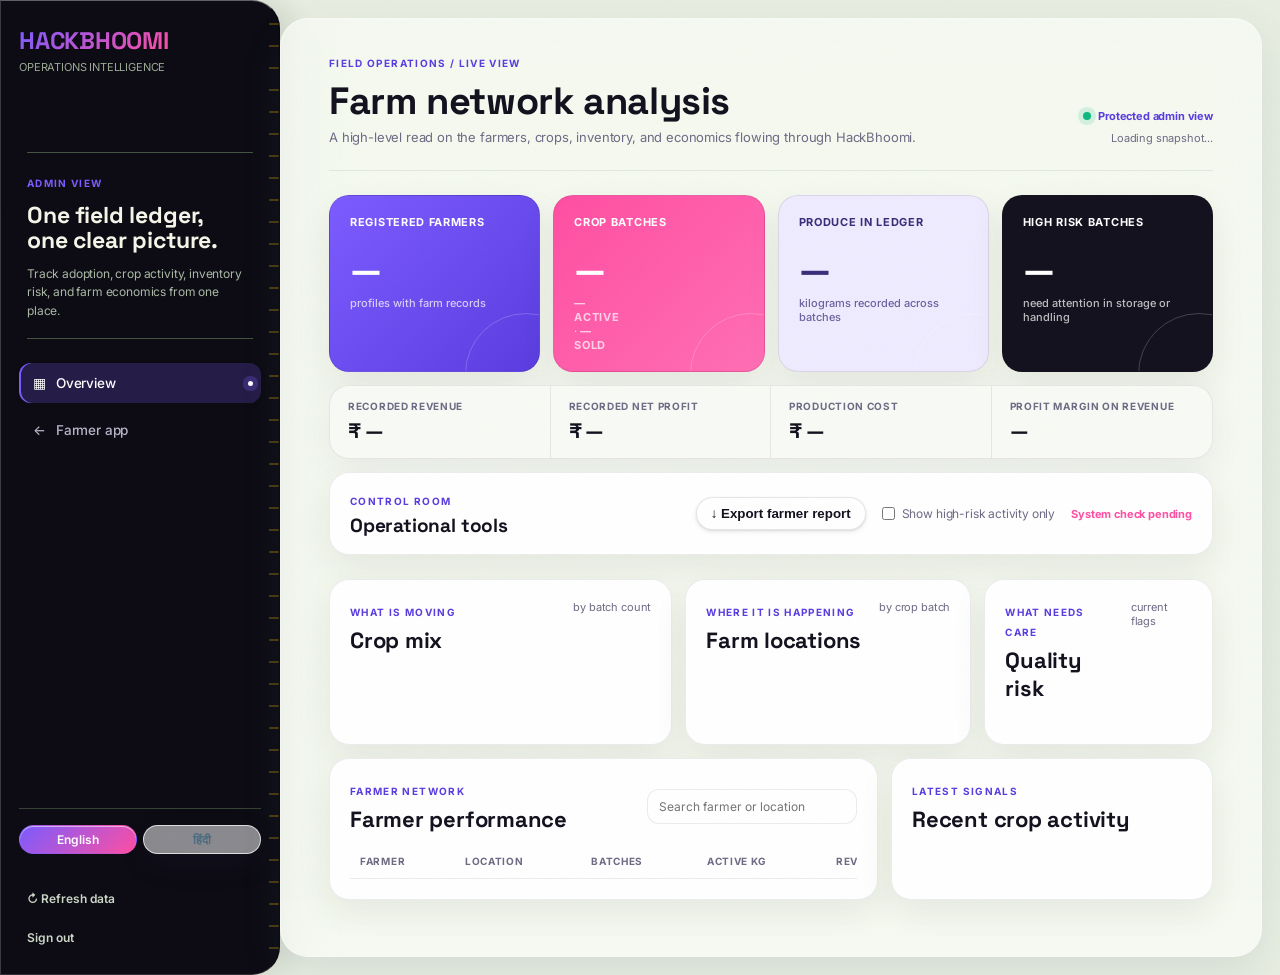
==== templates/admin.html @ 65eac63e "Update app changes" ====
<!DOCTYPE html>
<html lang="en">
<head>
    <meta charset="UTF-8">
    <meta name="viewport" content="width=device-width, initial-scale=1.0">
    <title data-en="HackBhoomi - Admin analysis" data-hi="हैकभूमि - व्यवस्थापक विश्लेषण">HackBhoomi - Admin analysis</title>
    <link rel="preconnect" href="https://fonts.googleapis.com">
    <link rel="preconnect" href="https://fonts.gstatic.com" crossorigin>
    <link href="https://fonts.googleapis.com/css2?family=Space+Grotesk:wght@500;600;700&family=Inter:wght@400;500;600;700;800&display=swap" rel="stylesheet">
    <link rel="stylesheet" href="/static/style.css">
</head>
<body class="admin-page">
    <div id="toast-container" class="toast-container"></div>
    <aside class="sidebar admin-sidebar">
        <div class="brand">
            <h1 class="logo">HACKBHOOMI</h1>
            <p class="tagline" data-en="Operations intelligence" data-hi="संचालन जानकारी">Operations intelligence</p>
        </div>
        <div class="admin-rail-note">
            <span class="admin-rail-kicker" data-en="ADMIN VIEW" data-hi="व्यवस्थापक दृश्य">ADMIN VIEW</span>
            <strong data-en="One field ledger, one clear picture." data-hi="एक खेत खाता, पूरी स्पष्ट तस्वीर।">One field ledger,<br>one clear picture.</strong>
            <p data-en="Track adoption, crop activity, inventory risk, and farm economics from one place." data-hi="एक ही जगह से उपयोग, फसल गतिविधि, भंडार जोखिम और खेती की अर्थव्यवस्था देखें।">Track adoption, crop activity, inventory risk, and farm economics from one place.</p>
        </div>
        <nav class="admin-nav">
            <a class="nav-item active" href="/admin"><span class="icon">▦</span> <span data-en="Overview" data-hi="सारांश">Overview</span></a>
            <a class="nav-item" href="/"><span class="icon">←</span> <span data-en="Farmer app" data-hi="किसान ऐप">Farmer app</span></a>
        </nav>
        <div class="sidebar-footer">
            <div class="lang-switch">
                <button id="admin-btn-en" class="btn-lang active" type="button" onclick="setAdminLanguage('en')">English</button>
                <button id="admin-btn-hi" class="btn-lang" type="button" onclick="setAdminLanguage('hi')">हिंदी</button>
            </div>
            <button class="admin-refresh-link" type="button" onclick="loadAdminOverview()">↻ <span data-en="Refresh data" data-hi="डेटा रीफ्रेश करें">Refresh data</span></button>
            <button class="admin-logout" type="button" onclick="logoutAdmin()" data-en="Sign out" data-hi="साइन आउट">Sign out</button>
        </div>
    </aside>

    <main class="main-content admin-main">
        <header class="admin-header">
            <div>
                <p class="eyebrow" data-en="FIELD OPERATIONS / LIVE VIEW" data-hi="खेत संचालन / लाइव दृश्य">FIELD OPERATIONS / LIVE VIEW</p>
                <h2 class="page-title" data-en="Farm network analysis" data-hi="खेत नेटवर्क विश्लेषण">Farm network analysis</h2>
                <p class="subtitle" data-en="A high-level read on the farmers, crops, inventory, and economics flowing through HackBhoomi." data-hi="हैकभूमि से जुड़े किसानों, फसलों, भंडार और अर्थव्यवस्था की उच्च-स्तरीय जानकारी।">A high-level read on the farmers, crops, inventory, and economics flowing through HackBhoomi.</p>
            </div>
            <div class="admin-header-meta">
                <span class="admin-live-dot"><i></i> <span data-en="Protected admin view" data-hi="सुरक्षित व्यवस्थापक दृश्य">Protected admin view</span></span>
                <span id="admin-refreshed-at" data-en="Loading snapshot..." data-hi="स्नैपशॉट लोड हो रहा है...">Loading snapshot...</span>
            </div>
        </header>

        <section id="admin-error" class="admin-error hidden" role="alert"></section>

        <section class="admin-kpi-grid" aria-label="Network summary">
            <article class="admin-kpi kpi-forest"><span data-en="Registered farmers" data-hi="पंजीकृत किसान">Registered farmers</span><strong id="kpi-farmers">—</strong><small id="kpi-profiles" data-en="profiles with farm records" data-hi="खेत रिकॉर्ड वाले प्रोफाइल">profiles with farm records</small></article>
            <article class="admin-kpi kpi-gold"><span data-en="Crop batches" data-hi="फसल बैच">Crop batches</span><strong id="kpi-batches">—</strong><small><b id="kpi-active">—</b> <span data-en="active" data-hi="सक्रिय">active</span> · <b id="kpi-sold">—</b> <span data-en="sold" data-hi="बिके हुए">sold</span></small></article>
            <article class="admin-kpi kpi-sage"><span data-en="Produce in ledger" data-hi="खाते में उपज">Produce in ledger</span><strong id="kpi-quantity">—</strong><small data-en="kilograms recorded across batches" data-hi="बैचों में दर्ज किलोग्राम">kilograms recorded across batches</small></article>
            <article class="admin-kpi kpi-ink"><span data-en="High risk batches" data-hi="उच्च जोखिम बैच">High risk batches</span><strong id="kpi-risk">—</strong><small data-en="need attention in storage or handling" data-hi="भंडारण या संभाल में ध्यान चाहिए">need attention in storage or handling</small></article>
        </section>

        <section class="admin-insight-strip">
            <div><span class="admin-strip-label" data-en="Recorded revenue" data-hi="दर्ज आय">Recorded revenue</span><strong id="kpi-revenue">₹ —</strong></div>
            <div><span class="admin-strip-label" data-en="Recorded net profit" data-hi="दर्ज शुद्ध लाभ">Recorded net profit</span><strong id="kpi-profit">₹ —</strong></div>
            <div><span class="admin-strip-label" data-en="Production cost" data-hi="उत्पादन लागत">Production cost</span><strong id="kpi-cost">₹ —</strong></div>
            <div><span class="admin-strip-label" data-en="Profit margin on revenue" data-hi="आय पर लाभ मार्जिन">Profit margin on revenue</span><strong id="kpi-margin">—</strong></div>
        </section>

        <section class="admin-tools analysis-panel">
            <div><span class="eyebrow" data-en="CONTROL ROOM" data-hi="नियंत्रण कक्ष">CONTROL ROOM</span><h3 data-en="Operational tools" data-hi="संचालन उपकरण">Operational tools</h3></div>
            <div class="admin-tool-actions">
                <button class="btn-secondary" type="button" onclick="exportAdminCsv()" data-en="↓ Export farmer report" data-hi="↓ किसान रिपोर्ट निर्यात करें">↓ Export farmer report</button>
                <label class="admin-check"><input id="risk-only" type="checkbox" onchange="renderAdminDashboard(adminData)"> <span data-en="Show high-risk activity only" data-hi="केवल उच्च जोखिम गतिविधि दिखाएं">Show high-risk activity only</span></label>
                <span id="admin-health" class="admin-health" data-en="System check pending" data-hi="सिस्टम जांच लंबित">System check pending</span>
            </div>
        </section>

        <section class="admin-analysis-grid">
            <article class="analysis-panel crop-analysis-panel">
                <div class="analysis-panel-head"><div><span class="eyebrow" data-en="WHAT IS MOVING" data-hi="क्या चल रहा है">WHAT IS MOVING</span><h3 data-en="Crop mix" data-hi="फसल मिश्रण">Crop mix</h3></div><span class="panel-note" data-en="by batch count" data-hi="बैच संख्या के अनुसार">by batch count</span></div>
                <div id="crop-mix-chart" class="bar-chart"></div>
            </article>
            <article class="analysis-panel">
                <div class="analysis-panel-head"><div><span class="eyebrow" data-en="WHERE IT IS HAPPENING" data-hi="कहां हो रहा है">WHERE IT IS HAPPENING</span><h3 data-en="Farm locations" data-hi="खेत स्थान">Farm locations</h3></div><span class="panel-note" data-en="by crop batch" data-hi="फसल बैच के अनुसार">by crop batch</span></div>
                <div id="state-mix-chart" class="bar-chart"></div>
            </article>
            <article class="analysis-panel risk-analysis-panel">
                <div class="analysis-panel-head"><div><span class="eyebrow" data-en="WHAT NEEDS CARE" data-hi="किसे ध्यान चाहिए">WHAT NEEDS CARE</span><h3 data-en="Quality risk" data-hi="गुणवत्ता जोखिम">Quality risk</h3></div><span class="panel-note" data-en="current flags" data-hi="वर्तमान संकेत">current flags</span></div>
                <div id="risk-mix-chart" class="risk-chart"></div>
            </article>
        </section>

        <section class="admin-content-grid">
            <article class="analysis-panel farmer-panel">
                <div class="analysis-panel-head table-head"><div><span class="eyebrow" data-en="FARMER NETWORK" data-hi="किसान नेटवर्क">FARMER NETWORK</span><h3 data-en="Farmer performance" data-hi="किसान प्रदर्शन">Farmer performance</h3></div><input id="farmer-filter" class="admin-filter" type="search" data-placeholder-en="Search farmer or location" data-placeholder-hi="किसान या स्थान खोजें" placeholder="Search farmer or location" oninput="filterFarmers()"></div>
                <div class="admin-table-wrap"><table class="admin-table"><thead><tr><th data-en="Farmer" data-hi="किसान">Farmer</th><th data-en="Location" data-hi="स्थान">Location</th><th data-en="Batches" data-hi="बैच">Batches</th><th data-en="Active kg" data-hi="सक्रिय किलो">Active kg</th><th data-en="Revenue" data-hi="आय">Revenue</th><th data-en="Profit" data-hi="लाभ">Profit</th></tr></thead><tbody id="farmers-table"></tbody></table></div>
            </article>
            <article class="analysis-panel activity-panel">
                <div class="analysis-panel-head"><div><span class="eyebrow" data-en="LATEST SIGNALS" data-hi="नवीनतम संकेत">LATEST SIGNALS</span><h3 data-en="Recent crop activity" data-hi="हाल की फसल गतिविधि">Recent crop activity</h3></div></div>
                <div id="recent-activity" class="activity-list"></div>
            </article>
        </section>
    </main>
    <script src="/static/admin.js"></script>
</body>
</html>
---- static/style.css ----
:root {
    --bg-field: #EFF3E6;
    --text-loam: #2B2418;
    --text-muted: #665F50;
    --turmeric: #D9A404;
    --turmeric-dark: #A67C00;
    --leaf-green: #3F6640;
    --leaf-light: #4E7C4F;
    --risk-red: #B0472B;
    --card-surface: rgba(255, 255, 255, 0.16);
    --card-surface-strong: rgba(255, 255, 255, 0.22);
    --border-ledger: rgba(255, 255, 255, 0.26);
    --glass-border: rgba(255, 255, 255, 0.2);
    --glass-border-strong: rgba(255, 255, 255, 0.52);
    --glass-border-left: rgba(255, 255, 255, 0.35);
    --glass-shadow: 0 8px 32px 0 rgba(15, 23, 42, 0.15);
    --font-serif: 'Fraunces', Georgia, serif;
    --font-sans: 'IBM Plex Sans', -apple-system, BlinkMacSystemFont, sans-serif;
}

* { 
    box-sizing: border-box; 
    margin: 0; 
    padding: 0; 
}

html {
    background:
        radial-gradient(circle at top left, rgba(179, 225, 255, 0.9), transparent 30%),
        radial-gradient(circle at top right, rgba(255, 233, 168, 0.75), transparent 35%),
        linear-gradient(135deg, #edf6ff 0%, #ddeefc 28%, #f7f3e7 58%, #f8f0d1 100%);
}

body {
    background: transparent;
    color: var(--text-loam);
    font-family: var(--font-sans);
    display: flex;
    min-height: 100vh;
    background-attachment: fixed;
}

.sidebar,
.main-content,
.form-container,
.weather-action-box,
.weather-metric,
.weather-alert,
.batch-card,
.history-card,
.analysis-panel,
.profile-card,
.assistant-panel,
.assistant-bubble,
.auth-card,
.auth-shell,
.btn-lang,
.btn-quick-demo,
.btn-secondary,
.btn-primary-action,
.auth-submit,
.btn-chat-toggle,
.btn-head-voice,
.btn-send-assistant,
.btn-chat-icon,
.mandi-table,
.ledger-stat-strip,
.admin-kpi,
.admin-insight-strip,
.sell-decision-result,
.alert-verification-card,
.image-preview-gallery img {
    backdrop-filter: blur(24px) saturate(180%);
    -webkit-backdrop-filter: blur(24px) saturate(180%);
    border: 1px solid var(--glass-border);
    border-top: 1px solid var(--glass-border-strong);
    border-left: 1px solid var(--glass-border-left);
    box-shadow: var(--glass-shadow);
}

.sidebar {
    background: linear-gradient(180deg, rgba(36, 42, 32, 0.52), rgba(34, 44, 38, 0.34));
    border: 1px solid rgba(255,255,255,0.15);
    border-top-color: rgba(255,255,255,0.35);
    border-left-color: rgba(255,255,255,0.2);
    border-radius: 0 24px 24px 0;
    box-shadow: 0 24px 50px rgba(19, 29, 24, 0.14), inset 0 1px 0 rgba(255,255,255,0.08);
}

.main-content {
    background: rgba(255, 255, 255, 0.12);
    border-radius: 28px;
    margin: 18px 18px 18px 0;
    border-color: rgba(255,255,255,0.28);
    box-shadow: 0 18px 42px rgba(77, 96, 124, 0.12), inset 0 1px 0 rgba(255,255,255,0.28);
}

.top-header,
.section-bar,
.ledger-stat-strip,
.form-container,
.weather-alert,
.weather-metric,
.weather-action-box,
.batch-card,
.history-card,
.analysis-panel,
.sell-decision-result,
.profile-card,
.auth-card,
.assistant-panel,
.assistant-bubble,
.admin-kpi,
.admin-insight-strip,
.ledger-stat-strip {
    border-radius: 18px;
}

.top-header {
    background: rgba(255, 255, 255, 0.12);
    padding: 14px 18px 18px;
}

.ledger-stat-strip {
    background: rgba(255, 255, 255, 0.14);
    border: 1px solid rgba(255,255,255,0.25);
}

.form-container,
.weather-action-box,
.weather-metric,
.batch-card,
.history-card,
.analysis-panel,
.profile-card,
.assistant-panel,
.sell-decision-result {
    background: var(--card-surface);
}

.weather-alert {
    background: rgba(255, 247, 217, 0.38);
    border-left: 4px solid var(--turmeric);
}

.weather-alert.high { background: rgba(251, 233, 228, 0.42); }
.weather-alert.clear { background: rgba(232, 242, 227, 0.42); }

.nav-item,
.btn-lang,
.btn-quick-demo,
.btn-secondary,
.btn-primary-action,
.auth-submit,
.btn-chat-toggle,
.btn-head-voice,
.btn-send-assistant,
.btn-chat-icon,
.btn-small-neutral,
.btn-small-danger,
.auth-tab,
.btn-secondary,
.btn-small-neutral,
.btn-small-danger {
    border-radius: 16px;
}

.nav-item {
    background: rgba(255,255,255,0.04);
    border: 1px solid rgba(255,255,255,0.08);
    color: #eaf2eb;
}

.nav-item:hover, .nav-item.active {
    background: rgba(63, 102, 64, 0.56);
    box-shadow: 0 8px 24px rgba(42, 68, 44, 0.35);
}

.btn-lang {
    background: rgba(255,255,255,0.18);
    border: 1px solid rgba(255,255,255,0.25);
    color: #2f485b;
}

.btn-lang.active {
    background: rgba(255, 233, 168, 0.72);
    color: #644c00;
}

.btn-quick-demo,
.btn-secondary,
.btn-primary-action,
.auth-submit {
    background: rgba(255,255,255,0.22);
    border: 1px solid rgba(255,255,255,0.28);
    color: var(--text-loam);
}

.btn-primary-action {
    background: linear-gradient(135deg, rgba(79, 122, 82, 0.82), rgba(63, 102, 64, 0.92));
    color: #ffffff;
}

.auth-page {
    background:
        radial-gradient(circle at 80% 10%, rgba(255, 233, 168, 0.7), transparent 22%),
        linear-gradient(135deg, #ebf7ff 0%, #deeffb 32%, #fff5d8 68%, #fff0c5 100%);
}

.auth-shell {
    background: linear-gradient(180deg, rgba(255,255,255,0.22), rgba(255,255,255,0.12));
    border: 1px solid rgba(255,255,255,0.45);
    box-shadow: 0 30px 80px rgba(120, 150, 190, 0.22), inset 0 1px 0 rgba(255,255,255,0.42);
}

.auth-card {
    background: linear-gradient(180deg, rgba(255,255,255,0.36), rgba(255,255,255,0.22)) !important;
    border-left: 1px solid rgba(255,255,255,0.58) !important;
    border-top: 1px solid rgba(255,255,255,0.7) !important;
    box-shadow: inset 0 1px 0 rgba(255,255,255,0.4), 0 18px 38px rgba(91, 109, 140, 0.08) !important;
}

#auth-form input {
    background: rgba(255,255,255,0.62);
    border-color: rgba(166, 188, 212, 0.45);
    border-radius: 14px;
}

.assistant-bubble,
.assistant-panel {
    background: rgba(255,255,255,0.18);
}

.mandi-table th,
.mandi-table td {
    border-radius: 10px;
}

::-webkit-scrollbar-thumb {
    background: rgba(99, 126, 151, 0.4);
    border: 3px solid transparent;
    background-clip: padding-box;
    border-radius: 999px;
}

.sidebar {
    width: 280px;
    background-color: #242A20;
    color: #F1F4EB;
    padding: 24px 18px;
    display: flex;
    flex-direction: column;
    flex-shrink: 0;
}

.brand .logo {
    font-family: var(--font-serif);
    letter-spacing: 2px;
    font-size: 24px;
    color: var(--turmeric);
}

.brand .tagline {
    font-size: 11px;
    color: #9BAA95;
    margin-top: 4px;
    text-transform: uppercase;
}

.nav-menu {
    margin-top: 24px;
    display: flex;
    flex-direction: column;
    gap: 8px;
}

.nav-item {
    background: transparent;
    border: none;
    color: #D3DFCE;
    padding: 12px 14px;
    font-size: 13.5px;
    font-family: var(--font-sans);
    font-weight: 500;
    text-align: left;
    cursor: pointer;
    border-radius: 4px;
    display: flex;
    align-items: center;
    gap: 10px;
    transition: all 0.2s;
}

.nav-item:hover, .nav-item.active {
    background-color: var(--leaf-green);
    color: #FFFFFF;
}

.sidebar-footer {
    display: flex;
    flex-direction: column;
    gap: 14px;
    border-top: 1px solid #384232;
    padding-top: 16px;
    margin-top: auto;
}

.lang-switch { display: flex; gap: 6px; }

.btn-lang {
    flex: 1;
    background: #313A2C;
    border: 1px solid #434F3D;
    color: #CBD6C6;
    padding: 7px;
    font-size: 12px;
    cursor: pointer;
    border-radius: 3px;
    font-weight: 600;
}

.btn-lang.active {
    background: var(--turmeric);
    color: #2B2418;
}

.farmer-profile {
    font-size: 12px;
    color: #BAC7B5;
    display: flex;
    align-items: center;
    gap: 8px;
}

.status-indicator {
    width: 8px;
    height: 8px;
    background-color: #55B358;
    border-radius: 50%;
}

.main-content {
    flex: 1;
    padding: 32px 40px;
    overflow-y: auto;
}

.top-header {
    display: flex;
    justify-content: space-between;
    align-items: flex-end;
    border-bottom: 2px solid var(--border-ledger);
    padding-bottom: 16px;
}

.page-title {
    font-family: var(--font-serif);
    font-size: 27px;
    color: var(--text-loam);
}

.subtitle {
    font-size: 13px;
    color: var(--text-muted);
    margin-top: 4px;
}

.btn-quick-demo {
    background: #FFFFFF;
    border: 1px solid var(--turmeric);
    color: var(--turmeric-dark);
    padding: 8px 16px;
    font-weight: 600;
    font-size: 13px;
    border-radius: 4px;
    cursor: pointer;
}

.ledger-stat-strip {
    display: grid;
    grid-template-columns: repeat(4, 1fr);
    background: #E4ECDB;
    border: 1px solid var(--border-ledger);
    margin: 24px 0;
}

.stat-cell { padding: 16px 20px; }
.border-mid { border-left: 1px solid var(--border-ledger); }

.stat-label {
    display: block;
    font-size: 11px;
    font-weight: 700;
    letter-spacing: 0.5px;
    color: var(--text-muted);
}

.stat-value {
    display: block;
    font-family: var(--font-serif);
    font-size: 26px;
    font-weight: 700;
    margin-top: 4px;
}

.stat-value small {
    font-family: var(--font-sans);
    font-size: 13px;
    font-weight: 600;
    color: var(--text-muted);
}

.text-risk { color: var(--risk-red) !important; }
.text-turmeric { color: var(--turmeric-dark) !important; }
.text-green { color: var(--leaf-green) !important; }

.tab-panel { display: none; }
.tab-panel.active { display: block; }

.section-bar {
    display: flex;
    justify-content: space-between;
    align-items: center;
    margin-bottom: 16px;
}

.section-bar h3 { font-family: var(--font-serif); font-size: 19px; }

.badge-count {
    background: #DEE6D5;
    padding: 4px 10px;
    font-size: 12px;
    font-weight: 600;
    border-radius: 12px;
}

.form-container {
    background: var(--card-surface);
    border: 1px solid var(--border-ledger);
    padding: 24px;
    max-width: 920px;
}

.weather-panel { max-width: 1100px; }
.weather-source { color: var(--leaf-green); font-size: 12px; font-weight: 700; }
.weather-location-form { display: grid; grid-template-columns: auto auto; justify-content: start; gap: 8px; align-items: center; margin-bottom: 10px; }
.weather-location-form label { color: var(--text-muted); font-size: 12px; font-weight: 700; }
.weather-location-form input { border: 1px solid #CBD5BE; padding: 9px 10px; font: 13px var(--font-sans); min-width: 0; }
.weather-status { color: var(--text-muted); font-size: 12px; min-height: 18px; margin: 10px 0 14px; }
.weather-alerts { display: grid; gap: 7px; margin-bottom: 12px; }
.weather-alert { border-left: 4px solid var(--turmeric); background: #FFF7D9; color: var(--text-loam); padding: 9px 11px; font-size: 12px; }
.weather-alert.high { border-left-color: var(--risk-red); background: #FBE9E4; }
.weather-alert.clear { border-left-color: var(--leaf-green); background: #E8F2E3; }
.weather-action-box { display: flex; justify-content: space-between; gap: 16px; align-items: center; margin: 16px 0; padding: 14px; border: 1px solid var(--border-ledger); background: #F7F4E8; }
.weather-action-box .weather-status { margin: 4px 0 0; }
.weather-action-box button:disabled { opacity: 0.6; cursor: wait; }
.weather-metrics-grid { display: grid; grid-template-columns: repeat(3, 1fr); gap: 10px; }
.weather-metric { background: #EEF3E7; border: 1px solid var(--border-ledger); padding: 14px; min-height: 98px; display: grid; grid-template-columns: auto 1fr; column-gap: 9px; align-items: center; }
.weather-metric-icon { font-size: 20px; grid-row: span 2; }
.weather-metric-label { color: var(--text-muted); font-size: 11px; font-weight: 700; }
.weather-metric strong { font-family: var(--font-serif); font-size: 20px; }
.weather-forecast-section { margin-top: 24px; }
.weather-forecast-section h4 { font-family: var(--font-serif); margin-bottom: 10px; }
.crop-registration-mode { display: grid; grid-template-columns: 1fr 1fr; gap: 12px; margin-bottom: 18px; }
.crop-mode-option { display: flex; align-items: center; gap: 10px; padding: 14px; border: 1px solid var(--border-ledger); background: #F7F4E8; font-weight: 700; cursor: pointer; }
.crop-mode-option input { accent-color: var(--leaf-green); }

.form-header {
    display: flex;
    justify-content: space-between;
    align-items: center;
    margin-bottom: 20px;
}

.form-grid { display: grid; grid-template-columns: 1fr 1fr; gap: 16px; }

.form-group {
    display: flex;
    flex-direction: column;
    gap: 6px;
    margin-bottom: 14px;
}

.label-with-unit {
    display: flex;
    justify-content: space-between;
    align-items: center;
}

.unit-selector {
    padding: 2px 6px;
    font-size: 12px;
    border: 1px solid #CBD5BE;
    background: #FFFFFF;
}

.form-group input, .form-group select {
    padding: 10px 12px;
    font-size: 14px;
    border: 1px solid #CBD5BE;
    background: #FFFFFF;
    font-family: var(--font-sans);
    border-radius: 3px;
}

.cost-module {
    margin: 18px 0;
    background: #F3F7EE;
    border: 1px solid var(--border-ledger);
    padding: 16px;
    border-radius: 4px;
}

.cost-header {
    display: flex;
    justify-content: space-between;
    align-items: center;
    margin-bottom: 12px;
}

.btn-text-action {
    background: transparent;
    border: none;
    color: var(--leaf-green);
    font-weight: 700;
    font-size: 12.5px;
    cursor: pointer;
}

.cost-grid {
    display: grid;
    grid-template-columns: repeat(3, 1fr);
    gap: 12px;
}

.cost-item label {
    font-size: 11px;
    font-weight: 600;
    color: var(--text-muted);
    display: block;
    margin-bottom: 4px;
}

.cost-item input {
    width: 100%;
    padding: 8px 10px;
    font-size: 13px;
    border: 1px solid #CBD5BE;
    background: #FFFFFF;
}

.btn-primary-action {
    background-color: var(--leaf-green);
    color: #FFFFFF;
    border: none;
    padding: 14px 24px;
    font-size: 15px;
    font-weight: 600;
    cursor: pointer;
    border-radius: 4px;
    margin-top: 12px;
    width: 100%;
}

.btn-primary-action:hover { background-color: var(--leaf-light); }

.btn-secondary {
    background: #FFFFFF;
    border: 1px solid var(--border-ledger);
    padding: 8px 14px;
    cursor: pointer;
    font-weight: 600;
}

/* Pre-Cost Results Card */
.calc-results-card {
    background: #FFFFFF;
    border: 2px solid var(--leaf-green);
    border-radius: 6px;
    padding: 20px;
    margin-top: 20px;
}

.calc-results-title {
    font-family: var(--font-serif);
    font-size: 17px;
    color: var(--leaf-green);
    margin-bottom: 16px;
}

.calc-stat-grid {
    display: grid;
    grid-template-columns: repeat(3, 1fr);
    gap: 14px;
}

.res-box {
    background: #FAFBF7;
    border: 1px solid var(--border-ledger);
    padding: 12px 14px;
    border-radius: 4px;
}

.res-box.highlight-profit {
    background: #F3F9EE;
    border-color: var(--leaf-green);
}

.res-lbl {
    font-size: 11px;
    font-weight: 700;
    color: var(--text-muted);
    text-transform: uppercase;
    display: block;
}

.res-val {
    font-family: var(--font-serif);
    font-size: 20px;
    font-weight: 700;
    margin-top: 4px;
    display: block;
}

.res-val small {
    font-size: 11px;
    font-family: var(--font-sans);
    color: var(--text-muted);
}

/* Mandi Badges & Table */
.mandi-filter-bar {
    display: grid;
    grid-template-columns: 2fr 1.5fr 2fr auto;
    gap: 12px;
    margin-bottom: 16px;
}

.mandi-filter-bar input, .mandi-filter-bar select {
    padding: 9px 12px;
    border: 1px solid var(--border-ledger);
    background: #FFFFFF;
    font-size: 13px;
}

.mandi-alert {
    padding: 10px 14px;
    font-size: 12.5px;
    font-weight: 600;
    margin-bottom: 12px;
    border-radius: 4px;
}

.mandi-alert.live { background: #EAF7EC; color: #2D6B30; border: 1px solid #B8E4BC; }
.mandi-alert.fallback { background: #FFF9E6; color: #8A6800; border: 1px solid #F5E09E; }
.hidden { display: none !important; }
.mandi-alert.hidden { display: none; }

.badge-live {
    background: #DEF7EC;
    color: #03543F;
    padding: 3px 8px;
    font-size: 11px;
    font-weight: 700;
    border-radius: 4px;
}

.badge-latest {
    background: #F3F4F6;
    color: #374151;
    padding: 3px 8px;
    font-size: 11px;
    font-weight: 600;
    border-radius: 4px;
}

.mandi-table {
    width: 100%;
    border-collapse: collapse;
    background: var(--card-surface);
    border: 1px solid var(--border-ledger);
}

.mandi-table th {
    background: #E5EDE0;
    text-align: left;
    padding: 12px 14px;
    font-size: 12px;
    font-weight: 700;
    color: var(--text-muted);
    border-bottom: 1px solid var(--border-ledger);
}

.mandi-table td {
    padding: 12px 14px;
    font-size: 13px;
    border-bottom: 1px solid var(--border-ledger);
}

/* Batches & History */
.batch-cards-grid { display: flex; flex-direction: column; gap: 16px; }

.batch-card {
    background: var(--card-surface);
    border: 1px solid var(--border-ledger);
    border-left: 8px solid #55B358;
    padding: 18px 20px;
    display: grid;
    grid-template-columns: 220px 140px 160px 1fr auto;
    align-items: center;
    gap: 16px;
}

.batch-card.risk-high { border-left-color: var(--risk-red); background: #FFF8F6; }
.batch-card.risk-medium { border-left-color: var(--turmeric); }

.batch-card .crop-title {
    font-family: var(--font-serif);
    font-size: 18px;
    font-weight: 700;
}

.batch-card .detail-lbl {
    font-size: 10.5px;
    text-transform: uppercase;
    color: var(--text-muted);
    display: block;
    font-weight: 600;
}

.batch-card .detail-val { font-weight: 600; font-size: 14.5px; }

.batch-advisory {
    background: #F1F6EC;
    padding: 10px 14px;
    border-radius: 4px;
    font-size: 12.5px;
    line-height: 1.45;
    border: 1px dashed var(--border-ledger);
}

.batch-card .stored-next-crop {
    grid-column: 1 / -1;
}

.history-cards-grid { display: flex; flex-direction: column; gap: 20px; }

.history-card {
    background: var(--card-surface);
    border: 1px solid var(--border-ledger);
    border-left: 8px solid var(--leaf-green);
    padding: 20px;
}

.history-card-header {
    display: flex;
    justify-content: space-between;
    align-items: baseline;
    border-bottom: 1px solid var(--border-ledger);
    padding-bottom: 12px;
    margin-bottom: 14px;
}

.history-card-header h4 { font-family: var(--font-serif); font-size: 20px; }

.history-financial-grid {
    display: grid;
    grid-template-columns: repeat(4, 1fr);
    gap: 12px;
    background: #F4F8EE;
    padding: 14px;
    border: 1px solid var(--border-ledger);
    margin-bottom: 14px;
}

.next-crop-container {
    background: #FFFFFF;
    border: 1px dashed var(--turmeric);
    padding: 14px 16px;
    border-radius: 4px;
}

.next-crop-title {
    font-size: 13px;
    font-weight: 700;
    color: var(--turmeric-dark);
    margin-bottom: 8px;
}

.next-crop-items {
    display: grid;
    grid-template-columns: 1fr 1fr;
    gap: 12px;
}

.crop-plan-item {
    background: #FFFDF7;
    border: 1px solid #F0E2BD;
    padding: 10px 12px;
    border-radius: 4px;
    font-size: 12.5px;
}

/* Image Preview */
.image-preview-wrapper {
    margin-top: 10px;
    display: flex;
    align-items: center;
    gap: 16px;
    background: #FFFFFF;
    border: 1px solid var(--border-ledger);
    padding: 12px;
}

.image-preview-wrapper.hidden { display: none; }

.image-preview-wrapper img {
    height: 90px;
    width: 120px;
    object-fit: cover;
    border: 1px solid #DEE6D5;
}

.preview-actions { display: flex; flex-direction: column; gap: 8px; }

.btn-small-danger {
    background: #FFF1EE;
    border: 1px solid var(--risk-red);
    color: var(--risk-red);
    padding: 6px 12px;
    font-size: 12px;
    cursor: pointer;
    font-weight: 600;
}

.btn-small-neutral {
    background: #F4F6F1;
    border: 1px solid var(--border-ledger);
    color: var(--text-loam);
    padding: 6px 12px;
    font-size: 12px;
    cursor: pointer;
    font-weight: 600;
}

/* Assistant Panel & Floating Drawer */
.assistant-bubble {
    position: fixed;
    bottom: 24px;
    right: 28px;
    background: #242A20;
    color: var(--turmeric);
    border: 2px solid var(--turmeric);
    padding: 12px 18px;
    border-radius: 30px;
    cursor: pointer;
    font-weight: 700;
    font-size: 14px;
    box-shadow: 0 4px 14px rgba(0,0,0,0.15);
    z-index: 999;
}

.assistant-panel {
    position: fixed;
    bottom: 80px;
    right: 28px;
    width: 420px;
    height: 560px;
    background: #FFFFFF;
    border: 1px solid var(--border-ledger);
    border-radius: 8px;
    box-shadow: 0 8px 24px rgba(0,0,0,0.18);
    display: none;
    flex-direction: column;
    z-index: 1000;
}

.assistant-panel.open { display: flex; }

.assistant-header {
    background: #242A20;
    color: #FFFFFF;
    padding: 12px 16px;
    display: flex;
    justify-content: space-between;
    align-items: center;
}

.assistant-head-actions { display: flex; align-items: center; gap: 8px; }

.btn-chat-toggle {
    background: #364230;
    color: #FFFFFF;
    border: 1px solid #5A6D52;
    padding: 4px 8px;
    font-size: 11px;
    font-weight: 700;
    cursor: pointer;
    border-radius: 4px;
}

.btn-head-voice {
    background: #364230;
    color: var(--turmeric);
    border: 1px solid var(--turmeric);
    padding: 4px 8px;
    font-size: 11px;
    font-weight: 700;
    cursor: pointer;
    border-radius: 4px;
}

.btn-head-voice.active { background: var(--turmeric); color: #2B2418; }

.btn-close-assistant {
    background: transparent;
    border: none;
    color: #FFFFFF;
    font-size: 16px;
    cursor: pointer;
}

.assistant-chat-body {
    flex: 1;
    padding: 14px;
    overflow-y: auto;
    display: flex;
    flex-direction: column;
    gap: 10px;
    background: #FAFBF8;
}

.bot-msg {
    background: #EEF4E8;
    padding: 10px 12px;
    border-radius: 6px;
    font-size: 12.5px;
    line-height: 1.45;
    border: 1px solid #DEE6D5;
}

.user-msg {
    background: #242A20;
    color: #FFFFFF;
    padding: 8px 12px;
    border-radius: 6px;
    font-size: 12.5px;
    align-self: flex-end;
    max-width: 85%;
}

.chat-media-preview {
    display: flex;
    align-items: center;
    gap: 10px;
    padding: 6px 12px;
    background: #F0F4EC;
    border-top: 1px solid var(--border-ledger);
    font-size: 12px;
}

.chat-media-preview.hidden { display: none; }

.chat-media-preview img {
    width: 32px;
    height: 32px;
    object-fit: cover;
    border-radius: 3px;
}

.btn-remove-chat-media {
    background: transparent;
    border: none;
    color: var(--risk-red);
    cursor: pointer;
    font-size: 14px;
    margin-left: auto;
}

.assistant-input-area {
    display: flex;
    align-items: center;
    border-top: 1px solid var(--border-ledger);
    padding: 8px;
    background: #FFFFFF;
    gap: 6px;
}

.btn-chat-icon {
    background: #F4F6F1;
    border: 1px solid #CBD5BE;
    padding: 6px 8px;
    font-size: 14px;
    cursor: pointer;
    border-radius: 3px;
}

.assistant-input-area input {
    flex: 1;
    border: 1px solid #CBD5BE;
    padding: 8px;
    font-size: 13px;
}

.btn-send-assistant {
    background: var(--leaf-green);
    color: #FFFFFF;
    border: none;
    padding: 8px 14px;
    cursor: pointer;
    font-size: 14px;
}

.toast-container {
    position: fixed;
    top: 20px;
    right: 20px;
    z-index: 2000;
    display: flex;
    flex-direction: column;
    gap: 8px;
    pointer-events: none;
}

.toast {
    background: #242A20;
    color: #FFFFFF;
    padding: 12px 18px;
    border-radius: 4px;
    font-size: 13px;
    border-left: 5px solid var(--turmeric);
    pointer-events: auto;
}

.toast.error { border-left-color: var(--risk-red); }
.toast.success { border-left-color: var(--leaf-green); }

.auth-page {
    min-height: 100vh;
    align-items: center;
    justify-content: center;
    padding: 32px 20px;
    background: linear-gradient(135deg, #e8efdf 0%, #f8f8f2 54%, #f1dfaa 100%);
}

.auth-shell {
    width: min(940px, 100%);
    display: grid;
    grid-template-columns: 1.05fr 0.95fr;
    background: #ffffff;
    border: 1px solid var(--border-ledger);
    box-shadow: 0 18px 45px rgba(43, 36, 24, 0.14);
}

.auth-intro {
    padding: 54px 48px;
    background: #242a20;
    color: #f1f4eb;
}

.auth-kicker {
    color: var(--turmeric);
    font-size: 12px;
    font-weight: 700;
    letter-spacing: 2px;
}

.auth-intro h1 {
    margin: 70px 0 16px;
    font-family: var(--font-serif);
    font-size: 42px;
    line-height: 1.08;
}

.auth-intro > p:last-child { color: #cbd6c6; line-height: 1.6; max-width: 360px; }

.auth-card { padding: 42px 40px; }
.auth-tabs { display: flex; gap: 20px; border-bottom: 1px solid var(--border-ledger); margin-bottom: 30px; }
.auth-tab { background: none; border: none; color: var(--text-muted); padding: 0 0 10px; font: 600 14px var(--font-sans); cursor: pointer; }
.auth-tab.active { color: var(--leaf-green); border-bottom: 2px solid var(--turmeric); }
.auth-card h2 { font-family: var(--font-serif); font-size: 28px; }
.auth-subtitle { color: var(--text-muted); font-size: 13px; margin: 7px 0 26px; }
#auth-form { display: flex; flex-direction: column; gap: 7px; }
#auth-form label { color: var(--text-muted); font-size: 12px; font-weight: 700; margin-top: 10px; }
#auth-form input { border: 1px solid #cbd5be; padding: 12px; font: 14px var(--font-sans); }
.auth-submit { margin-top: 18px; padding: 12px; border: 0; background: var(--leaf-green); color: white; font: 700 14px var(--font-sans); cursor: pointer; }
.auth-submit:disabled { opacity: 0.6; cursor: wait; }
.auth-message { min-height: 20px; margin-top: 16px; color: var(--text-muted); font-size: 13px; line-height: 1.4; }
.auth-message.error { color: var(--risk-red); }
.auth-message.success { color: var(--leaf-green); }
.btn-logout { margin-left: auto; background: transparent; border: 1px solid #71806b; color: #d3dfce; padding: 4px 7px; font-size: 11px; cursor: pointer; }
.btn-profile { background: transparent; border: 1px solid #71806b; color: #d3dfce; padding: 4px 7px; font-size: 11px; cursor: pointer; }
.btn-delete-data { background: transparent; border: 1px solid #8f5548; color: #e9a091; padding: 6px 8px; font-size: 11px; cursor: pointer; text-align: left; }
.admin-link { text-decoration: none; }

/* Admin operations view */
.admin-page { background: #e8eee1; }
.admin-sidebar { background: #1f2920; }
.admin-rail-note { margin: 78px 8px 24px; padding: 18px 0; border-top: 1px solid #465442; border-bottom: 1px solid #465442; }
.admin-rail-kicker, .eyebrow { color: var(--turmeric-dark); font-size: 10px; font-weight: 700; letter-spacing: 1.35px; }
.admin-rail-kicker { color: var(--turmeric); }
.admin-rail-note strong { display: block; color: #f5f5e9; font: 700 23px/1.08 var(--font-serif); margin: 12px 0; }
.admin-rail-note p { color: #aab9a5; font-size: 12px; line-height: 1.55; }
.admin-nav { display: grid; gap: 7px; }
.admin-nav .nav-item { text-decoration: none; }
.admin-refresh-link, .admin-logout { background: transparent; border: 0; color: #cbd6c6; font: 600 12px var(--font-sans); text-align: left; cursor: pointer; padding: 5px 8px; }
.admin-refresh-link:hover, .admin-logout:hover { color: var(--turmeric); }
.admin-main { max-width: 1580px; width: 100%; padding: 38px 48px 56px; }
.admin-header { display: flex; justify-content: space-between; align-items: end; gap: 24px; padding-bottom: 25px; border-bottom: 1px solid var(--border-ledger); }
.admin-header .page-title { font-size: 38px; margin-top: 8px; }
.admin-header-meta { display: grid; gap: 8px; justify-items: end; color: var(--text-muted); font-size: 11px; }
.admin-live-dot { display: flex; align-items: center; gap: 7px; color: var(--leaf-green); font-weight: 700; }
.admin-live-dot i { width: 8px; height: 8px; border-radius: 50%; background: #4eae58; box-shadow: 0 0 0 5px rgba(78,174,88,.13); }
.admin-kpi-grid { display: grid; grid-template-columns: repeat(4, 1fr); gap: 13px; margin: 24px 0 13px; }
.admin-kpi { min-height: 142px; padding: 19px 20px; border: 1px solid rgba(43,36,24,.1); box-shadow: var(--shadow-soft); position: relative; overflow: hidden; }
.admin-kpi::after { content: ""; position: absolute; width: 120px; height: 120px; border: 1px solid rgba(255,255,255,.2); border-radius: 50%; right: -48px; bottom: -64px; }
.admin-kpi span, .admin-kpi small { display: block; font-size: 11px; font-weight: 700; text-transform: uppercase; letter-spacing: .7px; }
.admin-kpi strong { display: block; font: 700 36px var(--font-serif); margin: 18px 0 3px; }
.admin-kpi small { color: inherit; opacity: .72; text-transform: none; letter-spacing: 0; font-weight: 500; }
.kpi-forest { background: #36573b; color: #f3f7ea; }
.kpi-gold { background: #ddb12b; color: #2b2418; }
.kpi-sage { background: #dfe9d2; color: #2b422d; }
.kpi-ink { background: #2f352c; color: #f3f7ea; }
.admin-insight-strip { display: grid; grid-template-columns: repeat(4, 1fr); border: 1px solid var(--border-ledger); background: #f8faf5; }
.admin-insight-strip > div { padding: 14px 18px; border-right: 1px solid var(--border-ledger); }
.admin-insight-strip > div:last-child { border-right: 0; }
.admin-strip-label { display: block; color: var(--text-muted); font-size: 10px; font-weight: 700; text-transform: uppercase; letter-spacing: .7px; }
.admin-insight-strip strong { display: block; color: var(--text-loam); font: 700 21px var(--font-serif); margin-top: 5px; }
.admin-analysis-grid { display: grid; grid-template-columns: 1.2fr 1fr .8fr; gap: 13px; margin-top: 24px; }
.admin-content-grid { display: grid; grid-template-columns: 1.45fr .85fr; gap: 13px; margin-top: 13px; }
.analysis-panel { background: #f8faf5; border: 1px solid var(--border-ledger); padding: 20px; min-width: 0; box-shadow: var(--shadow-soft); }
.analysis-panel-head { display: flex; justify-content: space-between; gap: 12px; align-items: start; margin-bottom: 22px; }
.analysis-panel h3 { font: 700 22px var(--font-serif); margin-top: 6px; }
.panel-note { color: var(--text-muted); font-size: 11px; }
.bar-chart { display: grid; gap: 15px; }
.bar-row { display: grid; gap: 6px; }
.bar-label { display: flex; justify-content: space-between; gap: 12px; color: var(--text-muted); font-size: 12px; }
.bar-label b { color: var(--text-loam); }
.bar-track { height: 8px; background: #e4ebdf; overflow: hidden; }
.bar-fill { display: block; height: 100%; background: var(--leaf-green); animation: grow-bar .7s ease both; transform-origin: left; }
.bar-fill.state { background: var(--turmeric); }
.risk-chart { display: grid; gap: 13px; }
.risk-row { display: flex; justify-content: space-between; align-items: center; padding-bottom: 12px; border-bottom: 1px solid var(--border-ledger); font-size: 13px; }
.risk-key { display: flex; align-items: center; gap: 9px; color: var(--text-muted); }
.risk-dot { width: 10px; height: 10px; border-radius: 50%; display: inline-block; }
.risk-dot.risk-high { background: var(--risk-red); }
.risk-dot.risk-medium { background: var(--turmeric); }
.risk-dot.risk-low { background: var(--leaf-green); }
.risk-dot.risk-na { background: #9ba696; }
.table-head { align-items: center; }
.admin-filter { width: 210px; border: 1px solid var(--border-ledger); padding: 9px 11px; font: 12px var(--font-sans); background: #fff; }
.admin-table-wrap { overflow-x: auto; }
.admin-table { width: 100%; border-collapse: collapse; min-width: 690px; }
.admin-table th { color: var(--text-muted); font-size: 10px; letter-spacing: .7px; text-transform: uppercase; text-align: left; padding: 0 10px 11px; border-bottom: 1px solid var(--border-ledger); }
.admin-table td { color: var(--text-muted); font-size: 12px; padding: 13px 10px; border-bottom: 1px solid #e6ece0; white-space: nowrap; }
.admin-table td:first-child { color: var(--text-loam); }
.admin-table td strong, .admin-table td small { display: block; }
.admin-table td small { color: #9aa394; font-size: 9px; margin-top: 3px; max-width: 135px; overflow: hidden; text-overflow: ellipsis; }
.admin-table .positive { color: var(--leaf-green); font-weight: 700; }
.admin-table .negative { color: var(--risk-red); font-weight: 700; }
.activity-list { display: grid; gap: 4px; }
.activity-item { display: grid; grid-template-columns: 11px 1fr auto; gap: 10px; align-items: start; padding: 11px 0; border-bottom: 1px solid #e6ece0; }
.activity-mark { width: 8px; height: 8px; background: var(--leaf-green); border-radius: 50%; margin-top: 5px; box-shadow: 0 0 0 4px rgba(63,102,64,.12); }
.activity-mark.high { background: var(--risk-red); box-shadow: 0 0 0 4px rgba(176,71,43,.12); }
.activity-item strong, .activity-item span, .activity-item small { display: block; }
.activity-item strong { font: 700 15px var(--font-serif); }
.activity-item span, .activity-item small { color: var(--text-muted); font-size: 11px; margin-top: 3px; }
.activity-item em { color: var(--text-muted); font-size: 10px; font-style: normal; white-space: nowrap; }
.empty-admin { color: var(--text-muted); font-size: 12px; padding: 14px 0; }
.admin-error { background: #fbe9e4; border: 1px solid #e6b4a8; color: var(--risk-red); padding: 12px 14px; margin-top: 18px; font-size: 13px; }
.admin-error.hidden { display: none; }
.admin-tools { display: flex; align-items: center; justify-content: space-between; gap: 18px; margin-top: 13px; padding: 16px 20px; }
.admin-tools h3 { font: 700 19px var(--font-serif); margin-top: 4px; }
.admin-tool-actions { display: flex; align-items: center; justify-content: flex-end; gap: 16px; flex-wrap: wrap; }
.admin-check { color: var(--text-muted); font-size: 12px; display: inline-flex; align-items: center; gap: 7px; }
.admin-check input { accent-color: var(--leaf-green); }
.admin-health { color: var(--leaf-green); font-size: 11px; font-weight: 700; }
@keyframes grow-bar { from { transform: scaleX(0); } to { transform: scaleX(1); } }

@media (max-width: 950px) {
    .admin-main { padding: 28px 24px 44px; }
    .admin-kpi-grid, .admin-analysis-grid { grid-template-columns: repeat(2, 1fr); }
    .admin-content-grid { grid-template-columns: 1fr; }
    .risk-analysis-panel { grid-column: 1 / -1; }
}

@media (max-width: 650px) {
    .admin-main { padding: 22px 14px 34px; }
    .admin-header { display: block; }
    .admin-header .page-title { font-size: 30px; }
    .admin-header-meta { justify-items: start; margin-top: 18px; }
    .admin-kpi-grid, .admin-analysis-grid, .admin-insight-strip { grid-template-columns: 1fr 1fr; }
    .admin-kpi { min-height: 126px; padding: 15px; }
    .admin-kpi strong { font-size: 28px; margin-top: 14px; }
    .admin-insight-strip > div { border-bottom: 1px solid var(--border-ledger); }
    .admin-insight-strip > div:nth-child(2) { border-right: 0; }
    .admin-insight-strip > div:nth-child(3), .admin-insight-strip > div:nth-child(4) { border-bottom: 0; }
    .analysis-panel { padding: 16px 13px; }
    .admin-tools { display: block; }
    .admin-tool-actions { justify-content: flex-start; margin-top: 14px; }
    .table-head { display: block; }
    .admin-filter { width: 100%; margin-top: 12px; }
}
.profile-modal { position: fixed; inset: 0; z-index: 20; display: grid; place-items: center; padding: 20px; background: rgba(36, 42, 32, 0.62); }
.profile-modal.hidden, .register-fields.hidden { display: none; }
.profile-card { width: min(560px, 100%); max-height: calc(100vh - 40px); overflow-y: auto; background: var(--card-surface); border: 1px solid var(--border-ledger); padding: 24px; box-shadow: 0 18px 45px rgba(43, 36, 24, 0.25); }
.profile-card label { display: block; color: var(--text-muted); font-size: 12px; font-weight: 700; margin: 10px 0 5px; }
.profile-card input { width: 100%; border: 1px solid #CBD5BE; padding: 10px 12px; font: 14px var(--font-sans); }
.storage-finder-map { height: 500px; width: 100%; margin: 12px 0 16px; border: 1px solid var(--border-ledger); z-index: 1; }
.storage-finder-map:empty { display: none; }
.farm-location-marker { background: transparent; border: 0; }
.farm-location-marker span { display: block; width: 18px; height: 18px; border: 3px solid #fff; border-radius: 50%; background: #2563eb; box-shadow: 0 0 0 3px rgba(37, 99, 235, .25); }
.btn-close-profile { background: transparent; border: 0; color: var(--text-muted); font-size: 26px; cursor: pointer; line-height: 1; }
.profile-actions, .profile-danger { display: flex; gap: 10px; align-items: center; margin-top: 18px; }
.profile-danger { justify-content: space-between; border-top: 1px solid var(--border-ledger); padding-top: 16px; }
.auth-location-grid { display: grid; grid-template-columns: 1fr 1fr; gap: 10px; }
.register-fields > .btn-secondary { margin-top: 12px; }

@media (max-width: 760px) {
    body {
        display: block;
        min-width: 0;
    }

    .sidebar {
        width: 100%;
        padding: 14px 14px 10px;
    }

    .brand {
        display: flex;
        align-items: baseline;
        justify-content: space-between;
        gap: 12px;
    }

    .brand .logo { font-size: 20px; }
    .brand .tagline {
        margin-top: 0;
        text-align: right;
        font-size: 9px;
    }

    .nav-menu {
        flex-direction: row;
        overflow-x: auto;
        margin: 14px -14px 0;
        padding: 0 14px 4px;
        gap: 6px;
        scrollbar-width: none;
    }

    .nav-menu::-webkit-scrollbar { display: none; }

    .nav-item {
        flex: 0 0 auto;
        white-space: nowrap;
        padding: 9px 11px;
        font-size: 12px;
    }

    .nav-item .icon { font-size: 14px; }

    .sidebar-footer {
        display: grid;
        grid-template-columns: auto 1fr;
        align-items: center;
        gap: 10px;
        margin-top: 12px;
        padding-top: 10px;
    }

    .farmer-profile {
        justify-content: flex-end;
        font-size: 11px;
        white-space: nowrap;
    }

    .btn-profile { padding: 5px 7px; }

    .btn-logout { padding: 5px 7px; }
    .btn-delete-data { grid-column: 1 / -1; width: 100%; text-align: center; }

    .main-content { padding: 20px 14px 100px; }

    .top-header {
        align-items: flex-start;
        flex-direction: column;
        gap: 14px;
        padding-bottom: 14px;
    }

    .page-title { font-size: 23px; line-height: 1.15; }
    .subtitle { font-size: 12px; line-height: 1.45; }

    .btn-quick-demo {
        width: 100%;
        padding: 10px 14px;
    }

    .ledger-stat-strip {
        grid-template-columns: 1fr 1fr;
        margin: 16px 0 20px;
    }

    .stat-cell { padding: 12px 11px; }
    .stat-cell:nth-child(odd) { border-left: none; }
    .stat-cell:nth-child(n + 3) { border-top: 1px solid var(--border-ledger); }
    .stat-label { font-size: 9px; line-height: 1.25; }
    .stat-value { font-size: 21px; }
    .stat-value small { font-size: 10px; }

    .section-bar { align-items: flex-start; gap: 10px; }
    .section-bar h3 { font-size: 17px; line-height: 1.25; }

    .form-container { padding: 16px 13px; }
    .profile-card { padding: 18px 14px; }
    .form-header { align-items: flex-start; margin-bottom: 16px; }
    .form-grid, .cost-grid, .calc-stat-grid { grid-template-columns: 1fr; gap: 10px; }
    .weather-location-form { grid-template-columns: 1fr 1fr; }
    .weather-location-form label { align-self: end; }
    .weather-location-form .btn-secondary { width: 100%; }
    .weather-metrics-grid { grid-template-columns: 1fr 1fr; }
    .cost-module { padding: 12px; margin: 14px 0; }
    .cost-header h4 { font-size: 14px; line-height: 1.3; }
    .calc-results-card { padding: 14px; }
    .res-val { font-size: 18px; }

    .mandi-filter-bar {
        grid-template-columns: 1fr;
        gap: 8px;
    }

    .mandi-filter-bar .btn-secondary { width: 100%; }
    .ledger-table-container { overflow-x: auto; }
    .mandi-table { min-width: 760px; }

    .batch-card {
        grid-template-columns: 1fr 1fr;
        gap: 12px;
        padding: 14px;
    }

    .batch-card .batch-advisory,
    .batch-card > :last-child { grid-column: 1 / -1; }
    .history-card { padding: 14px; }
    .history-card-header { gap: 8px; align-items: flex-start; }
    .history-card-header h4 { font-size: 18px; }
    .history-financial-grid, .next-crop-items { grid-template-columns: 1fr 1fr; padding: 10px; gap: 8px; }

    .assistant-bubble {
        right: 14px;
        bottom: 14px;
        padding: 11px 14px;
        font-size: 13px;
    }

    .assistant-panel {
        left: 10px;
        right: 10px;
        bottom: 10px;
        width: auto;
        height: min(620px, calc(100vh - 20px));
        border-radius: 8px;
    }

    .assistant-header { padding: 12px; gap: 8px; align-items: flex-start; }
    .assistant-header h4 { font-size: 15px; }
    .assistant-sub { font-size: 11px; line-height: 1.3; }
    .assistant-head-actions { gap: 5px; }
    .btn-chat-toggle, .btn-head-voice { padding: 7px 8px; }
    .btn-close-assistant { padding: 4px; }
    .assistant-chat-body { padding: 12px 10px; }
    .bot-msg, .user-msg { font-size: 13px; line-height: 1.45; }
    .assistant-input-area { padding: 8px 6px; gap: 5px; }
    .btn-chat-icon, .btn-send-assistant { min-width: 40px; height: 40px; padding: 8px; }
    .assistant-input-area input { min-width: 0; height: 40px; font-size: 14px; }
}

@media (max-width: 390px) {
    .brand .tagline { max-width: 132px; }
    .farmer-profile { overflow: hidden; text-overflow: ellipsis; }
    .assistant-head-actions { gap: 3px; }
    .btn-head-voice { max-width: 74px; }
    .history-financial-grid, .next-crop-items { grid-template-columns: 1fr; }
}

@media (max-width: 680px) {
    .auth-page { padding: 0; align-items: stretch; }
    .auth-shell { display: block; border: 0; min-height: 100vh; }
    .auth-intro { padding: 28px 22px 30px; }
    .auth-intro h1 { margin: 42px 0 12px; font-size: 32px; }
    .auth-card { padding: 28px 22px; }
}

/* Modern visual layer */
:root {
    --shadow-soft: 0 14px 34px rgba(43, 36, 24, 0.08);
    --shadow-lift: 0 18px 36px rgba(43, 36, 24, 0.14);
}

body {
    background-image: radial-gradient(circle at 85% 4%, rgba(217, 164, 4, 0.12), transparent 24rem), linear-gradient(135deg, rgba(255,255,255,0.42), transparent 44%);
}

.sidebar {
    position: relative;
    overflow: hidden;
    box-shadow: 10px 0 28px rgba(36, 42, 32, 0.12);
    animation: slide-in-left 0.7s ease both;
}

.sidebar::after { content: ""; position: absolute; width: 180px; height: 180px; right: -90px; top: 32%; border: 1px solid rgba(217,164,4,0.2); border-radius: 50%; box-shadow: 0 0 0 24px rgba(217,164,4,0.04), 0 0 0 48px rgba(217,164,4,0.03); pointer-events: none; }
.brand .logo { animation: fade-up 0.7s 0.1s ease both; }
.main-content { animation: fade-up 0.75s 0.08s ease both; }
.top-header { gap: 18px; }
.nav-item { position: relative; transition: transform 0.22s ease, background-color 0.22s ease, color 0.22s ease; }
.nav-item:hover { transform: translateX(4px); }
.nav-item.active::after { content: ""; position: absolute; right: 8px; width: 5px; height: 5px; background: var(--turmeric); border-radius: 50%; box-shadow: 0 0 0 5px rgba(217,164,4,0.12); }
.btn-quick-demo { transition: transform 0.22s ease, box-shadow 0.22s ease, background-color 0.22s ease; }
.btn-quick-demo:hover { transform: translateY(-3px); box-shadow: var(--shadow-soft); background: #FFF9E8; }
.farm-visual { width: 178px; height: 72px; position: relative; overflow: hidden; border-radius: 6px; box-shadow: var(--shadow-soft); background: var(--leaf-green); animation: fade-up 0.8s 0.2s ease both; }
.farm-visual::after { content: ""; position: absolute; inset: 0; background: linear-gradient(90deg, rgba(36,42,32,0.56), rgba(36,42,32,0.04)); }
.farm-visual img { width: 100%; height: 100%; object-fit: cover; transition: transform 0.7s ease; }
.farm-visual:hover img { transform: scale(1.08); }
.farm-visual span { position: absolute; z-index: 1; left: 11px; bottom: 9px; color: #fff; font-size: 9px; letter-spacing: 1.4px; }
.farm-visual b { display: block; color: var(--turmeric); font-family: var(--font-serif); font-size: 19px; letter-spacing: 0; line-height: 1; }
.ledger-stat-strip { box-shadow: var(--shadow-soft); animation: fade-up 0.75s 0.18s ease both; }
.tab-panel.active { animation: tab-arrive 0.42s ease both; }
.form-container { box-shadow: var(--shadow-soft); transition: box-shadow 0.25s ease, transform 0.25s ease; }
.form-container:hover { box-shadow: var(--shadow-lift); }
.weather-metric { transition: transform 0.25s ease, box-shadow 0.25s ease; }
.weather-metric:hover { transform: translateY(-4px); box-shadow: var(--shadow-soft); }
.btn-secondary { transition: transform 0.2s ease, border-color 0.2s ease, box-shadow 0.2s ease; }
.btn-secondary:hover { transform: translateY(-2px); border-color: var(--turmeric); box-shadow: var(--shadow-soft); }
.btn-primary-action { transition: transform 0.2s ease, box-shadow 0.2s ease, background-color 0.2s ease; }
.btn-primary-action:hover { transform: translateY(-2px); box-shadow: var(--shadow-lift); }

@keyframes fade-up { from { opacity: 0; transform: translateY(12px); } to { opacity: 1; transform: translateY(0); } }
@keyframes slide-in-left { from { opacity: 0; transform: translateX(-18px); } to { opacity: 1; transform: translateX(0); } }
@keyframes tab-arrive { from { opacity: 0; transform: translateY(8px); } to { opacity: 1; transform: translateY(0); } }

@media (max-width: 700px) {
    .farm-visual { display: none; }
    .top-header { align-items: flex-start; }
}

@media (prefers-reduced-motion: reduce) {
    *, *::before, *::after { animation-duration: 0.01ms !important; animation-iteration-count: 1 !important; transition-duration: 0.01ms !important; scroll-behavior: auto !important; }
}
/* =========================================================================
   DEPTH PASS — paper, terrain & foil
   A second layer of polish on top of the existing ledger identity.
   Structure/markup/behavior untouched — visual only.
   ========================================================================= */

:root {
    --shadow-contact: 0 1px 2px rgba(43, 36, 24, 0.10), 0 2px 5px rgba(43, 36, 24, 0.08);
    --shadow-ambient: 0 10px 24px rgba(43, 36, 24, 0.10), 0 24px 48px rgba(43, 36, 24, 0.09);
    --shadow-ambient-lg: 0 20px 46px rgba(43, 36, 24, 0.16), 0 6px 16px rgba(43, 36, 24, 0.10);
    --gold-foil: linear-gradient(120deg, #a67c00 0%, #f0c53d 28%, #ffe9a8 45%, #d9a404 62%, #a67c00 100%);
    --ink: #242A20;
}

/* Fine paper grain across the whole app — barely-there, adds material honesty */
html { position: relative; }
html::before {
    content: "";
    position: fixed;
    inset: 0;
    z-index: 4000;
    pointer-events: none;
    opacity: 0.035;
    mix-blend-mode: multiply;
    background-image: url("data:image/svg+xml;utf8,<svg xmlns='http://www.w3.org/2000/svg' width='140' height='140'><filter id='n'><feTurbulence type='fractalNoise' baseFrequency='0.9' numOctaves='2' stitchTiles='stitch'/></filter><rect width='100%25' height='100%25' filter='url(%23n)'/></svg>");
}

/* ---- Sidebar: bound like a field ledger ---- */
.sidebar {
    background-image:
        linear-gradient(180deg, rgba(255,255,255,0.03), rgba(0,0,0,0.08) 40%, rgba(0,0,0,0.14)),
        radial-gradient(circle at 12% 0%, rgba(217,164,4,0.10), transparent 45%);
    border-right: 1px solid rgba(0,0,0,0.25);
}

.sidebar::before {
    content: "";
    position: absolute;
    top: 0; bottom: 0; right: 0;
    width: 10px;
    background-image: repeating-linear-gradient(
        180deg,
        rgba(217,164,4,0.55) 0px, rgba(217,164,4,0.55) 2px,
        transparent 2px, transparent 22px
    );
    box-shadow: inset -1px 0 0 rgba(0,0,0,0.3);
    opacity: 0.55;
}

.brand { position: relative; }
.brand .logo {
    position: relative;
    display: inline-block;
    background: var(--gold-foil);
    background-size: 220% auto;
    -webkit-background-clip: text;
    background-clip: text;
    color: transparent;
    text-shadow: none;
    filter: drop-shadow(0 1px 0 rgba(0,0,0,0.35));
    animation: fade-up 0.7s 0.1s ease both, foil-sheen 7s 1.2s ease-in-out infinite;
}

@keyframes foil-sheen {
    0%, 100% { background-position: 0% 50%; }
    50% { background-position: 100% 50%; }
}

/* Embossed wax-seal badge, purely decorative, sits beside the wordmark */
.brand::after {
    content: "";
    position: absolute;
    top: -6px;
    right: 6px;
    width: 30px;
    height: 30px;
    border-radius: 50%;
    background:
        radial-gradient(circle at 35% 30%, rgba(255,255,255,0.5), transparent 40%),
        conic-gradient(from 210deg, var(--turmeric-dark), var(--turmeric), #f0c53d, var(--turmeric-dark));
    box-shadow: var(--shadow-contact), inset 0 1px 1px rgba(255,255,255,0.4), inset 0 -2px 3px rgba(0,0,0,0.35);
    transform: perspective(240px) rotateX(8deg);
    animation: fade-up 0.8s 0.25s ease both, seal-spin 16s linear infinite;
}

@keyframes seal-spin {
    from { transform: perspective(240px) rotateX(8deg) rotateZ(0deg); }
    to   { transform: perspective(240px) rotateX(8deg) rotateZ(360deg); }
}

.nav-item.active {
    box-shadow: var(--shadow-contact), inset 2px 0 0 var(--turmeric);
}

/* ---- Header field photo: real dimension, not just a hover-scale ---- */
.farm-visual {
    transform: perspective(700px) rotateY(-4deg) rotateX(1deg);
    box-shadow: var(--shadow-ambient), 8px 10px 0 -6px rgba(217,164,4,0.35);
    transition: transform 0.4s ease, box-shadow 0.4s ease;
}
.farm-visual:hover {
    transform: perspective(700px) rotateY(0deg) rotateX(0deg) translateY(-2px);
    box-shadow: var(--shadow-ambient-lg), 10px 12px 0 -6px rgba(217,164,4,0.4);
}

/* ---- Stat strip: engraved ledger totals ---- */
.ledger-stat-strip {
    position: relative;
    box-shadow: var(--shadow-ambient);
    border-top: 3px solid var(--turmeric);
}
.stat-cell { position: relative; transition: transform 0.25s ease, background-color 0.25s ease; }
.stat-cell:hover { background-color: #dde6d1; transform: translateY(-2px); }
.stat-value {
    text-shadow: 0 1px 0 rgba(255,255,255,0.6), 0 -1px 0 rgba(43,36,24,0.06);
    letter-spacing: 0.2px;
}

/* ---- Cards get real material presence ---- */
.form-container,
.batch-card,
.history-card,
.calc-results-card,
.weather-metric,
.res-box,
.profile-card {
    box-shadow: var(--shadow-contact), var(--shadow-ambient);
    transition: box-shadow 0.3s ease, transform 0.3s ease;
}
.batch-card:hover,
.history-card:hover {
    box-shadow: var(--shadow-contact), var(--shadow-ambient-lg);
    transform: translateY(-3px);
}
.calc-results-card {
    box-shadow: var(--shadow-contact), var(--shadow-ambient-lg);
    background-image: linear-gradient(180deg, #ffffff, #fbfcf9);
}
.res-box.highlight-profit {
    box-shadow: var(--shadow-contact), 0 8px 20px rgba(63,102,64,0.16);
}

/* ---- Buttons: tactile, embossed, pressable ---- */
.btn-primary-action {
    background-image: linear-gradient(180deg, var(--leaf-light), var(--leaf-green));
    box-shadow: var(--shadow-contact), inset 0 1px 0 rgba(255,255,255,0.22), 0 6px 14px rgba(63,102,64,0.28);
    transform: translateY(0);
}
.btn-primary-action:hover { background-image: linear-gradient(180deg, #5a8f5b, var(--leaf-light)); }
.btn-primary-action:active { transform: translateY(1px); box-shadow: var(--shadow-contact); }

.btn-quick-demo, .btn-secondary, .auth-submit {
    box-shadow: var(--shadow-contact);
}
.btn-quick-demo:active, .btn-secondary:active { transform: translateY(0px) scale(0.98); }

.auth-submit {
    background-image: linear-gradient(180deg, var(--leaf-light), var(--leaf-green));
    box-shadow: var(--shadow-contact), 0 10px 22px rgba(63,102,64,0.3);
    letter-spacing: 0.3px;
}
.auth-submit:hover:not(:disabled) { transform: translateY(-2px); box-shadow: var(--shadow-contact), 0 14px 26px rgba(63,102,64,0.36); }
.auth-submit:active:not(:disabled) { transform: translateY(0); }

/* ---- Table: an actual ledger page ---- */
.mandi-table {
    box-shadow: var(--shadow-contact), var(--shadow-ambient);
    border-radius: 4px;
    overflow: hidden;
}
.mandi-table th {
    text-transform: uppercase;
    letter-spacing: 0.6px;
    box-shadow: inset 0 -2px 0 rgba(217,164,4,0.4);
}
.mandi-table tbody tr { transition: background-color 0.15s ease; position: relative; }
.mandi-table tbody tr:nth-child(even) { background: rgba(228, 236, 219, 0.35); }
.mandi-table tbody tr:hover { background: #eef4e6; }

/* ---- Floating assistant: a little dimension + a living presence ---- */
.assistant-bubble {
    box-shadow: var(--shadow-ambient-lg);
    animation: bubble-bob 3.6s ease-in-out infinite;
}
.assistant-bubble:hover { animation-play-state: paused; transform: translateY(-2px) scale(1.03); }
@keyframes bubble-bob {
    0%, 100% { transform: translateY(0); }
    50% { transform: translateY(-5px); }
}
.assistant-panel { box-shadow: var(--shadow-ambient-lg); }
.assistant-panel.open { animation: panel-rise 0.32s cubic-bezier(0.2, 0.8, 0.2, 1) both; }
@keyframes panel-rise { from { opacity: 0; transform: translateY(16px) scale(0.98); } to { opacity: 1; transform: translateY(0) scale(1); } }

/* ---- Custom scrollbar, in-palette ---- */
::-webkit-scrollbar { width: 11px; height: 11px; }
::-webkit-scrollbar-track { background: var(--bg-field); }
::-webkit-scrollbar-thumb { background: #c3cdb4; border-radius: 20px; border: 3px solid var(--bg-field); }
::-webkit-scrollbar-thumb:hover { background: var(--leaf-green); }

/* =========================================================================
   AUTH PAGE — the hero moment: a terrain scene at dusk
   ========================================================================= */

.auth-page {
    background: radial-gradient(circle at 80% 12%, rgba(217,164,4,0.16), transparent 45%), linear-gradient(160deg, #e8efdf 0%, #f8f8f2 50%, #f1dfaa 100%);
}

.auth-shell {
    box-shadow: var(--shadow-ambient-lg);
    border-radius: 6px;
    overflow: hidden;
    perspective: 1600px;
}

.auth-intro {
    position: relative;
    overflow: hidden;
    background: linear-gradient(180deg, #1b2118 0%, #242a20 55%, #2c3526 100%);
}

.auth-scene {
    position: absolute;
    inset: 0;
    z-index: 0;
    pointer-events: none;
}

.auth-scene-image {
    width: 100%;
    height: 100%;
    object-fit: cover;
    display: block;
    filter: saturate(1.05) contrast(1.06);
}
    0%   { transform: translateY(0) translateX(0) rotate(0deg); opacity: 0; }
    8%   { opacity: 0.6; }
    100% { transform: translateY(-380px) translateX(26px) rotate(230deg); opacity: 0; }
}

.auth-kicker, .auth-intro h1, .auth-intro > p:last-child { position: relative; z-index: 1; }
.auth-intro h1 {
    text-shadow: 0 2px 18px rgba(0,0,0,0.35);
}
.auth-kicker {
    padding: 3px 9px;
    border: 1px solid rgba(217,164,4,0.5);
    border-radius: 20px;
    display: inline-block;
}

/* Card: a document lifted off the page, with a foil corner seal */
.auth-card {
    position: relative;
    background: #fffefb;
    transform: rotateY(-1.4deg);
    transition: transform 0.5s cubic-bezier(0.2, 0.8, 0.2, 1);
}
.auth-shell:hover .auth-card { transform: rotateY(0deg); }

.auth-card::before {
    content: "";
    position: absolute;
    top: 18px;
    right: 18px;
    width: 46px;
    height: 46px;
    border-radius: 50%;
    background: var(--gold-foil);
    background-size: 220% auto;
    box-shadow: var(--shadow-contact), inset 0 1px 1px rgba(255,255,255,0.5), inset 0 -2px 4px rgba(0,0,0,0.3);
    animation: foil-sheen 6s ease-in-out infinite;
}
.auth-card::after {
    content: "";
    position: absolute;
    top: 33px;
    right: 33px;
    width: 16px;
    height: 16px;
    border-radius: 50%;
    border: 2px solid rgba(36,42,32,0.55);
}

.auth-tab { transition: color 0.2s ease, transform 0.2s ease; }
.auth-tab:hover { color: var(--leaf-green); }
.auth-tab.active { transform: translateY(-1px); }

#auth-form input {
    transition: border-color 0.2s ease, box-shadow 0.2s ease;
    border-radius: 3px;
}
#auth-form input:focus {
    outline: none;
    border-color: var(--leaf-green);
    box-shadow: 0 0 0 3px rgba(63,102,64,0.14);
}

@media (max-width: 680px) {
    .auth-shell { perspective: none; }
    .auth-card { transform: none; }
    .scene-sun { width: 60px; height: 60px; }
}

@media (prefers-reduced-motion: reduce) {
    html::before { display: none; }
    .brand .logo, .brand::after, .assistant-bubble, .scene-sun, .scene-leaf, .auth-card::before {
        animation: none !important;
    }
    .auth-card { transform: none !important; }
}
.nav-group-label {
    font-size: 11px;
    text-transform: uppercase;
    letter-spacing: 0.05em;
    opacity: 0.55;
    margin: 18px 4px 6px;
    font-weight: 600;
}

.sell-decision-panel { border-top: 4px solid var(--turmeric); }
.image-preview-gallery { display: grid; grid-template-columns: repeat(auto-fill, minmax(90px, 1fr)); gap: 8px; }
.image-preview-gallery img { width: 100%; aspect-ratio: 1; object-fit: cover; border: 1px solid var(--border-ledger); }
.alert-actions { display: flex; align-items: center; gap: 8px; flex-wrap: wrap; padding: 10px 0; color: var(--risk-red); font-size: 12px; }
.alert-verification-card { width: min(460px, 100%); }
.alert-verification-card > button { margin-top: 14px; }
.alert-verification-card label { display: block; margin-top: 14px; color: var(--text-muted); font-size: 12px; font-weight: 700; }
.alert-verification-card input { width: 100%; margin-top: 6px; padding: 11px 12px; border: 1px solid var(--border-ledger); font: 16px var(--font-sans); letter-spacing: 3px; }
.sell-decision-mode { display: grid; grid-template-columns: 1fr 1fr; gap: 10px; margin: 4px 0 18px; }
.sell-mode-option { border: 1px solid var(--border-ledger); background: #fff; padding: 12px 14px; color: var(--text-muted); cursor: pointer; font-size: 13px; font-weight: 600; }
.sell-mode-option input { margin-right: 8px; accent-color: var(--leaf-green); }
.sell-mode-option.active { border-color: var(--leaf-green); background: #f2f8ee; color: var(--leaf-green); }
.sell-batch-choice.hidden { display: none; }
.sell-decision-inputs { margin-top: 8px; }
.sell-decision-result { margin-top: 20px; border: 1px solid var(--border-ledger); background: #fff; padding: 18px; }
.sell-decision-result.hidden { display: none; }
.sell-decision-result.sell-now { border-color: var(--leaf-green); background: #f2f8ee; }
.sell-decision-result.wait { border-color: var(--turmeric); background: #fff9e7; }
.sell-decision-result h4 { font: 700 28px var(--font-serif); margin-bottom: 8px; }
.sell-decision-result p { color: var(--text-muted); font-size: 13px; line-height: 1.55; }
.sell-decision-grid { display: grid; grid-template-columns: repeat(4, 1fr); gap: 10px; margin-top: 16px; }
.sell-decision-metric { border: 1px solid var(--border-ledger); padding: 11px; background: rgba(255,255,255,.7); }
.sell-decision-metric span { display: block; color: var(--text-muted); font-size: 10px; font-weight: 700; text-transform: uppercase; }
.sell-decision-metric strong { display: block; margin-top: 5px; font: 700 18px var(--font-serif); }
.sell-decision-note { margin-top: 14px; }
@media (max-width: 760px) { .sell-decision-grid { grid-template-columns: 1fr 1fr; } }
/* ============================================================
   AUTH PAGE — GLASSMORPHISM REDESIGN
   Pastel blue/yellow, frosted glass, soft airy light, playful,
   layered depth. Overrides the earlier dark auth-page rules.
   ============================================================ */
.auth-page {
    background:
        radial-gradient(circle at 18% 18%, rgba(170, 216, 239, 0.72), transparent 24%),
        radial-gradient(circle at 84% 84%, rgba(255, 228, 146, 0.74), transparent 28%),
        linear-gradient(135deg, #dfeef9 0%, #edf5ff 38%, #f9f1d5 100%);
    min-height: 100vh;
    position: relative;
}
.auth-shell {
    margin: 44px auto 80px;
}
.auth-page::before, .auth-page::after {
    content: "";
    position: absolute;
    border-radius: 50%;
    filter: blur(70px);
    z-index: 0;
    opacity: 0.75;
}
.auth-page::before { width: 420px; height: 420px; background: rgba(146, 197, 228, 0.6); top: -120px; left: -100px; }
.auth-page::after { width: 380px; height: 380px; background: rgba(255, 214, 116, 0.42); bottom: -140px; right: -90px; }

.auth-shell {
    position: relative;
    z-index: 1;
    display: grid;
    grid-template-columns: 1.08fr 0.92fr;
    max-width: 1040px;
    width: min(1040px, calc(100% - 56px));
    border-radius: 34px;
    overflow: hidden;
    background: rgba(255, 255, 255, 0.22);
    border: 1px solid rgba(255, 255, 255, 0.55);
    box-shadow: 0 36px 90px rgba(120, 150, 190, 0.2), inset 0 1px 0 rgba(255,255,255,0.52);
    backdrop-filter: blur(18px);
    -webkit-backdrop-filter: blur(18px);
    perspective: none;
}

.auth-intro {
    position: relative;
    background:
        linear-gradient(180deg, rgba(0, 0, 0, 0.08), rgba(0, 0, 0, 0.12)),
        url('/static/auth-background.png') center center / cover no-repeat;
    padding: 58px 44px;
    display: flex;
    flex-direction: column;
    justify-content: center;
    overflow: hidden;
    min-height: 700px;
}

.auth-scene,
.auth-scene-image {
    display: none !important;
}

.scene-sun {
    position: absolute;
    top: 14%; right: 12%;
    width: 110px; height: 110px;
    border-radius: 50%;
    background: radial-gradient(circle, #fff6d8 0%, #ffe9a8 60%, rgba(255,233,168,0) 75%);
    animation: sun-glow 6s ease-in-out infinite;
}
.scene-hill-1, .scene-hill-2, .scene-hill-3 {
    position: absolute;
    left: -10%; right: -10%;
    border-radius: 50% 50% 0 0 / 100% 100% 0 0;
}
.scene-hill-1 { bottom: -10%; height: 55%; background: rgba(255,255,255,0.28); transform: none; }
.scene-hill-2 { bottom: -6%; height: 42%; background: rgba(255,255,255,0.4); transform: none; }
.scene-hill-3 { bottom: 0; height: 30%; background: rgba(255,255,255,0.55); }
.scene-leaf {
    position: absolute;
    bottom: 10%;
    width: 10px; height: 10px;
    border-radius: 50%;
    animation: leaf-drift 13s linear infinite;
}
.scene-leaf:nth-child(4) { left: 12%; background: #fff6d8; animation-duration: 15s; }
.scene-leaf:nth-child(5) { left: 34%; background: #ffe9a8; animation-duration: 11s; animation-delay: 2.5s; }
.scene-leaf:nth-child(6) { left: 58%; background: #ffffff; animation-duration: 17s; animation-delay: 5s; }
.scene-leaf:nth-child(7) { left: 76%; background: #ffe9a8; animation-duration: 12.5s; animation-delay: 1.2s; }
.scene-leaf:nth-child(8) { left: 90%; background: #fff6d8; animation-duration: 14s; animation-delay: 3.8s; }

.auth-kicker { font: 700 12px var(--font-sans); letter-spacing: 3px; color: #2a5a78; margin-bottom: 18px; position: relative; z-index: 1; }
.auth-intro h1 { font-family: var(--font-serif); font-size: 34px; line-height: 1.25; color: #143a52; margin-bottom: 16px; max-width: 360px; position: relative; z-index: 1; }
.auth-intro > p:last-child { color: #29597a; line-height: 1.6; max-width: 340px; position: relative; z-index: 1; }

.auth-card {
    position: relative;
    background: rgba(255,255,255,0.68) !important;
    border: 1px solid rgba(255,255,255,0.74) !important;
    border-left: 1px solid rgba(255,255,255,0.78) !important;
    backdrop-filter: blur(24px);
    -webkit-backdrop-filter: blur(24px);
    padding: 48px 42px !important;
    display: flex;
    flex-direction: column;
    transform: none !important;
    box-shadow: inset 0 1px 0 rgba(255,255,255,0.5);
}
.auth-card::before, .auth-card::after { content: none !important; }

.auth-tabs { display: flex; gap: 8px; background: rgba(255,255,255,0.52); padding: 5px; border-radius: 14px; border: 1px solid rgba(255,255,255,0.56); margin-bottom: 22px; width: fit-content; }
.auth-tab { background: none; border: none; color: #4a6b82; padding: 8px 16px; border-radius: 10px; font: 600 13px var(--font-sans); cursor: pointer; transition: background 0.2s ease, color 0.2s ease; }
.auth-tab.active { background: rgba(255,255,255,0.9); color: #17384d; box-shadow: 0 4px 12px rgba(120,150,190,0.22); }

.lang-switch { display: flex; gap: 6px; margin-bottom: 18px; }
.btn-lang { background: rgba(255,255,255,0.52); border: 1px solid rgba(255,255,255,0.72); color: #4a6b82; padding: 6px 14px; border-radius: 20px; font: 600 12px var(--font-sans); cursor: pointer; }
.btn-lang.active { background: linear-gradient(180deg, #f6e7a8, #f1d98a); color: #6b4e00; border-color: rgba(235, 197, 72, 0.82); box-shadow: inset 0 1px 0 rgba(255,255,255,0.52); }

.auth-card h2 { font-family: var(--font-serif); font-size: 28px; color: #17384d; margin-bottom: 6px; }
.auth-subtitle { color: #4a6b82; margin-bottom: 22px; font-size: 14px; }

#auth-form label { font: 600 12px var(--font-sans); color: #2a5a78; margin-bottom: 6px; display: block; }
#auth-form input {
    width: 100%; padding: 12px 14px; margin-bottom: 16px; border-radius: 14px;
    border: 1px solid rgba(150,180,210,0.4); background: rgba(255,255,255,0.7);
    font: 500 14px var(--font-sans); color: #17384d;
    transition: border-color 0.2s ease, box-shadow 0.2s ease;
}
#auth-form input:focus { outline: none; border-color: #8fd0ee; box-shadow: 0 0 0 4px rgba(143,208,238,0.25); }
.auth-location-grid { display: grid; grid-template-columns: 1fr 1fr; gap: 12px; }

.auth-submit {
    margin-top: 6px !important; padding: 14px !important; border: 0 !important; border-radius: 16px !important;
    background: linear-gradient(135deg, #8fd0ee, #ffe9a8) !important; color: #17384d !important;
    font: 700 14px var(--font-sans) !important; cursor: pointer;
    box-shadow: 0 10px 24px rgba(143,208,238,0.4) !important;
    transition: transform 0.2s ease, box-shadow 0.2s ease;
}
.auth-submit:hover:not(:disabled) { transform: translateY(-2px); box-shadow: 0 14px 30px rgba(143,208,238,0.5) !important; }
.auth-submit:active:not(:disabled) { transform: translateY(0); }
.auth-submit:disabled { opacity: 0.6; cursor: wait; }

.auth-page .btn-secondary {
    background: rgba(255,255,255,0.6); border: 1px solid rgba(150,180,210,0.4); color: #2a5a78;
    padding: 10px 14px; border-radius: 12px; font: 600 13px var(--font-sans); cursor: pointer; margin-top: 4px;
}
.auth-page .btn-secondary:hover { background: rgba(255,255,255,0.85); }

.auth-message { min-height: 20px; margin-top: 16px; color: #4a6b82; font-size: 13px; line-height: 1.4; }
.auth-message.error { color: #c0554a; }
.auth-message.success { color: #2f8f5b; }

#register-phone-field { margin: 4px 0 16px; padding: 14px; border-radius: 14px; background: rgba(255,246,216,0.6); border: 1px dashed #ffe9a8; }
#phone-verification-status { color: #6b4e00; font-size: 12px; display: block; margin-top: 8px; }

@media (max-width: 860px) {
    .auth-shell { grid-template-columns: 1fr; border-radius: 24px; }
    .auth-intro { padding: 36px 28px; min-height: 220px; }
    .auth-card { padding: 32px 26px !important; border-left: none; border-top: 1px solid rgba(255,255,255,0.6); }
}
/* ============================================================================
   MODERN THEME OVERRIDE — clean, simple-developer / Gen-Z aesthetic
   Appended on top of the original stylesheet. Recolors + retypes the whole
   site via the existing CSS variables plus targeted component rules.
   No HTML markup, IDs, classes, or JS were touched — everything below is
   purely visual and layers on top of what already exists.
   ============================================================================ */

:root {
    --bg-field: #F6F5FB;
    --text-loam: #14121F;
    --text-muted: #6E6B85;
    --turmeric: #7C5CFF;
    --turmeric-dark: #5B3DE0;
    --leaf-green: #FF4FA3;
    --leaf-light: #FF6FB5;
    --risk-red: #EF4444;
    --card-surface: rgba(255, 255, 255, 0.7);
    --card-surface-strong: rgba(255, 255, 255, 0.88);
    --border-ledger: rgba(20, 18, 31, 0.08);
    --glass-border: rgba(20, 18, 31, 0.07);
    --glass-border-strong: rgba(255, 255, 255, 0.9);
    --glass-border-left: rgba(255, 255, 255, 0.6);
    --glass-shadow: 0 10px 32px rgba(76, 60, 140, 0.08);
    --accent-gradient: linear-gradient(135deg, #7C5CFF 0%, #FF4FA3 100%);
    --font-serif: 'Space Grotesk', 'Inter', sans-serif;
    --font-sans: 'Inter', -apple-system, BlinkMacSystemFont, sans-serif;
}

html {
    background:
        radial-gradient(circle at 10% 6%, rgba(124, 92, 255, 0.12), transparent 40%),
        radial-gradient(circle at 92% 10%, rgba(255, 79, 163, 0.12), transparent 42%),
        linear-gradient(160deg, #FBFAFF 0%, #F6F5FB 55%, #F3F1FA 100%);
}

body { background: transparent; letter-spacing: -0.01em; }

h1, h2, h3, h4, .logo, .page-title { font-family: var(--font-serif); letter-spacing: -0.01em; }

/* ---- Buttons: bold gradient pills ---- */
.btn-primary-action, .btn-secondary, .btn-quick-demo, .auth-submit,
.btn-chat-toggle, .btn-send-assistant, .btn-head-voice, .assistant-bubble {
    border-radius: 999px !important;
    border: none !important;
    font-weight: 700;
    transition: transform 0.15s ease, box-shadow 0.15s ease, opacity 0.15s ease, background 0.15s ease;
}

.btn-primary-action, .auth-submit, .btn-chat-toggle, .btn-send-assistant, .assistant-bubble {
    background: var(--accent-gradient) !important;
    color: #fff !important;
    box-shadow: 0 8px 20px rgba(124, 92, 255, 0.28);
}
.btn-primary-action:hover, .auth-submit:hover:not(:disabled),
.btn-chat-toggle:hover, .btn-send-assistant:hover, .assistant-bubble:hover {
    transform: translateY(-2px);
    box-shadow: 0 12px 26px rgba(124, 92, 255, 0.38) !important;
}
.btn-primary-action:active { transform: translateY(0); }

.btn-secondary, .btn-quick-demo, .btn-head-voice {
    background: #fff !important;
    color: var(--text-loam) !important;
    border: 1.5px solid rgba(20, 18, 31, 0.1) !important;
}
.btn-secondary:hover, .btn-quick-demo:hover, .btn-head-voice:hover {
    border-color: var(--turmeric) !important;
    color: var(--turmeric-dark) !important;
    background: #fff !important;
    transform: translateY(-2px);
    box-shadow: 0 8px 18px rgba(124, 92, 255, 0.14) !important;
}

.btn-lang { border-radius: 999px !important; }
.btn-lang.active { background: var(--accent-gradient) !important; color: #fff !important; border-color: transparent !important; }

/* ---- Sidebar: near-black, modern ---- */
.sidebar { background: #0D0C14 !important; border-radius: 0 28px 28px 0 !important; }
.sidebar::after { display: none !important; }
.brand .logo {
    font-family: var(--font-serif);
    letter-spacing: -0.01em;
    background: var(--accent-gradient);
    -webkit-background-clip: text;
    background-clip: text;
    -webkit-text-fill-color: transparent;
}
.nav-item { color: #B8B5C9; border-radius: 12px !important; }
.nav-item:hover, .nav-item.active { background: rgba(124, 92, 255, 0.22) !important; color: #fff !important; }
.nav-item.active::after { background: #fff; box-shadow: 0 0 0 5px rgba(124, 92, 255, 0.25); }

/* ---- Cards / panels: softer, rounder ---- */
.main-content { border-radius: 28px; background: rgba(255, 255, 255, 0.6); }
.form-container, .weather-action-box, .weather-metric, .weather-alert,
.batch-card, .history-card, .analysis-panel, .profile-card, .auth-card,
.admin-kpi, .admin-insight-strip, .top-header, .section-bar,
.ledger-stat-strip, .sell-decision-result, .alert-verification-card {
    border-radius: 20px !important;
}
.analysis-panel { background: #ffffff; }
input, select, textarea, .admin-filter, .weather-location-form input, #auth-form input {
    border-radius: 12px !important;
}

/* ---- KPI tiles + status colors: new accent set ---- */
.kpi-forest { background: linear-gradient(135deg, #7C5CFF, #5B3DE0) !important; color: #fff !important; }
.kpi-gold { background: linear-gradient(135deg, #FF4FA3, #FF6FB5) !important; color: #fff !important; }
.kpi-sage { background: #EFEBFF !important; color: #3A2E7A !important; }
.kpi-ink { background: #14121F !important; color: #fff !important; }

.bar-fill { background: var(--turmeric) !important; }
.bar-fill.state { background: var(--leaf-green) !important; }
.risk-dot.risk-high { background: #EF4444 !important; }
.risk-dot.risk-medium { background: #F59E0B !important; }
.risk-dot.risk-low { background: #10B981 !important; }
.admin-table .positive { color: #10B981 !important; }
.admin-table .negative { color: #EF4444 !important; }
.activity-mark { background: var(--turmeric) !important; box-shadow: 0 0 0 4px rgba(124, 92, 255, 0.14) !important; }
.activity-mark.high { background: #EF4444 !important; box-shadow: 0 0 0 4px rgba(239, 68, 68, 0.14) !important; }
.admin-live-dot { color: var(--turmeric-dark) !important; }
.admin-live-dot i { background: #10B981 !important; box-shadow: 0 0 0 5px rgba(16, 185, 129, 0.15) !important; }
.batch-card.risk-high { border-left-color: #EF4444 !important; background: #FFF5F5 !important; }
.batch-card.risk-medium { border-left-color: #F59E0B !important; }

/* ---- Auth page: simplify the ornamental gold-foil / farm-scene motifs ---- */
.auth-page { background: linear-gradient(160deg, #FBFAFF 0%, #F3F1FA 60%, #F6F5FB 100%) !important; }
.auth-page::before { background: rgba(124, 92, 255, 0.18) !important; }
.auth-page::after { background: rgba(255, 79, 163, 0.16) !important; }
.auth-shell { background: rgba(255, 255, 255, 0.8) !important; border-radius: 28px !important; }
.auth-card { background: #fff !important; transform: none !important; border-radius: 24px !important; }
.auth-shell:hover .auth-card { transform: none !important; }
.auth-card::before, .auth-card::after, .brand::after,
.scene-sun, .scene-hill-1, .scene-hill-2, .scene-hill-3, .scene-leaf { display: none !important; }
.auth-intro {
    background:
        linear-gradient(160deg, rgba(13, 12, 20, 0.82), rgba(91, 61, 224, 0.55)),
        url('/static/auth-background.png') center center / cover no-repeat !important;
}
.auth-kicker { border-color: rgba(124, 92, 255, 0.4) !important; color: #C9BEFF !important; }
.auth-tabs { background: rgba(124, 92, 255, 0.08) !important; border-color: rgba(124, 92, 255, 0.14) !important; }
.auth-tab.active { color: var(--turmeric-dark) !important; }
#auth-form input:focus { border-color: var(--turmeric) !important; box-shadow: 0 0 0 3px rgba(124, 92, 255, 0.14) !important; }

/* ---- Misc ---- */
.assistant-panel { border-radius: 20px !important; }
::-webkit-scrollbar-thumb { background: rgba(124, 92, 255, 0.35) !important; }
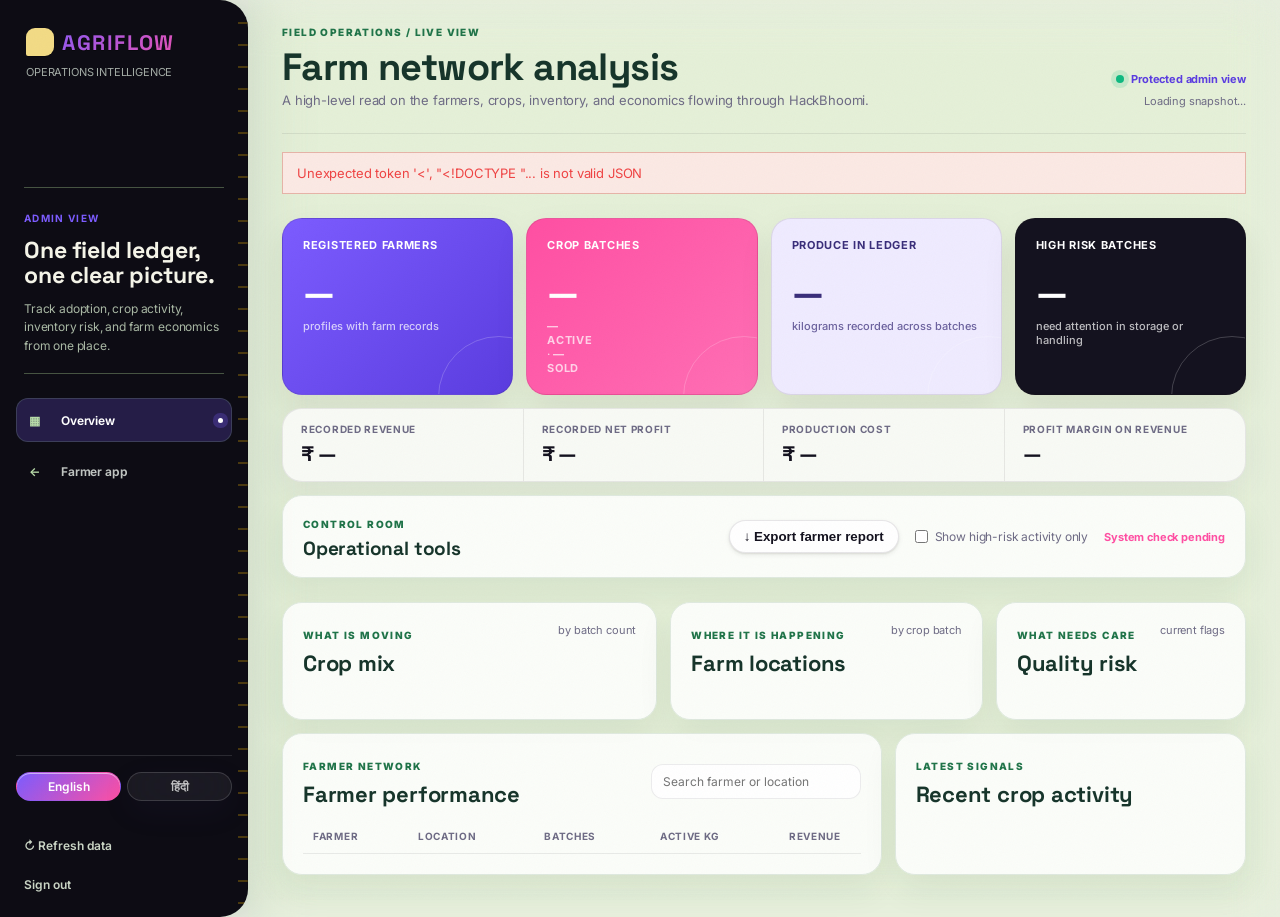
==== commit 61334e4a: "Rebrand app and adopt AgriFlow UI" ====
--- a/templates/admin.html
+++ b/templates/admin.html
@@ -13,7 +13,7 @@
     <div id="toast-container" class="toast-container"></div>
     <aside class="sidebar admin-sidebar">
         <div class="brand">
-            <h1 class="logo">HACKBHOOMI</h1>
+                <h1 class="logo"><span class="brand-mark">A</span> AGRIFLOW</h1>
             <p class="tagline" data-en="Operations intelligence" data-hi="संचालन जानकारी">Operations intelligence</p>
         </div>
         <div class="admin-rail-note">
--- a/static/style.css
+++ b/static/style.css
@@ -435,10 +435,14 @@
 }
 
 .form-container {
-    background: var(--card-surface);
-    border: 1px solid var(--border-ledger);
-    padding: 24px;
+    background: linear-gradient(180deg, rgba(255,255,255,0.76), rgba(246,250,240,0.68));
+    border: 1px solid rgba(130, 165, 114, 0.20);
+    padding: 18px 18px 16px;
     max-width: 920px;
+    border-radius: 22px;
+    box-shadow: inset 0 1px 0 rgba(255,255,255,0.6), 0 14px 28px rgba(66, 91, 74, 0.08);
+    backdrop-filter: blur(14px) saturate(160%);
+    -webkit-backdrop-filter: blur(14px) saturate(160%);
 }
 
 .weather-panel { max-width: 1100px; }
@@ -469,16 +473,16 @@
     display: flex;
     justify-content: space-between;
     align-items: center;
-    margin-bottom: 20px;
-}
-
-.form-grid { display: grid; grid-template-columns: 1fr 1fr; gap: 16px; }
+    margin-bottom: 14px;
+}
+
+.form-grid { display: grid; grid-template-columns: 1fr 1fr; gap: 12px; }
 
 .form-group {
     display: flex;
     flex-direction: column;
     gap: 6px;
-    margin-bottom: 14px;
+    margin-bottom: 10px;
 }
 
 .label-with-unit {
@@ -504,11 +508,14 @@
 }
 
 .cost-module {
-    margin: 18px 0;
-    background: #F3F7EE;
-    border: 1px solid var(--border-ledger);
-    padding: 16px;
-    border-radius: 4px;
+    margin: 12px 0 14px;
+    background: linear-gradient(180deg, rgba(244,248,240,0.82), rgba(234,242,228,0.72));
+    border: 1px solid rgba(111, 147, 96, 0.18);
+    padding: 12px 12px 10px;
+    border-radius: 18px;
+    box-shadow: inset 0 1px 0 rgba(255,255,255,0.65);
+    backdrop-filter: blur(8px);
+    -webkit-backdrop-filter: blur(8px);
 }
 
 .cost-header {
@@ -529,8 +536,8 @@
 
 .cost-grid {
     display: grid;
-    grid-template-columns: repeat(3, 1fr);
-    gap: 12px;
+    grid-template-columns: repeat(3, minmax(0, 1fr));
+    gap: 10px;
 }
 
 .cost-item label {
@@ -547,6 +554,7 @@
     font-size: 13px;
     border: 1px solid #CBD5BE;
     background: #FFFFFF;
+    border-radius: 10px;
 }
 
 .btn-primary-action {
@@ -574,11 +582,14 @@
 
 /* Pre-Cost Results Card */
 .calc-results-card {
-    background: #FFFFFF;
-    border: 2px solid var(--leaf-green);
-    border-radius: 6px;
-    padding: 20px;
-    margin-top: 20px;
+    background: linear-gradient(180deg, rgba(255,255,255,0.88), rgba(246,250,242,0.78));
+    border: 1px solid rgba(70, 112, 72, 0.16);
+    border-radius: 18px;
+    padding: 14px 14px 12px;
+    margin-top: 14px;
+    box-shadow: inset 0 1px 0 rgba(255,255,255,0.72), 0 12px 24px rgba(70, 112, 72, 0.06);
+    backdrop-filter: blur(12px) saturate(160%);
+    -webkit-backdrop-filter: blur(12px) saturate(160%);
 }
 
 .calc-results-title {
@@ -590,20 +601,21 @@
 
 .calc-stat-grid {
     display: grid;
-    grid-template-columns: repeat(3, 1fr);
-    gap: 14px;
+    grid-template-columns: repeat(3, minmax(0, 1fr));
+    gap: 10px;
 }
 
 .res-box {
-    background: #FAFBF7;
-    border: 1px solid var(--border-ledger);
-    padding: 12px 14px;
-    border-radius: 4px;
+    background: rgba(255,255,255,0.58);
+    border: 1px solid rgba(94, 116, 81, 0.10);
+    padding: 10px 12px;
+    border-radius: 12px;
+    box-shadow: inset 0 1px 0 rgba(255,255,255,0.45);
 }
 
 .res-box.highlight-profit {
-    background: #F3F9EE;
-    border-color: var(--leaf-green);
+    background: linear-gradient(180deg, #f2f9ef, #edf6e8);
+    border-color: rgba(63, 102, 64, 0.25);
 }
 
 .res-lbl {
@@ -616,7 +628,7 @@
 
 .res-val {
     font-family: var(--font-serif);
-    font-size: 20px;
+    font-size: 18px;
     font-weight: 700;
     margin-top: 4px;
     display: block;
@@ -866,58 +878,99 @@
     right: 28px;
     width: 420px;
     height: 560px;
-    background: #FFFFFF;
-    border: 1px solid var(--border-ledger);
-    border-radius: 8px;
-    box-shadow: 0 8px 24px rgba(0,0,0,0.18);
+    background: linear-gradient(180deg, #ffffff, #f4f7f0);
+    border: 1px solid rgba(117, 146, 109, 0.24);
+    border-radius: 22px;
+    box-shadow: 0 18px 42px rgba(20, 31, 18, 0.18);
     display: none;
     flex-direction: column;
     z-index: 1000;
+    overflow: hidden;
 }
 
 .assistant-panel.open { display: flex; }
 
 .assistant-header {
-    background: #242A20;
+    background: linear-gradient(135deg, #263328, #2d3f2d 52%, #1d2a1d 100%);
     color: #FFFFFF;
-    padding: 12px 16px;
+    padding: 14px 16px 12px;
     display: flex;
     justify-content: space-between;
+    align-items: flex-start;
+    border-bottom: 1px solid rgba(255,255,255,0.08);
+}
+
+.assistant-header h4 {
+    font-size: 15px;
+    font-weight: 800;
+    letter-spacing: 0.2px;
+}
+
+.assistant-sub {
+    margin-top: 4px;
+    font-size: 11px;
+    opacity: 0.8;
+    line-height: 1.4;
+}
+
+.assistant-badge-row {
+    display: flex;
+    flex-wrap: wrap;
+    gap: 6px;
+    margin-top: 8px;
+}
+
+.assistant-badge {
+    display: inline-flex;
     align-items: center;
+    gap: 4px;
+    background: rgba(255,255,255,0.08);
+    border: 1px solid rgba(255,255,255,0.12);
+    color: #edf6eb;
+    padding: 4px 8px;
+    border-radius: 999px;
+    font-size: 10px;
+    font-weight: 700;
+    letter-spacing: 0.2px;
 }
 
 .assistant-head-actions { display: flex; align-items: center; gap: 8px; }
 
 .btn-chat-toggle {
-    background: #364230;
+    background: rgba(255,255,255,0.08);
     color: #FFFFFF;
-    border: 1px solid #5A6D52;
-    padding: 4px 8px;
-    font-size: 11px;
+    border: 1px solid rgba(255,255,255,0.18);
+    padding: 5px 8px;
+    font-size: 10.5px;
     font-weight: 700;
     cursor: pointer;
-    border-radius: 4px;
+    border-radius: 999px;
 }
 
 .btn-head-voice {
-    background: #364230;
-    color: var(--turmeric);
-    border: 1px solid var(--turmeric);
-    padding: 4px 8px;
-    font-size: 11px;
+    background: rgba(255,255,255,0.08);
+    color: #f0d97c;
+    border: 1px solid rgba(240, 217, 124, 0.75);
+    padding: 5px 8px;
+    font-size: 10.5px;
     font-weight: 700;
     cursor: pointer;
-    border-radius: 4px;
-}
-
-.btn-head-voice.active { background: var(--turmeric); color: #2B2418; }
+    border-radius: 999px;
+}
+
+.btn-head-voice.active {
+    background: linear-gradient(135deg, #f3db83, #d9a404);
+    color: #2b2418;
+    border-color: transparent;
+}
 
 .btn-close-assistant {
     background: transparent;
     border: none;
     color: #FFFFFF;
-    font-size: 16px;
+    font-size: 18px;
     cursor: pointer;
+    opacity: 0.8;
 }
 
 .assistant-chat-body {
@@ -926,36 +979,73 @@
     overflow-y: auto;
     display: flex;
     flex-direction: column;
-    gap: 10px;
-    background: #FAFBF8;
+    gap: 12px;
+    background: linear-gradient(180deg, #f7faf4, #eef4ea);
+}
+
+.message-bubble {
+    display: flex;
+    flex-direction: column;
+    gap: 6px;
+    max-width: 88%;
+}
+
+.message-meta {
+    display: flex;
+    align-items: center;
+    justify-content: space-between;
+    font-size: 10px;
+    font-weight: 700;
+    letter-spacing: 0.18px;
+    text-transform: uppercase;
+    opacity: 0.75;
+}
+
+.message-body {
+    padding: 11px 12px;
+    border-radius: 14px;
+    font-size: 12.5px;
+    line-height: 1.52;
+    box-shadow: inset 0 1px 0 rgba(255,255,255,0.25);
 }
 
 .bot-msg {
-    background: #EEF4E8;
-    padding: 10px 12px;
-    border-radius: 6px;
-    font-size: 12.5px;
-    line-height: 1.45;
-    border: 1px solid #DEE6D5;
+    align-self: flex-start;
+}
+
+.bot-msg .message-meta {
+    color: #36633a;
+}
+
+.bot-msg .message-body {
+    background: linear-gradient(180deg, #edf8ea, #e2f1df);
+    color: #1f3324;
+    border: 1px solid rgba(103, 155, 92, 0.22);
+    border-left: 4px solid #4e7c4f;
 }
 
 .user-msg {
-    background: #242A20;
-    color: #FFFFFF;
-    padding: 8px 12px;
-    border-radius: 6px;
-    font-size: 12.5px;
     align-self: flex-end;
-    max-width: 85%;
+}
+
+.user-msg .message-meta {
+    color: #5a6d52;
+}
+
+.user-msg .message-body {
+    background: linear-gradient(135deg, #2a3829, #1f2b1d);
+    color: #f4f7ef;
+    border: 1px solid rgba(255,255,255,0.08);
+    border-right: 4px solid #d9a404;
 }
 
 .chat-media-preview {
     display: flex;
     align-items: center;
     gap: 10px;
-    padding: 6px 12px;
-    background: #F0F4EC;
-    border-top: 1px solid var(--border-ledger);
+    padding: 8px 12px;
+    background: linear-gradient(180deg, #f8faf5, #eef5ea);
+    border-top: 1px solid rgba(97, 129, 92, 0.14);
     font-size: 12px;
 }
 
@@ -980,35 +1070,40 @@
 .assistant-input-area {
     display: flex;
     align-items: center;
-    border-top: 1px solid var(--border-ledger);
-    padding: 8px;
-    background: #FFFFFF;
-    gap: 6px;
+    border-top: 1px solid rgba(97, 129, 92, 0.16);
+    padding: 10px 10px 12px;
+    background: linear-gradient(180deg, #ffffff, #f5f8f2);
+    gap: 8px;
 }
 
 .btn-chat-icon {
-    background: #F4F6F1;
-    border: 1px solid #CBD5BE;
-    padding: 6px 8px;
+    background: linear-gradient(180deg, #f7f9f4, #eef4e8);
+    border: 1px solid rgba(97, 129, 92, 0.18);
+    padding: 8px 10px;
     font-size: 14px;
     cursor: pointer;
-    border-radius: 3px;
+    border-radius: 10px;
+    color: #29432c;
 }
 
 .assistant-input-area input {
     flex: 1;
-    border: 1px solid #CBD5BE;
-    padding: 8px;
+    border: 1px solid rgba(97, 129, 92, 0.2);
+    background: #ffffff;
+    padding: 9px 10px;
     font-size: 13px;
+    border-radius: 12px;
 }
 
 .btn-send-assistant {
-    background: var(--leaf-green);
+    background: linear-gradient(135deg, #2d6a3a, #3f7d47);
     color: #FFFFFF;
     border: none;
-    padding: 8px 14px;
+    padding: 9px 14px;
     cursor: pointer;
     font-size: 14px;
+    border-radius: 12px;
+    box-shadow: 0 8px 18px rgba(50, 92, 61, 0.22);
 }
 
 .toast-container {
@@ -2099,4 +2194,365 @@
 
 /* ---- Misc ---- */
 .assistant-panel { border-radius: 20px !important; }
-::-webkit-scrollbar-thumb { background: rgba(124, 92, 255, 0.35) !important; }+::-webkit-scrollbar-thumb { background: rgba(124, 92, 255, 0.35) !important; }
+
+/* ============================================================================
+   LIQUID GLASS PASS — auth background photo, text contrast, top-right glass
+   menu. Purely additive; no existing selectors removed, only layered on top.
+   ============================================================================ */
+
+/* ---- Auth page: photo as full-page background, glass panels on top ---- */
+.auth-page {
+    min-height: 100vh;
+    background:
+        linear-gradient(160deg, rgba(10, 9, 18, 0.66), rgba(91, 61, 224, 0.35)),
+        url('/static/auth-background.png') center center / cover no-repeat fixed !important;
+}
+.auth-page::before, .auth-page::after { display: none !important; }
+
+.auth-shell {
+    background: radial-gradient(120% 140% at 12% 0%, rgba(255,255,255,0.30), transparent 55%),
+                rgba(255, 255, 255, 0.14) !important;
+    border: 1px solid rgba(255, 255, 255, 0.35) !important;
+    box-shadow: 0 30px 90px rgba(0, 0, 0, 0.35), inset 0 1px 0 rgba(255, 255, 255, 0.4) !important;
+    backdrop-filter: blur(28px) saturate(160%) !important;
+    -webkit-backdrop-filter: blur(28px) saturate(160%) !important;
+}
+
+.auth-intro { background: transparent !important; }
+.auth-kicker {
+    background: rgba(255, 255, 255, 0.18) !important;
+    color: #fff !important;
+    border: 1px solid rgba(255, 255, 255, 0.4) !important;
+    backdrop-filter: blur(10px);
+}
+.auth-intro h1 { color: #fff !important; text-shadow: 0 2px 20px rgba(0, 0, 0, 0.55) !important; }
+.auth-intro > p:last-child { color: rgba(255, 255, 255, 0.9) !important; text-shadow: 0 1px 10px rgba(0, 0, 0, 0.45) !important; }
+
+.auth-card {
+    background: radial-gradient(120% 140% at 20% 0%, rgba(255,255,255,0.55), transparent 55%),
+                rgba(255, 255, 255, 0.55) !important;
+    border: 1px solid rgba(255, 255, 255, 0.6) !important;
+    backdrop-filter: blur(22px) saturate(180%) !important;
+    -webkit-backdrop-filter: blur(22px) saturate(180%) !important;
+    box-shadow: inset 0 1px 0 rgba(255, 255, 255, 0.6), 0 20px 50px rgba(20, 18, 31, 0.22) !important;
+}
+.auth-tabs { background: rgba(255, 255, 255, 0.45) !important; backdrop-filter: blur(8px); }
+.auth-tab { color: #4a4560; }
+.auth-tab.active { color: var(--turmeric-dark) !important; }
+#auth-form input { background: rgba(255, 255, 255, 0.55) !important; border: 1px solid rgba(20, 18, 31, 0.12) !important; }
+
+/* ---- Top-right hamburger: opens a liquid-glass profile menu ---- */
+.hamburger-btn {
+    position: fixed;
+    top: 20px;
+    right: 24px;
+    z-index: 1200;
+    width: 46px;
+    height: 46px;
+    border-radius: 999px;
+    border: 1px solid rgba(255, 255, 255, 0.4);
+    background: radial-gradient(120% 140% at 25% 0%, rgba(255,255,255,0.55), transparent 55%),
+                rgba(255, 255, 255, 0.35);
+    backdrop-filter: blur(18px) saturate(180%);
+    -webkit-backdrop-filter: blur(18px) saturate(180%);
+    box-shadow: 0 8px 24px rgba(20, 18, 31, 0.18), inset 0 1px 0 rgba(255, 255, 255, 0.6);
+    display: flex;
+    flex-direction: column;
+    align-items: center;
+    justify-content: center;
+    gap: 5px;
+    cursor: pointer;
+    transition: transform 0.15s ease, box-shadow 0.15s ease;
+}
+.hamburger-btn:hover { transform: translateY(-1px); box-shadow: 0 12px 28px rgba(20, 18, 31, 0.24), inset 0 1px 0 rgba(255, 255, 255, 0.7); }
+.hamburger-btn span { width: 18px; height: 2px; border-radius: 2px; background: var(--text-loam); transition: transform 0.25s ease, opacity 0.25s ease; }
+.hamburger-btn.open span:nth-child(1) { transform: translateY(7px) rotate(45deg); }
+.hamburger-btn.open span:nth-child(2) { opacity: 0; }
+.hamburger-btn.open span:nth-child(3) { transform: translateY(-7px) rotate(-45deg); }
+
+.top-menu-panel {
+    position: fixed;
+    top: 74px;
+    right: 24px;
+    z-index: 1199;
+    min-width: 220px;
+    padding: 14px;
+    border-radius: 20px;
+    background: radial-gradient(120% 140% at 20% 0%, rgba(255,255,255,0.6), transparent 55%),
+                rgba(255, 255, 255, 0.45);
+    border: 1px solid rgba(255, 255, 255, 0.5);
+    backdrop-filter: blur(24px) saturate(180%);
+    -webkit-backdrop-filter: blur(24px) saturate(180%);
+    box-shadow: 0 20px 50px rgba(20, 18, 31, 0.2), inset 0 1px 0 rgba(255, 255, 255, 0.6);
+    opacity: 0;
+    transform: translateY(-8px) scale(0.98);
+    pointer-events: none;
+    transition: opacity 0.18s ease, transform 0.18s ease;
+}
+.top-menu-panel.open { opacity: 1; transform: translateY(0) scale(1); pointer-events: auto; }
+.top-menu-panel .farmer-profile {
+    display: flex;
+    align-items: center;
+    gap: 8px;
+    font-size: 13px;
+    color: var(--text-loam);
+    white-space: nowrap;
+}
+.top-menu-panel .btn-profile {
+    margin-left: auto;
+    border: none;
+    border-radius: 999px;
+    padding: 6px 14px;
+    font-weight: 700;
+    font-size: 12px;
+    color: #fff;
+    background: var(--accent-gradient);
+    cursor: pointer;
+}
+
+/* AgriFlow workspace visual system */
+:root {
+    --af-ink: #17352b;
+    --af-muted: #6d7d73;
+    --af-leaf: #207449;
+    --af-leaf-dark: #145538;
+    --af-mint: #e5f3e8;
+    --af-sand: #f6f8ef;
+    --af-line: #dfe9df;
+    --af-shadow: 0 14px 34px rgba(31, 76, 48, 0.08);
+}
+
+html {
+    background: #f6f8ef;
+}
+
+body {
+    color: var(--af-ink);
+    background:
+        radial-gradient(circle at 86% 0%, rgba(210, 237, 214, 0.7), transparent 28%),
+        linear-gradient(135deg, #f8faf2 0%, #f2f7ee 48%, #fffdf6 100%);
+    font-family: 'Inter', -apple-system, BlinkMacSystemFont, 'Segoe UI', sans-serif;
+}
+
+.sidebar {
+    width: 248px;
+    padding: 28px 16px 20px;
+    background: linear-gradient(180deg, #173f2e 0%, #1b5038 58%, #143728 100%);
+    border: 0;
+    border-radius: 0 26px 26px 0;
+    box-shadow: 14px 0 34px rgba(21, 67, 43, 0.12);
+}
+
+.brand {
+    padding: 0 10px 28px;
+}
+
+.brand .logo {
+    display: flex;
+    align-items: center;
+    gap: 8px;
+    color: #f2db86;
+    font-size: 21px;
+    letter-spacing: 1.6px;
+}
+
+.brand-mark {
+    display: inline-flex;
+    width: 28px;
+    height: 28px;
+    align-items: center;
+    justify-content: center;
+    color: #175338;
+    background: #f2db86;
+    border-radius: 9px 9px 9px 2px;
+    font-size: 17px;
+    font-weight: 900;
+    letter-spacing: 0;
+}
+
+.brand .tagline {
+    margin-top: 9px;
+    color: rgba(235, 247, 235, 0.68);
+    font-size: 11px;
+    line-height: 1.45;
+}
+
+.nav-group-label {
+    margin: 18px 10px 8px;
+    color: rgba(235, 247, 235, 0.48);
+    font-size: 10px;
+    font-weight: 800;
+    letter-spacing: 1.1px;
+    text-transform: uppercase;
+}
+
+.nav-menu { gap: 5px; }
+
+.nav-item {
+    min-height: 44px;
+    padding: 10px 12px;
+    border: 1px solid transparent;
+    border-radius: 12px;
+    color: rgba(244, 250, 243, 0.78);
+    background: transparent;
+    font-size: 12px;
+    font-weight: 650;
+    text-align: left;
+}
+
+.nav-item:hover,
+.nav-item.active {
+    color: #ffffff;
+    background: rgba(122, 205, 135, 0.16);
+    border-color: rgba(180, 237, 183, 0.16);
+    box-shadow: none;
+}
+
+.nav-item .icon {
+    width: 22px;
+    color: #b9ddaa;
+}
+
+.sidebar-footer {
+    margin-top: auto;
+    border-top: 1px solid rgba(255,255,255,0.12);
+    padding-top: 16px;
+}
+
+.btn-lang {
+    border: 1px solid rgba(255,255,255,0.15);
+    border-radius: 9px;
+    background: rgba(255,255,255,0.06);
+    color: rgba(255,255,255,0.72);
+}
+
+.btn-lang.active {
+    color: #1b4e35;
+    background: #f2db86;
+}
+
+.main-content {
+    margin: 0;
+    padding: 26px 34px 42px;
+    border: 0;
+    border-radius: 0;
+    box-shadow: none;
+    background: transparent;
+}
+
+.top-header {
+    position: relative;
+    min-height: 174px;
+    padding: 30px 32px;
+    overflow: hidden;
+    border: 1px solid var(--af-line);
+    border-radius: 22px;
+    background: rgba(255,255,255,0.76);
+    box-shadow: var(--af-shadow);
+}
+
+.top-header::after {
+    position: absolute;
+    right: -55px;
+    bottom: -82px;
+    width: 260px;
+    height: 190px;
+    border-radius: 50% 50% 0 0;
+    background: linear-gradient(145deg, rgba(212, 237, 211, 0.72), rgba(239, 247, 221, 0.2));
+    content: '';
+    transform: rotate(-15deg);
+}
+
+.top-header > div:first-child { position: relative; z-index: 1; max-width: 650px; }
+.top-header .farm-visual { position: absolute; right: 24px; top: 22px; z-index: 0; opacity: 0.22; }
+.top-header .btn-quick-demo { position: absolute; right: 28px; bottom: 24px; z-index: 2; }
+
+.eyebrow {
+    margin-bottom: 9px;
+    color: var(--af-leaf);
+    font-size: 10px;
+    font-weight: 850;
+    letter-spacing: 1.4px;
+}
+
+.page-title {
+    max-width: 600px;
+    color: var(--af-ink);
+    font-size: clamp(25px, 3vw, 38px);
+    line-height: 1.08;
+    letter-spacing: -0.6px;
+}
+
+.top-header .subtitle { max-width: 530px; margin-top: 11px; color: var(--af-muted); }
+
+.ledger-stat-strip {
+    display: grid;
+    grid-template-columns: repeat(4, 1fr);
+    gap: 0;
+    margin: 18px 0;
+    padding: 0;
+    overflow: hidden;
+    border: 1px solid var(--af-line);
+    border-radius: 18px;
+    background: rgba(255,255,255,0.82);
+    box-shadow: var(--af-shadow);
+}
+
+.stat-cell { padding: 18px 20px; }
+.stat-label { color: var(--af-muted); font-size: 9px; letter-spacing: 0.7px; }
+.stat-value { display: block; margin-top: 7px; color: var(--af-ink); font-size: 23px; font-weight: 800; }
+.stat-value small { color: var(--af-muted); font-size: 10px; font-weight: 700; }
+.border-mid { border-left: 1px solid var(--af-line); }
+
+.form-container,
+.weather-action-box,
+.weather-metric,
+.weather-alert,
+.batch-card,
+.history-card,
+.analysis-panel,
+.profile-card,
+.sell-decision-result {
+    border: 1px solid var(--af-line);
+    border-radius: 18px;
+    background: rgba(255,255,255,0.84);
+    box-shadow: var(--af-shadow);
+}
+
+.form-container { padding: 25px; }
+.form-header h3 { color: var(--af-ink); font-size: 20px; }
+.form-header .subtitle { color: var(--af-muted); }
+.cost-module { border: 1px solid var(--af-line); border-radius: 14px; background: var(--af-sand); }
+.cost-header { border-bottom-color: var(--af-line); }
+input, select, textarea { border-color: #d5e2d5; border-radius: 10px; background: #ffffff; }
+input:focus, select:focus, textarea:focus { border-color: #67a878; box-shadow: 0 0 0 3px rgba(103,168,120,0.12); outline: none; }
+.btn-primary-action, .auth-submit, .btn-send-assistant { background: linear-gradient(135deg, var(--af-leaf), var(--af-leaf-dark)); border-radius: 11px; box-shadow: 0 8px 16px rgba(32,116,73,0.18); }
+.btn-secondary, .btn-quick-demo { border: 1px solid #cfe0cf; border-radius: 11px; background: #ffffff; color: var(--af-leaf-dark); }
+
+.assistant-bubble { background: var(--af-leaf); }
+
+@media (max-width: 900px) {
+    .sidebar { width: 220px; }
+    .main-content { padding: 18px 20px 34px; }
+    .top-header { padding: 24px; }
+}
+
+@media (max-width: 700px) {
+    body { display: block; }
+    .sidebar { width: 100%; min-height: auto; padding: 16px; border-radius: 0 0 20px 20px; }
+    .brand { padding: 0 4px 12px; }
+    .brand .tagline, .nav-group-label { display: none; }
+    .nav-menu { display: flex; overflow-x: auto; padding-bottom: 2px; }
+    .nav-item { min-width: max-content; min-height: 38px; padding: 8px 11px; }
+    .sidebar-footer { display: none; }
+    .main-content { padding: 14px 12px 28px; }
+    .top-header { min-height: 230px; padding: 23px 20px; }
+    .top-header .farm-visual { display: none; }
+    .top-header .btn-quick-demo { left: 20px; right: auto; bottom: 22px; }
+    .ledger-stat-strip { grid-template-columns: repeat(2, 1fr); }
+    .stat-cell { padding: 14px 15px; }
+    .stat-value { font-size: 19px; }
+    .border-mid { border-left: 0; }
+    .stat-cell:nth-child(n + 3) { border-top: 1px solid var(--af-line); }
+}
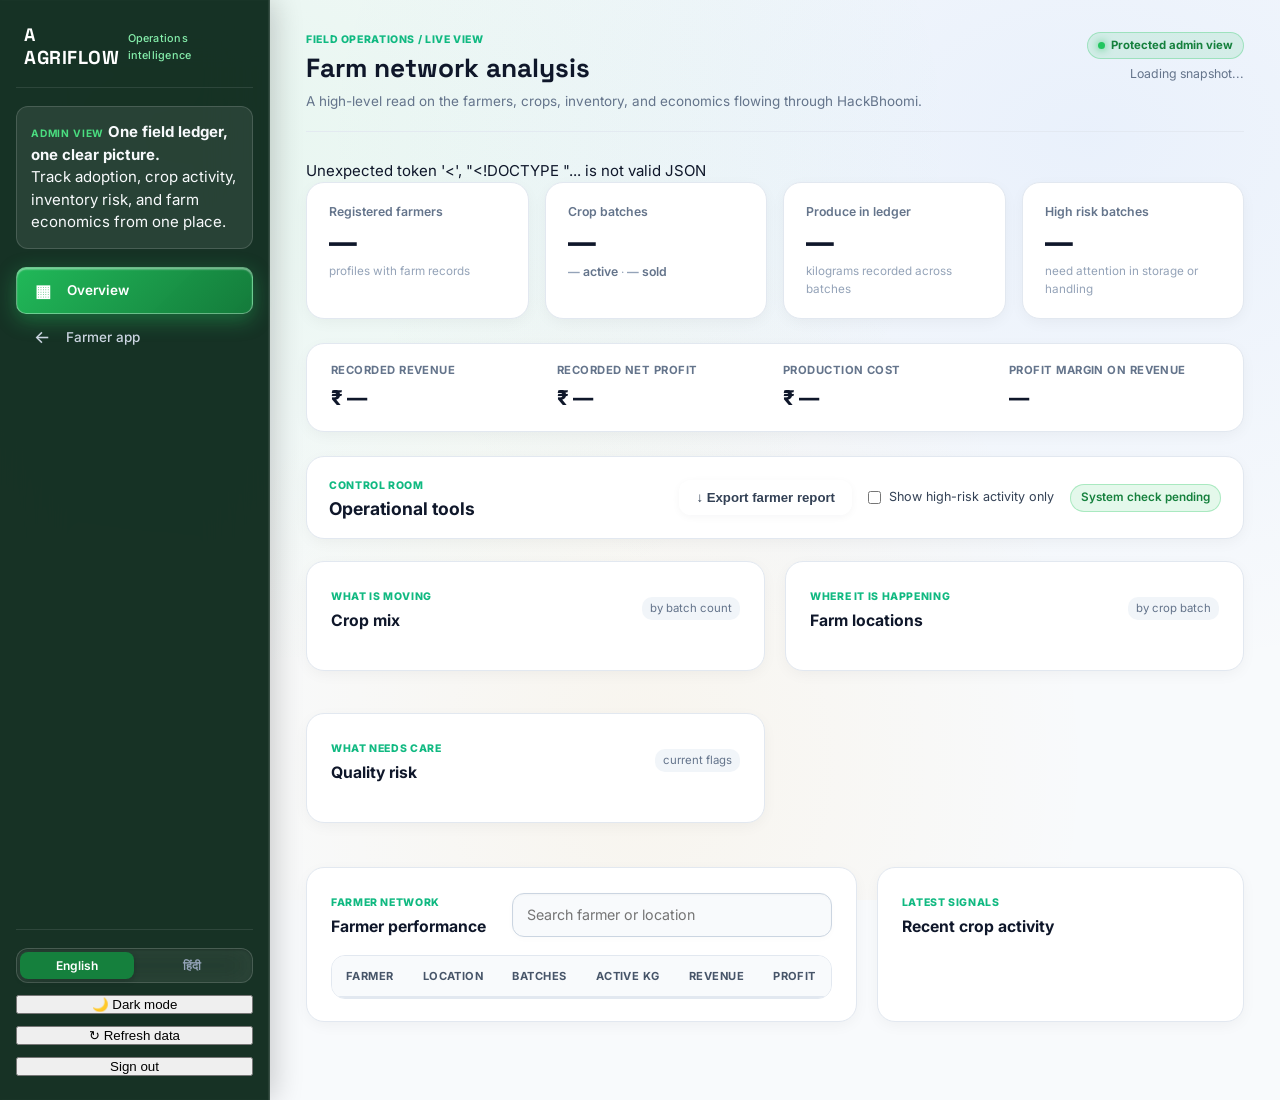
==== commit a12d51a4: "fix(admin): remove photographic background and ensure high-contrast executive readability" ====
--- a/templates/admin.html
+++ b/templates/admin.html
@@ -7,7 +7,85 @@
     <link rel="preconnect" href="https://fonts.googleapis.com">
     <link rel="preconnect" href="https://fonts.gstatic.com" crossorigin>
     <link href="https://fonts.googleapis.com/css2?family=Space+Grotesk:wght@500;600;700&family=Inter:wght@400;500;600;700;800&display=swap" rel="stylesheet">
-    <link rel="stylesheet" href="/static/style.css">
+    <link rel="stylesheet" href="/static/style.css?v=20260917-admin2">
+    <style>
+        body.admin-page {
+            background: #f8fafc !important;
+            background-image: radial-gradient(at 15% 15%, rgba(34, 197, 94, 0.08) 0px, transparent 50%), radial-gradient(at 85% 15%, rgba(59, 130, 246, 0.08) 0px, transparent 50%), radial-gradient(at 50% 85%, rgba(245, 158, 11, 0.06) 0px, transparent 50%) !important;
+            background-attachment: fixed !important;
+            color: #0f172a !important;
+        }
+        body.admin-page.dark-theme,
+        body.dark-theme.admin-page {
+            background: #09130e !important;
+            background-image: radial-gradient(at 15% 15%, rgba(16, 185, 129, 0.12) 0px, transparent 50%), radial-gradient(at 85% 15%, rgba(59, 130, 246, 0.1) 0px, transparent 50%), radial-gradient(at 50% 85%, rgba(245, 158, 11, 0.05) 0px, transparent 50%) !important;
+            color: #f1f5f9 !important;
+        }
+        .admin-page .analysis-panel,
+        .admin-page .admin-kpi,
+        .admin-page .admin-insight-strip {
+            background: #ffffff !important;
+            border: 1px solid #e2e8f0 !important;
+            border-radius: 18px !important;
+            box-shadow: 0 4px 16px -2px rgba(0, 0, 0, 0.05) !important;
+        }
+        .admin-page.dark-theme .analysis-panel,
+        .admin-page.dark-theme .admin-kpi,
+        .admin-page.dark-theme .admin-insight-strip {
+            background: rgba(15, 33, 24, 0.9) !important;
+            border-color: rgba(255, 255, 255, 0.12) !important;
+            box-shadow: 0 16px 40px rgba(0, 0, 0, 0.4) !important;
+        }
+        .admin-page .admin-table-wrap {
+            background: #ffffff !important;
+            border: 1px solid #e2e8f0 !important;
+            border-radius: 14px !important;
+            overflow-x: auto;
+        }
+        .admin-page.dark-theme .admin-table-wrap {
+            background: rgba(15, 33, 24, 0.9) !important;
+            border-color: rgba(255, 255, 255, 0.12) !important;
+        }
+        .admin-page .admin-table th {
+            background: #f8fafc !important;
+            color: #475569 !important;
+        }
+        .admin-page.dark-theme .admin-table th {
+            background: rgba(255, 255, 255, 0.04) !important;
+            color: #94a3b8 !important;
+        }
+        .admin-page .admin-table td {
+            background: #ffffff !important;
+            color: #1e293b !important;
+            border-bottom: 1px solid #f1f5f9 !important;
+        }
+        .admin-page.dark-theme .admin-table td {
+            background: transparent !important;
+            color: #e2e8f0 !important;
+            border-bottom: 1px solid rgba(255, 255, 255, 0.06) !important;
+        }
+        .admin-page .activity-item,
+        .admin-page .risk-row {
+            background: #f8fafc !important;
+            border: 1px solid #e2e8f0 !important;
+            border-radius: 12px !important;
+        }
+        .admin-page.dark-theme .activity-item,
+        .admin-page.dark-theme .risk-row {
+            background: rgba(255, 255, 255, 0.04) !important;
+            border-color: rgba(255, 255, 255, 0.08) !important;
+        }
+        .admin-page .admin-filter {
+            background: #f8fafc !important;
+            border: 1px solid #cbd5e1 !important;
+            color: #0f172a !important;
+        }
+        .admin-page.dark-theme .admin-filter {
+            background: rgba(15, 23, 42, 0.85) !important;
+            border-color: rgba(255, 255, 255, 0.15) !important;
+            color: #f1f5f9 !important;
+        }
+    </style>
 </head>
 <body class="admin-page">
     <div id="toast-container" class="toast-container"></div>
@@ -30,6 +108,7 @@
                 <button id="admin-btn-en" class="btn-lang active" type="button" onclick="setAdminLanguage('en')">English</button>
                 <button id="admin-btn-hi" class="btn-lang" type="button" onclick="setAdminLanguage('hi')">हिंदी</button>
             </div>
+            <button id="admin-theme-btn" class="admin-refresh-link" type="button" onclick="toggleAdminTheme()">🌙 <span id="admin-theme-label" data-en="Dark mode" data-hi="डार्क मोड">Dark mode</span></button>
             <button class="admin-refresh-link" type="button" onclick="loadAdminOverview()">↻ <span data-en="Refresh data" data-hi="डेटा रीफ्रेश करें">Refresh data</span></button>
             <button class="admin-logout" type="button" onclick="logoutAdmin()" data-en="Sign out" data-hi="साइन आउट">Sign out</button>
         </div>
@@ -99,6 +178,6 @@
             </article>
         </section>
     </main>
-    <script src="/static/admin.js"></script>
+    <script src="/static/admin.js?v=20260917-admin2"></script>
 </body>
 </html>
--- a/static/style.css
+++ b/static/style.css
@@ -1,2558 +1,5228 @@
+/* ============================================================
+   AGRIFLOW (KRISHISAHAYAK) - MODERN AGRI-TECH DESIGN SYSTEM
+   ============================================================ */
+
 :root {
-    --bg-field: #EFF3E6;
-    --text-loam: #2B2418;
-    --text-muted: #665F50;
-    --turmeric: #D9A404;
-    --turmeric-dark: #A67C00;
-    --leaf-green: #3F6640;
-    --leaf-light: #4E7C4F;
-    --risk-red: #B0472B;
-    --card-surface: rgba(255, 255, 255, 0.16);
-    --card-surface-strong: rgba(255, 255, 255, 0.22);
-    --border-ledger: rgba(255, 255, 255, 0.26);
-    --glass-border: rgba(255, 255, 255, 0.2);
-    --glass-border-strong: rgba(255, 255, 255, 0.52);
-    --glass-border-left: rgba(255, 255, 255, 0.35);
-    --glass-shadow: 0 8px 32px 0 rgba(15, 23, 42, 0.15);
-    --font-serif: 'Fraunces', Georgia, serif;
-    --font-sans: 'IBM Plex Sans', -apple-system, BlinkMacSystemFont, sans-serif;
-}
-
-* { 
-    box-sizing: border-box; 
-    margin: 0; 
-    padding: 0; 
+    /* Brand Color Tokens */
+    --leaf-deep: #064E3B;
+    --leaf: #15803D;
+    --leaf-dark: #14532D;
+    --leaf-light: #22C55E;
+    --leaf-subtle: #F0FDF4;
+    --leaf-tint: #DCFCE7;
+    --leaf-border: #BBF7D0;
+
+    --turmeric: #D97706;
+    --turmeric-dark: #92400E;
+    --turmeric-light: #F59E0B;
+    --turmeric-subtle: #FEF3C7;
+    --turmeric-tint: #FFFBEB;
+    --turmeric-border: #FDE68A;
+
+    --risk-red: #DC2626;
+    --risk-dark: #991B1B;
+    --risk-subtle: #FEE2E2;
+    --risk-tint: #FEF2F2;
+    --risk-border: #FECACA;
+
+    /* Apple Liquid Glass Tokens */
+    --glass-bg: rgba(255, 255, 255, 0.74);
+    --glass-bg-subtle: rgba(255, 255, 255, 0.58);
+    --glass-bg-elevated: rgba(255, 255, 255, 0.84);
+    --glass-bg-hover: rgba(255, 255, 255, 0.88);
+    --glass-border: rgba(255, 255, 255, 0.82);
+    --glass-border-subtle: rgba(255, 255, 255, 0.52);
+    --glass-border-crisp: rgba(255, 255, 255, 0.95);
+    --glass-blur: blur(28px) saturate(190%) contrast(102%);
+    --glass-blur-sm: blur(16px) saturate(180%);
+    --glass-blur-lg: blur(34px) saturate(200%);
+    --glass-specular: inset 0 1.5px 1px 0 rgba(255, 255, 255, 0.95), inset 0 -1px 1px 0 rgba(255, 255, 255, 0.25);
+    --glass-specular-soft: inset 0 1px 1px 0 rgba(255, 255, 255, 0.85);
+    --glass-shadow: 0 16px 36px -8px rgba(15, 23, 42, 0.08), 0 4px 12px rgba(15, 23, 42, 0.03);
+    --glass-shadow-hover: 0 22px 48px -10px rgba(15, 23, 42, 0.13), 0 8px 18px rgba(15, 23, 42, 0.05);
+
+    /* Neutrals & Surfaces */
+    --bg-app: #F8FAFC;
+    --surface-card: rgba(255, 255, 255, 0.76);
+    --surface-card-subtle: rgba(255, 255, 255, 0.58);
+    --surface-card-muted: rgba(241, 245, 249, 0.65);
+
+    --text-main: #0F172A;
+    --text-body: #334155;
+    --text-muted: #64748B;
+    --text-subtle: #94A3B8;
+
+    --border: rgba(226, 232, 240, 0.7);
+    --border-strong: rgba(203, 213, 225, 0.85);
+    --border-focus: #15803D;
+
+    /* Shadows */
+    --shadow-xs: 0 1px 2px rgba(15, 23, 42, 0.04);
+    --shadow-sm: 0 2px 4px rgba(15, 23, 42, 0.05), 0 1px 2px rgba(15, 23, 42, 0.03);
+    --shadow-md: 0 6px 12px -2px rgba(15, 23, 42, 0.07), 0 2px 5px -1px rgba(15, 23, 42, 0.04);
+    --shadow-lg: 0 14px 24px -4px rgba(15, 23, 42, 0.09), 0 6px 10px -4px rgba(15, 23, 42, 0.03);
+    --shadow-xl: 0 24px 38px -6px rgba(15, 23, 42, 0.12), 0 10px 14px -6px rgba(15, 23, 42, 0.04);
+
+    /* Typography */
+    --font-heading: 'Space Grotesk', -apple-system, BlinkMacSystemFont, 'Segoe UI', Roboto, sans-serif;
+    --font-sans: 'Inter', -apple-system, BlinkMacSystemFont, 'Segoe UI', Roboto, sans-serif;
+
+    /* Sidebar Dimensions */
+    --sidebar-width: 270px;
+}
+
+/* Base Resets */
+*, *::before, *::after {
+    box-sizing: border-box;
+    margin: 0;
+    padding: 0;
 }
 
 html {
-    background:
-        radial-gradient(circle at top left, rgba(179, 225, 255, 0.9), transparent 30%),
-        radial-gradient(circle at top right, rgba(255, 233, 168, 0.75), transparent 35%),
-        linear-gradient(135deg, #edf6ff 0%, #ddeefc 28%, #f7f3e7 58%, #f8f0d1 100%);
+    font-size: 15px;
+    scroll-behavior: smooth;
+    background-color: #0F172A;
 }
 
 body {
+    color: var(--text-body);
+    font-family: var(--font-sans);
+    line-height: 1.5;
+    display: flex;
+    min-height: 100vh;
+    -webkit-font-smoothing: antialiased;
+    -moz-osx-font-smoothing: grayscale;
+}
+
+body:not(.admin-page) {
+    background: 
+        radial-gradient(circle at 18% 12%, rgba(34, 197, 94, 0.12) 0%, transparent 42%),
+        radial-gradient(circle at 85% 18%, rgba(245, 158, 11, 0.14) 0%, transparent 45%),
+        radial-gradient(circle at 50% 80%, rgba(34, 197, 94, 0.08) 0%, transparent 50%),
+        linear-gradient(180deg, rgba(248, 250, 252, 0.42) 0%, rgba(241, 245, 249, 0.52) 100%),
+        url('/static/main-farm-bg.jpg') no-repeat center center fixed;
+    background-size: cover;
+}
+
+/* Custom Scrollbar */
+::-webkit-scrollbar {
+    width: 8px;
+    height: 8px;
+}
+::-webkit-scrollbar-track {
     background: transparent;
-    color: var(--text-loam);
-    font-family: var(--font-sans);
-    display: flex;
-    min-height: 100vh;
-    background-attachment: fixed;
-}
-
-.sidebar,
-.main-content,
-.form-container,
-.weather-action-box,
-.weather-metric,
-.weather-alert,
-.batch-card,
-.history-card,
-.analysis-panel,
-.profile-card,
-.assistant-panel,
-.assistant-bubble,
-.auth-card,
-.auth-shell,
-.btn-lang,
-.btn-quick-demo,
-.btn-secondary,
-.btn-primary-action,
-.auth-submit,
-.btn-chat-toggle,
-.btn-head-voice,
-.btn-send-assistant,
-.btn-chat-icon,
-.mandi-table,
-.ledger-stat-strip,
-.admin-kpi,
-.admin-insight-strip,
-.sell-decision-result,
-.alert-verification-card,
-.image-preview-gallery img {
-    backdrop-filter: blur(24px) saturate(180%);
-    -webkit-backdrop-filter: blur(24px) saturate(180%);
-    border: 1px solid var(--glass-border);
-    border-top: 1px solid var(--glass-border-strong);
-    border-left: 1px solid var(--glass-border-left);
-    box-shadow: var(--glass-shadow);
-}
-
+}
+::-webkit-scrollbar-thumb {
+    background: #CBD5E1;
+    border-radius: 999px;
+}
+::-webkit-scrollbar-thumb:hover {
+    background: #94A3B8;
+}
+
+/* ============================================================
+   SIDEBAR & NAVIGATION
+   ============================================================ */
 .sidebar {
-    background: linear-gradient(180deg, rgba(36, 42, 32, 0.52), rgba(34, 44, 38, 0.34));
-    border: 1px solid rgba(255,255,255,0.15);
-    border-top-color: rgba(255,255,255,0.35);
-    border-left-color: rgba(255,255,255,0.2);
-    border-radius: 0 24px 24px 0;
-    box-shadow: 0 24px 50px rgba(19, 29, 24, 0.14), inset 0 1px 0 rgba(255,255,255,0.08);
-}
-
-.main-content {
-    background: rgba(255, 255, 255, 0.12);
-    border-radius: 28px;
-    margin: 18px 18px 18px 0;
-    border-color: rgba(255,255,255,0.28);
-    box-shadow: 0 18px 42px rgba(77, 96, 124, 0.12), inset 0 1px 0 rgba(255,255,255,0.28);
-}
-
-.top-header,
-.section-bar,
-.ledger-stat-strip,
-.form-container,
-.weather-alert,
-.weather-metric,
-.weather-action-box,
-.batch-card,
-.history-card,
-.analysis-panel,
-.sell-decision-result,
-.profile-card,
-.auth-card,
-.assistant-panel,
-.assistant-bubble,
-.admin-kpi,
-.admin-insight-strip,
-.ledger-stat-strip {
-    border-radius: 18px;
-}
-
-.top-header {
-    background: rgba(255, 255, 255, 0.12);
-    padding: 14px 18px 18px;
-}
-
-.ledger-stat-strip {
-    background: rgba(255, 255, 255, 0.14);
-    border: 1px solid rgba(255,255,255,0.25);
-}
-
-.form-container,
-.weather-action-box,
-.weather-metric,
-.batch-card,
-.history-card,
-.analysis-panel,
-.profile-card,
-.assistant-panel,
-.sell-decision-result {
-    background: var(--card-surface);
-}
-
-.weather-alert {
-    background: rgba(255, 247, 217, 0.38);
-    border-left: 4px solid var(--turmeric);
-}
-
-.weather-alert.high { background: rgba(251, 233, 228, 0.42); }
-.weather-alert.clear { background: rgba(232, 242, 227, 0.42); }
-
-.nav-item,
-.btn-lang,
-.btn-quick-demo,
-.btn-secondary,
-.btn-primary-action,
-.auth-submit,
-.btn-chat-toggle,
-.btn-head-voice,
-.btn-send-assistant,
-.btn-chat-icon,
-.btn-small-neutral,
-.btn-small-danger,
-.auth-tab,
-.btn-secondary,
-.btn-small-neutral,
-.btn-small-danger {
-    border-radius: 16px;
-}
-
-.nav-item {
-    background: rgba(255,255,255,0.04);
-    border: 1px solid rgba(255,255,255,0.08);
-    color: #eaf2eb;
-}
-
-.nav-item:hover, .nav-item.active {
-    background: rgba(63, 102, 64, 0.56);
-    box-shadow: 0 8px 24px rgba(42, 68, 44, 0.35);
-}
-
-.btn-lang {
-    background: rgba(255,255,255,0.18);
-    border: 1px solid rgba(255,255,255,0.25);
-    color: #2f485b;
-}
-
-.btn-lang.active {
-    background: rgba(255, 233, 168, 0.72);
-    color: #644c00;
-}
-
-.btn-quick-demo,
-.btn-secondary,
-.btn-primary-action,
-.auth-submit {
-    background: rgba(255,255,255,0.22);
-    border: 1px solid rgba(255,255,255,0.28);
-    color: var(--text-loam);
-}
-
-.btn-primary-action {
-    background: linear-gradient(135deg, rgba(79, 122, 82, 0.82), rgba(63, 102, 64, 0.92));
-    color: #ffffff;
-}
-
-.auth-page {
-    background:
-        radial-gradient(circle at 80% 10%, rgba(255, 233, 168, 0.7), transparent 22%),
-        linear-gradient(135deg, #ebf7ff 0%, #deeffb 32%, #fff5d8 68%, #fff0c5 100%);
-}
-
-.auth-shell {
-    background: linear-gradient(180deg, rgba(255,255,255,0.22), rgba(255,255,255,0.12));
-    border: 1px solid rgba(255,255,255,0.45);
-    box-shadow: 0 30px 80px rgba(120, 150, 190, 0.22), inset 0 1px 0 rgba(255,255,255,0.42);
-}
-
-.auth-card {
-    background: linear-gradient(180deg, rgba(255,255,255,0.36), rgba(255,255,255,0.22)) !important;
-    border-left: 1px solid rgba(255,255,255,0.58) !important;
-    border-top: 1px solid rgba(255,255,255,0.7) !important;
-    box-shadow: inset 0 1px 0 rgba(255,255,255,0.4), 0 18px 38px rgba(91, 109, 140, 0.08) !important;
-}
-
-#auth-form input {
-    background: rgba(255,255,255,0.62);
-    border-color: rgba(166, 188, 212, 0.45);
-    border-radius: 14px;
-}
-
-.assistant-bubble,
-.assistant-panel {
-    background: rgba(255,255,255,0.18);
-}
-
-.mandi-table th,
-.mandi-table td {
-    border-radius: 10px;
-}
-
-::-webkit-scrollbar-thumb {
-    background: rgba(99, 126, 151, 0.4);
-    border: 3px solid transparent;
-    background-clip: padding-box;
-    border-radius: 999px;
-}
-
-.sidebar {
-    width: 280px;
-    background-color: #242A20;
-    color: #F1F4EB;
-    padding: 24px 18px;
+    width: var(--sidebar-width);
+    background: linear-gradient(180deg, rgba(9, 38, 24, 0.82) 0%, rgba(5, 24, 15, 0.88) 100%);
+    backdrop-filter: blur(28px) saturate(190%);
+    -webkit-backdrop-filter: blur(28px) saturate(190%);
+    color: #F8FAFC;
+    padding: 24px 16px;
     display: flex;
     flex-direction: column;
     flex-shrink: 0;
+    min-height: 100vh;
+    position: sticky;
+    top: 0;
+    z-index: 100;
+    border-right: 1px solid rgba(255, 255, 255, 0.12);
+    box-shadow: 4px 0 28px rgba(0, 0, 0, 0.2), inset -1px 0 1px rgba(255, 255, 255, 0.08);
+    transition: transform 0.3s cubic-bezier(0.4, 0, 0.2, 1);
+}
+
+.brand {
+    padding: 0 8px 18px;
+    border-bottom: 1px solid rgba(255, 255, 255, 0.1);
+    display: flex;
+    align-items: center;
+    justify-content: space-between;
+}
+
+.brand-logo-wrap {
+    display: flex;
+    align-items: center;
+    gap: 12px;
+}
+
+.brand-badge {
+    width: 38px;
+    height: 38px;
+    border-radius: 10px;
+    background: linear-gradient(135deg, #22C55E, #15803D);
+    display: flex;
+    align-items: center;
+    justify-content: center;
+    color: #FFFFFF;
+    box-shadow: 0 4px 10px rgba(34, 197, 94, 0.35);
+    flex-shrink: 0;
+}
+
+.brand-mark {
+    font-weight: 800;
+    font-size: 18px;
+    color: #FFFFFF;
 }
 
 .brand .logo {
-    font-family: var(--font-serif);
-    letter-spacing: 2px;
-    font-size: 24px;
-    color: var(--turmeric);
+    font-family: var(--font-heading);
+    font-size: 1.25rem;
+    font-weight: 700;
+    letter-spacing: 0.5px;
+    color: #FFFFFF;
+    line-height: 1.2;
 }
 
 .brand .tagline {
-    font-size: 11px;
-    color: #9BAA95;
-    margin-top: 4px;
+    font-size: 0.72rem;
+    color: #86EFAC;
+    font-weight: 500;
+    margin-top: 2px;
+    letter-spacing: 0.02em;
+}
+
+.btn-sidebar-close {
+    display: none;
+    background: transparent;
+    border: none;
+    color: #94A3B8;
+    font-size: 1.25rem;
+    cursor: pointer;
+    padding: 4px;
+}
+
+.nav-group-label {
+    font-size: 0.7rem;
+    font-weight: 700;
     text-transform: uppercase;
+    letter-spacing: 0.08em;
+    color: #6EE7B7;
+    margin: 20px 0 8px 12px;
 }
 
 .nav-menu {
-    margin-top: 24px;
     display: flex;
     flex-direction: column;
-    gap: 8px;
+    gap: 4px;
 }
 
 .nav-item {
     background: transparent;
     border: none;
-    color: #D3DFCE;
-    padding: 12px 14px;
-    font-size: 13.5px;
+    color: #CBD5E1;
+    padding: 10px 14px;
+    font-size: 0.9rem;
     font-family: var(--font-sans);
     font-weight: 500;
     text-align: left;
     cursor: pointer;
-    border-radius: 4px;
-    display: flex;
-    align-items: center;
-    gap: 10px;
-    transition: all 0.2s;
-}
-
-.nav-item:hover, .nav-item.active {
-    background-color: var(--leaf-green);
+    border-radius: 10px;
+    display: flex;
+    align-items: center;
+    gap: 12px;
+    transition: all 0.25s cubic-bezier(0.4, 0, 0.2, 1);
+    text-decoration: none;
+    min-height: 42px;
+}
+
+.nav-item .icon {
+    font-size: 1.15rem;
+    display: flex;
+    align-items: center;
+    justify-content: center;
+    width: 24px;
+}
+
+.nav-item:hover {
+    background: rgba(255, 255, 255, 0.12);
     color: #FFFFFF;
+    transform: translateX(3px);
+    box-shadow: inset 0 1px 1px rgba(255, 255, 255, 0.15);
+}
+
+.nav-item.active {
+    background: linear-gradient(135deg, rgba(34, 197, 94, 0.92) 0%, rgba(21, 128, 61, 0.95) 100%);
+    color: #FFFFFF;
+    font-weight: 600;
+    border: 1px solid rgba(255, 255, 255, 0.35);
+    box-shadow: 0 6px 20px rgba(34, 197, 94, 0.4), inset 0 1.5px 1.5px rgba(255, 255, 255, 0.45);
 }
 
 .sidebar-footer {
+    margin-top: auto;
+    padding-top: 18px;
+    border-top: 1px solid rgba(255, 255, 255, 0.1);
     display: flex;
     flex-direction: column;
-    gap: 14px;
-    border-top: 1px solid #384232;
-    padding-top: 16px;
-    margin-top: auto;
-}
-
-.lang-switch { display: flex; gap: 6px; }
+    gap: 12px;
+}
+
+.lang-switch {
+    display: flex;
+    background: rgba(255, 255, 255, 0.1);
+    backdrop-filter: blur(14px);
+    -webkit-backdrop-filter: blur(14px);
+    border: 1px solid rgba(255, 255, 255, 0.15);
+    border-radius: 12px;
+    padding: 3px;
+    gap: 2px;
+    box-shadow: inset 0 1px 2px rgba(0, 0, 0, 0.2);
+}
 
 .btn-lang {
     flex: 1;
-    background: #313A2C;
-    border: 1px solid #434F3D;
-    color: #CBD6C6;
-    padding: 7px;
-    font-size: 12px;
+    background: transparent;
+    border: none;
+    color: #94A3B8;
+    padding: 6px 10px;
+    font-size: 0.8rem;
+    font-weight: 600;
+    border-radius: 8px;
     cursor: pointer;
-    border-radius: 3px;
+    transition: all 0.2s;
+    font-family: var(--font-sans);
+}
+
+.btn-lang:hover {
+    color: #FFFFFF;
+}
+
+.btn-lang.active {
+    background: #15803D;
+    color: #FFFFFF;
+    box-shadow: 0 2px 6px rgba(0, 0, 0, 0.2);
+}
+
+.sidebar-overlay {
+    display: none;
+    position: fixed;
+    top: 0;
+    left: 0;
+    right: 0;
+    bottom: 0;
+    background: rgba(15, 23, 42, 0.6);
+    backdrop-filter: blur(4px);
+    z-index: 90;
+    opacity: 0;
+    transition: opacity 0.3s ease;
+}
+
+.sidebar-overlay.active {
+    display: block;
+    opacity: 1;
+}
+
+/* ============================================================
+   MAIN CONTENT AREA & HEADER
+   ============================================================ */
+.main-content {
+    flex: 1;
+    padding: 24px 32px 60px;
+    overflow-y: auto;
+    max-width: 1400px;
+    margin: 0 auto;
+    width: 100%;
+}
+
+.top-header {
+    background: linear-gradient(135deg, rgba(255, 255, 255, 0.82) 0%, rgba(255, 255, 255, 0.68) 100%);
+    backdrop-filter: blur(28px) saturate(190%) contrast(102%);
+    -webkit-backdrop-filter: blur(28px) saturate(190%) contrast(102%);
+    border: 1px solid rgba(255, 255, 255, 0.85);
+    border-radius: 20px;
+    padding: 18px 24px;
+    display: flex;
+    justify-content: space-between;
+    align-items: center;
+    box-shadow: 0 14px 34px -8px rgba(15, 23, 42, 0.08), inset 0 1.5px 1px rgba(255, 255, 255, 0.95);
+    margin-bottom: 22px;
+    gap: 16px;
+    flex-wrap: wrap;
+}
+
+.top-header-left {
+    display: flex;
+    align-items: center;
+    gap: 14px;
+}
+
+.mobile-menu-btn {
+    display: none;
+    background: rgba(255, 255, 255, 0.7);
+    backdrop-filter: blur(14px);
+    -webkit-backdrop-filter: blur(14px);
+    border: 1px solid rgba(255, 255, 255, 0.85);
+    border-radius: 12px;
+    width: 42px;
+    height: 42px;
+    font-size: 1.25rem;
+    color: var(--text-main);
+    cursor: pointer;
+    align-items: center;
+    justify-content: center;
+    transition: all 0.2s;
+    box-shadow: 0 2px 6px rgba(15, 23, 42, 0.04), inset 0 1px 1px rgba(255, 255, 255, 0.9);
+}
+
+.mobile-menu-btn:hover {
+    background: rgba(255, 255, 255, 0.9);
+    border-color: rgba(255, 255, 255, 1);
+}
+
+.page-title {
+    font-family: var(--font-heading);
+    font-size: 1.5rem;
+    font-weight: 700;
+    color: var(--text-main);
+    line-height: 1.25;
+}
+
+.subtitle {
+    font-size: 0.88rem;
+    color: var(--text-muted);
+    margin-top: 3px;
+}
+
+.top-header-actions {
+    display: flex;
+    align-items: center;
+    gap: 12px;
+}
+
+.btn-quick-demo {
+    background: rgba(254, 243, 199, 0.78);
+    backdrop-filter: blur(16px);
+    -webkit-backdrop-filter: blur(16px);
+    border: 1px solid rgba(253, 230, 138, 0.9);
+    color: var(--turmeric-dark);
+    padding: 8px 16px;
     font-weight: 600;
-}
-
-.btn-lang.active {
-    background: var(--turmeric);
-    color: #2B2418;
-}
-
-.farmer-profile {
-    font-size: 12px;
-    color: #BAC7B5;
-    display: flex;
+    font-size: 0.85rem;
+    border-radius: 12px;
+    cursor: pointer;
+    transition: all 0.2s ease;
+    display: inline-flex;
+    align-items: center;
+    gap: 6px;
+    box-shadow: 0 4px 12px rgba(217, 119, 6, 0.12), inset 0 1px 1px rgba(255, 255, 255, 0.9);
+}
+
+.btn-quick-demo:hover {
+    background: rgba(245, 158, 11, 0.9);
+    color: #FFFFFF;
+    border-color: rgba(245, 158, 11, 1);
+    box-shadow: 0 6px 18px rgba(245, 158, 11, 0.35), inset 0 1px 1px rgba(255, 255, 255, 0.5);
+    transform: translateY(-1px);
+}
+
+.btn-whatsapp-toggle {
+    background: rgba(37, 211, 102, 0.16);
+    backdrop-filter: blur(16px);
+    -webkit-backdrop-filter: blur(16px);
+    border: 1px solid rgba(37, 211, 102, 0.45);
+    color: #166534;
+    padding: 7px 15px;
+    font-weight: 600;
+    font-size: 0.84rem;
+    border-radius: 12px;
+    cursor: pointer;
+    transition: all 0.25s cubic-bezier(0.4, 0, 0.2, 1);
+    display: inline-flex;
     align-items: center;
     gap: 8px;
+    box-shadow: 0 4px 12px rgba(37, 211, 102, 0.18), inset 0 1px 1px rgba(255, 255, 255, 0.8);
+}
+
+.btn-whatsapp-toggle:hover {
+    background: rgba(37, 211, 102, 0.26);
+    border-color: #25D366;
+    transform: translateY(-1px);
+    box-shadow: 0 6px 18px rgba(37, 211, 102, 0.28), inset 0 1px 1px rgba(255, 255, 255, 0.9);
+}
+
+.btn-whatsapp-toggle.disabled {
+    background: rgba(241, 245, 249, 0.65);
+    border-color: rgba(203, 213, 225, 0.8);
+    color: var(--text-muted);
+}
+
+.btn-whatsapp-toggle.disabled:hover {
+    background: rgba(241, 245, 249, 0.9);
+    border-color: var(--border-strong);
+    color: var(--text-main);
+    box-shadow: none;
+}
+
+.wa-indicator-dot {
+    width: 8px;
+    height: 8px;
+    background: #25D366;
+    border-radius: 50%;
+    box-shadow: 0 0 0 2px rgba(37, 211, 102, 0.3);
+    display: inline-block;
+    flex-shrink: 0;
+    animation: waPulse 2s infinite ease-in-out;
+}
+
+.wa-indicator-dot.off {
+    background: #9CA3AF;
+    box-shadow: none;
+    animation: none;
+}
+
+.btn-whatsapp-toggle.disabled .wa-indicator-dot {
+    background: #9CA3AF;
+    box-shadow: none;
+    animation: none;
+}
+
+@keyframes waPulse {
+    0%, 100% {
+        transform: scale(1);
+        box-shadow: 0 0 0 2px rgba(37, 211, 102, 0.3);
+    }
+    50% {
+        transform: scale(1.15);
+        box-shadow: 0 0 0 4px rgba(37, 211, 102, 0.15);
+    }
+}
+
+.farmer-profile-chip {
+    background: rgba(255, 255, 255, 0.72);
+    backdrop-filter: blur(16px);
+    -webkit-backdrop-filter: blur(16px);
+    border: 1px solid rgba(255, 255, 255, 0.85);
+    border-radius: 12px;
+    padding: 7px 15px;
+    display: inline-flex;
+    align-items: center;
+    gap: 8px;
+    font-size: 0.85rem;
+    font-weight: 600;
+    color: var(--text-main);
+    cursor: pointer;
+    transition: all 0.2s ease;
+    box-shadow: 0 4px 12px rgba(15, 23, 42, 0.04), inset 0 1px 1px rgba(255, 255, 255, 0.9);
+}
+
+.farmer-profile-chip:hover {
+    background: rgba(255, 255, 255, 0.92);
+    border-color: rgba(255, 255, 255, 1);
+    transform: translateY(-1px);
+    box-shadow: 0 6px 18px rgba(15, 23, 42, 0.08), inset 0 1px 1px rgba(255, 255, 255, 1);
 }
 
 .status-indicator {
     width: 8px;
     height: 8px;
-    background-color: #55B358;
+    background: #22C55E;
     border-radius: 50%;
-}
-
-.main-content {
-    flex: 1;
-    padding: 32px 40px;
-    overflow-y: auto;
-}
-
-.top-header {
-    display: flex;
-    justify-content: space-between;
-    align-items: flex-end;
-    border-bottom: 2px solid var(--border-ledger);
-    padding-bottom: 16px;
-}
-
-.page-title {
-    font-family: var(--font-serif);
-    font-size: 27px;
-    color: var(--text-loam);
-}
-
-.subtitle {
-    font-size: 13px;
-    color: var(--text-muted);
-    margin-top: 4px;
-}
-
-.btn-quick-demo {
-    background: #FFFFFF;
-    border: 1px solid var(--turmeric);
-    color: var(--turmeric-dark);
-    padding: 8px 16px;
-    font-weight: 600;
-    font-size: 13px;
-    border-radius: 4px;
-    cursor: pointer;
-}
-
+    box-shadow: 0 0 0 2px rgba(34, 197, 94, 0.25);
+}
+
+/* ============================================================
+   KPI STAT STRIP
+   ============================================================ */
 .ledger-stat-strip {
     display: grid;
     grid-template-columns: repeat(4, 1fr);
-    background: #E4ECDB;
-    border: 1px solid var(--border-ledger);
-    margin: 24px 0;
-}
-
-.stat-cell { padding: 16px 20px; }
-.border-mid { border-left: 1px solid var(--border-ledger); }
+    gap: 16px;
+    margin-bottom: 24px;
+}
+
+.stat-cell {
+    background: linear-gradient(135deg, rgba(255, 255, 255, 0.82) 0%, rgba(255, 255, 255, 0.65) 100%);
+    backdrop-filter: blur(26px) saturate(190%);
+    -webkit-backdrop-filter: blur(26px) saturate(190%);
+    border: 1px solid rgba(255, 255, 255, 0.85);
+    border-radius: 20px;
+    padding: 20px 22px;
+    box-shadow: 0 14px 32px -6px rgba(15, 23, 42, 0.07), inset 0 1.5px 1px rgba(255, 255, 255, 0.95);
+    transition: all 0.3s cubic-bezier(0.4, 0, 0.2, 1);
+    display: flex;
+    flex-direction: column;
+    justify-content: space-between;
+}
+
+.stat-cell:hover {
+    transform: translateY(-3px);
+    background: linear-gradient(135deg, rgba(255, 255, 255, 0.92) 0%, rgba(255, 255, 255, 0.75) 100%);
+    box-shadow: 0 22px 42px -8px rgba(15, 23, 42, 0.12), inset 0 1.5px 1px rgba(255, 255, 255, 1);
+    border-color: rgba(255, 255, 255, 0.95);
+}
 
 .stat-label {
-    display: block;
-    font-size: 11px;
-    font-weight: 700;
-    letter-spacing: 0.5px;
+    font-size: 0.72rem;
+    font-weight: 700;
+    letter-spacing: 0.05em;
     color: var(--text-muted);
+    text-transform: uppercase;
 }
 
 .stat-value {
-    display: block;
-    font-family: var(--font-serif);
-    font-size: 26px;
-    font-weight: 700;
-    margin-top: 4px;
+    font-family: var(--font-heading);
+    font-size: 1.65rem;
+    font-weight: 700;
+    color: var(--text-main);
+    margin-top: 8px;
+    display: flex;
+    align-items: baseline;
+    gap: 4px;
 }
 
 .stat-value small {
     font-family: var(--font-sans);
-    font-size: 13px;
+    font-size: 0.85rem;
     font-weight: 600;
     color: var(--text-muted);
 }
 
 .text-risk { color: var(--risk-red) !important; }
-.text-turmeric { color: var(--turmeric-dark) !important; }
-.text-green { color: var(--leaf-green) !important; }
-
-.tab-panel { display: none; }
-.tab-panel.active { display: block; }
+.text-green { color: var(--leaf) !important; }
+.text-turmeric { color: var(--turmeric) !important; }
+
+/* ============================================================
+   TAB PANELS & CARDS
+   ============================================================ */
+.tab-panel {
+    display: none;
+    animation: fadeInTab 0.25s ease forwards;
+}
+
+.tab-panel.active {
+    display: block;
+}
+
+@keyframes fadeInTab {
+    from { opacity: 0; transform: translateY(6px); }
+    to { opacity: 1; transform: translateY(0); }
+}
 
 .section-bar {
     display: flex;
     justify-content: space-between;
     align-items: center;
-    margin-bottom: 16px;
-}
-
-.section-bar h3 { font-family: var(--font-serif); font-size: 19px; }
+    margin-bottom: 18px;
+}
+
+.section-bar h3 {
+    font-family: var(--font-heading);
+    font-size: 1.25rem;
+    font-weight: 700;
+    color: var(--text-main);
+}
 
 .badge-count {
-    background: #DEE6D5;
-    padding: 4px 10px;
-    font-size: 12px;
+    background: var(--leaf-subtle);
+    color: var(--leaf);
+    border: 1px solid var(--leaf-border);
+    padding: 4px 12px;
+    font-size: 0.8rem;
+    font-weight: 700;
+    border-radius: 999px;
+}
+
+.form-container {
+    background: linear-gradient(135deg, rgba(255, 255, 255, 0.82) 0%, rgba(255, 255, 255, 0.68) 100%);
+    backdrop-filter: blur(28px) saturate(190%) contrast(102%);
+    -webkit-backdrop-filter: blur(28px) saturate(190%) contrast(102%);
+    border: 1px solid rgba(255, 255, 255, 0.85);
+    border-radius: 22px;
+    padding: 28px;
+    box-shadow: 0 20px 48px -10px rgba(15, 23, 42, 0.09), inset 0 1.5px 1px rgba(255, 255, 255, 0.95);
+    margin-bottom: 26px;
+}
+
+.form-header {
+    display: flex;
+    justify-content: space-between;
+    align-items: flex-start;
+    margin-bottom: 20px;
+    border-bottom: 1px solid var(--border);
+    padding-bottom: 14px;
+}
+
+.form-header h3 {
+    font-family: var(--font-heading);
+    font-size: 1.25rem;
+    font-weight: 700;
+    color: var(--text-main);
+}
+
+/* Form Controls & Grids */
+.form-grid {
+    display: grid;
+    grid-template-columns: repeat(auto-fit, minmax(240px, 1fr));
+    gap: 16px;
+    margin-bottom: 20px;
+}
+
+.form-group {
+    display: flex;
+    flex-direction: column;
+    gap: 6px;
+}
+
+.form-group label {
+    font-size: 0.82rem;
+    font-weight: 600;
+    color: var(--text-body);
+}
+
+.label-with-unit {
+    display: flex;
+    justify-content: space-between;
+    align-items: center;
+}
+
+input[type="text"],
+input[type="number"],
+input[type="date"],
+input[type="tel"],
+input[type="password"],
+input[type="email"],
+input[type="search"],
+select,
+textarea {
+    width: 100%;
+    background: rgba(255, 255, 255, 0.72);
+    backdrop-filter: blur(16px);
+    -webkit-backdrop-filter: blur(16px);
+    border: 1px solid rgba(255, 255, 255, 0.85);
+    border-radius: 12px;
+    padding: 10px 14px;
+    font-size: 0.95rem;
+    color: var(--text-main);
+    font-family: var(--font-sans);
+    transition: all 0.25s cubic-bezier(0.4, 0, 0.2, 1);
+    box-shadow: inset 0 1px 2px rgba(15, 23, 42, 0.03), 0 2px 6px rgba(15, 23, 42, 0.02);
+    min-height: 44px;
+}
+
+input:focus,
+select:focus,
+textarea:focus {
+    background: rgba(255, 255, 255, 0.95);
+    border-color: rgba(34, 197, 94, 0.8);
+    box-shadow: 0 0 0 4px rgba(34, 197, 94, 0.18), 0 6px 18px rgba(34, 197, 94, 0.12);
+    outline: none;
+}
+
+.unit-selector {
+    padding: 3px 10px;
+    font-size: 0.78rem;
+    border-radius: 8px;
+    background: rgba(255, 255, 255, 0.75);
+    backdrop-filter: blur(14px);
+    -webkit-backdrop-filter: blur(14px);
+    border: 1px solid rgba(255, 255, 255, 0.85);
+    color: var(--text-body);
+    font-weight: 600;
+    min-height: auto;
+    width: auto;
+    box-shadow: inset 0 1px 1px rgba(255, 255, 255, 0.9);
+}
+
+/* Cost Module in Forms */
+.cost-module {
+    background: rgba(255, 255, 255, 0.52);
+    backdrop-filter: blur(18px);
+    -webkit-backdrop-filter: blur(18px);
+    border: 1px solid rgba(255, 255, 255, 0.78);
+    border-radius: 16px;
+    padding: 20px;
+    margin-bottom: 24px;
+    box-shadow: inset 0 1px 1px rgba(255, 255, 255, 0.85), 0 4px 14px rgba(15, 23, 42, 0.03);
+}
+
+.cost-header {
+    display: flex;
+    justify-content: space-between;
+    align-items: center;
+    margin-bottom: 14px;
+    padding-bottom: 10px;
+    border-bottom: 1px solid var(--border);
+}
+
+.cost-header h4 {
+    font-size: 0.95rem;
+    font-weight: 700;
+    color: var(--text-main);
+}
+
+.cost-grid {
+    display: grid;
+    grid-template-columns: repeat(auto-fill, minmax(200px, 1fr));
+    gap: 14px;
+}
+
+.cost-item {
+    display: flex;
+    flex-direction: column;
+    gap: 4px;
+}
+
+.cost-item label {
+    font-size: 0.78rem;
+    font-weight: 600;
+    color: var(--text-muted);
+}
+
+.btn-text-action {
+    background: none;
+    border: none;
+    color: var(--leaf);
+    font-weight: 600;
+    font-size: 0.85rem;
+    cursor: pointer;
+    padding: 4px 8px;
+    border-radius: 6px;
+    transition: background 0.2s;
+}
+
+.btn-text-action:hover {
+    background: var(--leaf-subtle);
+}
+
+/* Buttons */
+.btn-primary-action {
+    background: linear-gradient(135deg, rgba(34, 197, 94, 0.95) 0%, rgba(21, 128, 61, 0.98) 100%);
+    backdrop-filter: blur(16px);
+    -webkit-backdrop-filter: blur(16px);
+    color: #FFFFFF;
+    border: 1px solid rgba(255, 255, 255, 0.4);
+    padding: 12px 24px;
+    font-size: 0.95rem;
+    font-weight: 600;
+    border-radius: 14px;
+    cursor: pointer;
+    display: inline-flex;
+    align-items: center;
+    justify-content: center;
+    gap: 8px;
+    box-shadow: 0 6px 20px rgba(21, 128, 61, 0.35), inset 0 1.5px 1px rgba(255, 255, 255, 0.5);
+    transition: all 0.25s cubic-bezier(0.4, 0, 0.2, 1);
+    font-family: var(--font-sans);
+    min-height: 46px;
+    width: 100%;
+}
+
+.btn-primary-action:hover {
+    transform: translateY(-2px);
+    box-shadow: 0 10px 26px rgba(21, 128, 61, 0.45), inset 0 1.5px 1px rgba(255, 255, 255, 0.6);
+    background: linear-gradient(135deg, rgba(34, 197, 94, 1) 0%, rgba(21, 128, 61, 1) 100%);
+}
+
+.btn-primary-action:active {
+    transform: translateY(0);
+}
+
+.btn-secondary {
+    background: rgba(255, 255, 255, 0.75);
+    backdrop-filter: blur(16px);
+    -webkit-backdrop-filter: blur(16px);
+    border: 1px solid rgba(255, 255, 255, 0.85);
+    color: var(--text-body);
+    padding: 9px 16px;
+    font-size: 0.88rem;
     font-weight: 600;
     border-radius: 12px;
-}
-
-.form-container {
-    background: linear-gradient(180deg, rgba(255,255,255,0.76), rgba(246,250,240,0.68));
-    border: 1px solid rgba(130, 165, 114, 0.20);
-    padding: 18px 18px 16px;
-    max-width: 920px;
-    border-radius: 22px;
-    box-shadow: inset 0 1px 0 rgba(255,255,255,0.6), 0 14px 28px rgba(66, 91, 74, 0.08);
-    backdrop-filter: blur(14px) saturate(160%);
-    -webkit-backdrop-filter: blur(14px) saturate(160%);
-}
-
-.weather-panel { max-width: 1100px; }
-.weather-source { color: var(--leaf-green); font-size: 12px; font-weight: 700; }
-.weather-location-form { display: grid; grid-template-columns: auto auto; justify-content: start; gap: 8px; align-items: center; margin-bottom: 10px; }
-.weather-location-form label { color: var(--text-muted); font-size: 12px; font-weight: 700; }
-.weather-location-form input { border: 1px solid #CBD5BE; padding: 9px 10px; font: 13px var(--font-sans); min-width: 0; }
-.weather-status { color: var(--text-muted); font-size: 12px; min-height: 18px; margin: 10px 0 14px; }
-.weather-alerts { display: grid; gap: 7px; margin-bottom: 12px; }
-.weather-alert { border-left: 4px solid var(--turmeric); background: #FFF7D9; color: var(--text-loam); padding: 9px 11px; font-size: 12px; }
-.weather-alert.high { border-left-color: var(--risk-red); background: #FBE9E4; }
-.weather-alert.clear { border-left-color: var(--leaf-green); background: #E8F2E3; }
-.weather-action-box { display: flex; justify-content: space-between; gap: 16px; align-items: center; margin: 16px 0; padding: 14px; border: 1px solid var(--border-ledger); background: #F7F4E8; }
-.weather-action-box .weather-status { margin: 4px 0 0; }
-.weather-action-box button:disabled { opacity: 0.6; cursor: wait; }
-.weather-metrics-grid { display: grid; grid-template-columns: repeat(3, 1fr); gap: 10px; }
-.weather-metric { background: #EEF3E7; border: 1px solid var(--border-ledger); padding: 14px; min-height: 98px; display: grid; grid-template-columns: auto 1fr; column-gap: 9px; align-items: center; }
-.weather-metric-icon { font-size: 20px; grid-row: span 2; }
-.weather-metric-label { color: var(--text-muted); font-size: 11px; font-weight: 700; }
-.weather-metric strong { font-family: var(--font-serif); font-size: 20px; }
-.weather-forecast-section { margin-top: 24px; }
-.weather-forecast-section h4 { font-family: var(--font-serif); margin-bottom: 10px; }
-.crop-registration-mode { display: grid; grid-template-columns: 1fr 1fr; gap: 12px; margin-bottom: 18px; }
-.crop-mode-option { display: flex; align-items: center; gap: 10px; padding: 14px; border: 1px solid var(--border-ledger); background: #F7F4E8; font-weight: 700; cursor: pointer; }
-.crop-mode-option input { accent-color: var(--leaf-green); }
-
-.form-header {
+    cursor: pointer;
+    display: inline-flex;
+    align-items: center;
+    gap: 6px;
+    transition: all 0.25s cubic-bezier(0.4, 0, 0.2, 1);
+    box-shadow: 0 2px 8px rgba(15, 23, 42, 0.04), inset 0 1px 1px rgba(255, 255, 255, 0.9);
+}
+
+.btn-secondary:hover {
+    background: rgba(255, 255, 255, 0.95);
+    border-color: rgba(255, 255, 255, 1);
+    color: var(--text-main);
+    transform: translateY(-1px);
+    box-shadow: 0 6px 16px rgba(15, 23, 42, 0.08), inset 0 1px 1px rgba(255, 255, 255, 1);
+}
+
+/* ============================================================
+   PRE-COST CALCULATOR & BREAKDOWN
+   ============================================================ */
+.calc-results-card {
+    background: linear-gradient(135deg, rgba(240, 253, 244, 0.84) 0%, rgba(220, 252, 231, 0.68) 100%);
+    backdrop-filter: blur(24px) saturate(180%);
+    -webkit-backdrop-filter: blur(24px) saturate(180%);
+    border: 1px solid rgba(187, 247, 208, 0.85);
+    border-radius: 18px;
+    padding: 22px;
+    margin-top: 24px;
+    box-shadow: 0 14px 34px -8px rgba(21, 128, 61, 0.15), inset 0 1.5px 1px rgba(255, 255, 255, 0.95);
+}
+
+.calc-results-title {
+    font-family: var(--font-heading);
+    font-size: 1.1rem;
+    font-weight: 700;
+    color: var(--text-main);
+    margin-bottom: 16px;
+    display: flex;
+    align-items: center;
+    gap: 8px;
+}
+
+.cost-breakdown-wrapper {
+    margin-bottom: 18px;
+}
+
+.cost-breakdown-label {
     display: flex;
     justify-content: space-between;
-    align-items: center;
-    margin-bottom: 14px;
-}
-
-.form-grid { display: grid; grid-template-columns: 1fr 1fr; gap: 12px; }
-
-.form-group {
+    font-size: 0.78rem;
+    font-weight: 700;
+    color: var(--text-muted);
+    margin-bottom: 6px;
+    text-transform: uppercase;
+}
+
+.cost-breakdown-bar {
+    display: flex;
+    height: 12px;
+    border-radius: 999px;
+    overflow: hidden;
+    background: #E2E8F0;
+    gap: 2px;
+}
+
+.cost-bar-seg {
+    height: 100%;
+    transition: width 0.3s ease;
+}
+
+.cost-breakdown-legend {
+    display: flex;
+    flex-wrap: wrap;
+    gap: 12px;
+    margin-top: 8px;
+    font-size: 0.75rem;
+    color: var(--text-muted);
+}
+
+.cost-legend-item {
+    display: inline-flex;
+    align-items: center;
+    gap: 4px;
+}
+
+.cost-legend-dot {
+    width: 8px;
+    height: 8px;
+    border-radius: 50%;
+}
+
+.calc-stat-grid {
+    display: grid;
+    grid-template-columns: repeat(auto-fit, minmax(180px, 1fr));
+    gap: 14px;
+}
+
+.res-box {
+    background: rgba(255, 255, 255, 0.78);
+    backdrop-filter: blur(14px);
+    -webkit-backdrop-filter: blur(14px);
+    border: 1px solid rgba(255, 255, 255, 0.9);
+    border-radius: 14px;
+    padding: 14px 16px;
+    box-shadow: inset 0 1px 1px rgba(255, 255, 255, 0.95), 0 2px 8px rgba(15, 23, 42, 0.03);
     display: flex;
     flex-direction: column;
-    gap: 6px;
-    margin-bottom: 10px;
-}
-
-.label-with-unit {
-    display: flex;
     justify-content: space-between;
-    align-items: center;
-}
-
-.unit-selector {
-    padding: 2px 6px;
-    font-size: 12px;
-    border: 1px solid #CBD5BE;
-    background: #FFFFFF;
-}
-
-.form-group input, .form-group select {
-    padding: 10px 12px;
-    font-size: 14px;
-    border: 1px solid #CBD5BE;
-    background: #FFFFFF;
-    font-family: var(--font-sans);
-    border-radius: 3px;
-}
-
-.cost-module {
-    margin: 12px 0 14px;
-    background: linear-gradient(180deg, rgba(244,248,240,0.82), rgba(234,242,228,0.72));
-    border: 1px solid rgba(111, 147, 96, 0.18);
-    padding: 12px 12px 10px;
-    border-radius: 18px;
-    box-shadow: inset 0 1px 0 rgba(255,255,255,0.65);
-    backdrop-filter: blur(8px);
-    -webkit-backdrop-filter: blur(8px);
-}
-
-.cost-header {
-    display: flex;
-    justify-content: space-between;
-    align-items: center;
-    margin-bottom: 12px;
-}
-
-.btn-text-action {
-    background: transparent;
-    border: none;
-    color: var(--leaf-green);
-    font-weight: 700;
-    font-size: 12.5px;
-    cursor: pointer;
-}
-
-.cost-grid {
-    display: grid;
-    grid-template-columns: repeat(3, minmax(0, 1fr));
-    gap: 10px;
-}
-
-.cost-item label {
-    font-size: 11px;
+    transition: all 0.2s ease;
+}
+
+.res-box:hover {
+    transform: translateY(-2px);
+    box-shadow: 0 8px 20px rgba(15, 23, 42, 0.06), inset 0 1px 1px rgba(255, 255, 255, 1);
+}
+
+.res-lbl {
+    font-size: 0.75rem;
     font-weight: 600;
     color: var(--text-muted);
+    text-transform: uppercase;
+    letter-spacing: 0.03em;
+}
+
+.res-val {
+    font-family: var(--font-heading);
+    font-size: 1.35rem;
+    font-weight: 700;
+    color: var(--text-main);
+    margin-top: 6px;
+}
+
+.highlight-profit {
+    background: linear-gradient(135deg, rgba(220, 252, 231, 0.85) 0%, rgba(187, 247, 208, 0.7) 100%);
+    border-color: rgba(187, 247, 208, 0.95);
+    box-shadow: 0 4px 14px rgba(34, 197, 94, 0.12), inset 0 1.5px 1px rgba(255, 255, 255, 0.95);
+}
+
+.text-profit {
+    color: var(--leaf) !important;
+}
+
+/* ============================================================
+   WEATHER & SOIL TAB
+   ============================================================ */
+.weather-panel {
+    max-width: 100%;
+}
+
+.weather-source {
+    color: var(--leaf);
+    font-size: 0.8rem;
+    font-weight: 600;
+    text-decoration: none;
+}
+
+.weather-source:hover {
+    text-decoration: underline;
+}
+
+.weather-location-form {
+    display: flex;
+    gap: 10px;
+    margin-bottom: 14px;
+    flex-wrap: wrap;
+}
+
+.weather-status {
+    font-size: 0.85rem;
+    color: var(--text-muted);
+    margin-bottom: 14px;
+}
+
+.weather-alerts {
+    margin-bottom: 16px;
+    display: flex;
+    flex-direction: column;
+    gap: 10px;
+}
+
+.weather-alert {
+    border-radius: 12px;
+    padding: 14px 18px;
+    border-left: 4px solid var(--turmeric);
+    background: var(--turmeric-tint);
+    color: var(--turmeric-dark);
+    font-size: 0.9rem;
+    box-shadow: var(--shadow-xs);
+}
+
+.weather-alert.high {
+    border-left-color: var(--risk-red);
+    background: var(--risk-tint);
+    color: var(--risk-dark);
+}
+
+.weather-alert.clear {
+    border-left-color: var(--leaf);
+    background: var(--leaf-subtle);
+    color: var(--leaf-dark);
+}
+
+.weather-metrics-grid {
+    display: grid;
+    grid-template-columns: repeat(auto-fit, minmax(180px, 1fr));
+    gap: 14px;
+    margin-bottom: 20px;
+}
+
+.weather-metric {
+    background: rgba(255, 255, 255, 0.72);
+    backdrop-filter: blur(16px);
+    -webkit-backdrop-filter: blur(16px);
+    border: 1px solid rgba(255, 255, 255, 0.85);
+    border-radius: 16px;
+    padding: 16px;
+    box-shadow: 0 4px 14px rgba(15, 23, 42, 0.04), inset 0 1px 1px rgba(255, 255, 255, 0.9);
+    display: flex;
+    flex-direction: column;
+    justify-content: space-between;
+    transition: all 0.2s ease;
+}
+
+.weather-metric:hover {
+    transform: translateY(-2px);
+    box-shadow: 0 8px 20px rgba(15, 23, 42, 0.08), inset 0 1px 1px rgba(255, 255, 255, 1);
+}
+
+.weather-action-box {
+    background: linear-gradient(135deg, rgba(240, 253, 244, 0.8) 0%, rgba(255, 255, 255, 0.72) 100%);
+    backdrop-filter: blur(20px);
+    -webkit-backdrop-filter: blur(20px);
+    border: 1px solid rgba(187, 247, 208, 0.85);
+    border-radius: 16px;
+    padding: 18px;
+    display: flex;
+    justify-content: space-between;
+    align-items: center;
+    gap: 16px;
+    margin-bottom: 24px;
+    box-shadow: 0 10px 24px -6px rgba(21, 128, 61, 0.1), inset 0 1.5px 1px rgba(255, 255, 255, 0.95);
+}
+
+.weather-action-box strong {
+    color: var(--leaf-deep);
+    font-size: 0.95rem;
     display: block;
     margin-bottom: 4px;
 }
 
-.cost-item input {
-    width: 100%;
-    padding: 8px 10px;
-    font-size: 13px;
-    border: 1px solid #CBD5BE;
-    background: #FFFFFF;
-    border-radius: 10px;
-}
-
-.btn-primary-action {
-    background-color: var(--leaf-green);
+/* ============================================================
+   MANDI MARKET RATES
+   ============================================================ */
+.mandi-filter-bar {
+    display: flex;
+    gap: 12px;
+    margin-bottom: 12px;
+    flex-wrap: wrap;
+    background: linear-gradient(135deg, rgba(255, 255, 255, 0.82) 0%, rgba(255, 255, 255, 0.68) 100%);
+    backdrop-filter: blur(26px) saturate(190%);
+    -webkit-backdrop-filter: blur(26px) saturate(190%);
+    border: 1px solid rgba(255, 255, 255, 0.85);
+    border-radius: 18px;
+    padding: 16px;
+    box-shadow: 0 12px 30px -8px rgba(15, 23, 42, 0.07), inset 0 1.5px 1px rgba(255, 255, 255, 0.95);
+}
+
+.mandi-filter-bar input,
+.mandi-filter-bar select {
+    flex: 1;
+    min-width: 180px;
+}
+
+.mandi-quick-chips {
+    display: flex;
+    align-items: center;
+    gap: 8px;
+    margin-bottom: 16px;
+    flex-wrap: wrap;
+}
+
+.quick-chip-label {
+    font-size: 0.8rem;
+    font-weight: 700;
+    color: var(--text-muted);
+}
+
+.quick-chip {
+    background: rgba(255, 255, 255, 0.72);
+    backdrop-filter: blur(14px);
+    -webkit-backdrop-filter: blur(14px);
+    border: 1px solid rgba(255, 255, 255, 0.85);
+    border-radius: 999px;
+    padding: 5px 14px;
+    font-size: 0.8rem;
+    font-weight: 600;
+    color: var(--text-body);
+    cursor: pointer;
+    transition: all 0.2s;
+    box-shadow: 0 2px 6px rgba(15, 23, 42, 0.03), inset 0 1px 1px rgba(255, 255, 255, 0.9);
+}
+
+.quick-chip:hover,
+.quick-chip.active {
+    background: linear-gradient(135deg, rgba(34, 197, 94, 0.92) 0%, rgba(21, 128, 61, 0.95) 100%);
     color: #FFFFFF;
-    border: none;
-    padding: 14px 24px;
-    font-size: 15px;
-    font-weight: 600;
-    cursor: pointer;
-    border-radius: 4px;
-    margin-top: 12px;
-    width: 100%;
-}
-
-.btn-primary-action:hover { background-color: var(--leaf-light); }
-
-.btn-secondary {
-    background: #FFFFFF;
-    border: 1px solid var(--border-ledger);
-    padding: 8px 14px;
-    cursor: pointer;
-    font-weight: 600;
-}
-
-/* Pre-Cost Results Card */
-.calc-results-card {
-    background: linear-gradient(180deg, rgba(255,255,255,0.88), rgba(246,250,242,0.78));
-    border: 1px solid rgba(70, 112, 72, 0.16);
-    border-radius: 18px;
-    padding: 14px 14px 12px;
-    margin-top: 14px;
-    box-shadow: inset 0 1px 0 rgba(255,255,255,0.72), 0 12px 24px rgba(70, 112, 72, 0.06);
-    backdrop-filter: blur(12px) saturate(160%);
-    -webkit-backdrop-filter: blur(12px) saturate(160%);
-}
-
-.calc-results-title {
-    font-family: var(--font-serif);
-    font-size: 17px;
-    color: var(--leaf-green);
-    margin-bottom: 16px;
-}
-
-.calc-stat-grid {
-    display: grid;
-    grid-template-columns: repeat(3, minmax(0, 1fr));
-    gap: 10px;
-}
-
-.res-box {
-    background: rgba(255,255,255,0.58);
-    border: 1px solid rgba(94, 116, 81, 0.10);
-    padding: 10px 12px;
-    border-radius: 12px;
-    box-shadow: inset 0 1px 0 rgba(255,255,255,0.45);
-}
-
-.res-box.highlight-profit {
-    background: linear-gradient(180deg, #f2f9ef, #edf6e8);
-    border-color: rgba(63, 102, 64, 0.25);
-}
-
-.res-lbl {
-    font-size: 11px;
-    font-weight: 700;
-    color: var(--text-muted);
-    text-transform: uppercase;
-    display: block;
-}
-
-.res-val {
-    font-family: var(--font-serif);
-    font-size: 18px;
-    font-weight: 700;
-    margin-top: 4px;
-    display: block;
-}
-
-.res-val small {
-    font-size: 11px;
-    font-family: var(--font-sans);
-    color: var(--text-muted);
-}
-
-/* Mandi Badges & Table */
-.mandi-filter-bar {
-    display: grid;
-    grid-template-columns: 2fr 1.5fr 2fr auto;
-    gap: 12px;
-    margin-bottom: 16px;
-}
-
-.mandi-filter-bar input, .mandi-filter-bar select {
-    padding: 9px 12px;
-    border: 1px solid var(--border-ledger);
-    background: #FFFFFF;
-    font-size: 13px;
-}
-
-.mandi-alert {
-    padding: 10px 14px;
-    font-size: 12.5px;
-    font-weight: 600;
-    margin-bottom: 12px;
-    border-radius: 4px;
-}
-
-.mandi-alert.live { background: #EAF7EC; color: #2D6B30; border: 1px solid #B8E4BC; }
-.mandi-alert.fallback { background: #FFF9E6; color: #8A6800; border: 1px solid #F5E09E; }
-.hidden { display: none !important; }
-.mandi-alert.hidden { display: none; }
-
-.badge-live {
-    background: #DEF7EC;
-    color: #03543F;
-    padding: 3px 8px;
-    font-size: 11px;
-    font-weight: 700;
-    border-radius: 4px;
-}
-
-.badge-latest {
-    background: #F3F4F6;
-    color: #374151;
-    padding: 3px 8px;
-    font-size: 11px;
-    font-weight: 600;
-    border-radius: 4px;
+    border-color: rgba(255, 255, 255, 0.4);
+    box-shadow: 0 4px 14px rgba(21, 128, 61, 0.35), inset 0 1px 1px rgba(255, 255, 255, 0.4);
+}
+
+.ledger-table-container {
+    background: linear-gradient(135deg, rgba(255, 255, 255, 0.84) 0%, rgba(255, 255, 255, 0.7) 100%);
+    backdrop-filter: blur(28px) saturate(190%);
+    -webkit-backdrop-filter: blur(28px) saturate(190%);
+    border: 1px solid rgba(255, 255, 255, 0.85);
+    border-radius: 20px;
+    overflow-x: auto;
+    box-shadow: 0 16px 36px -8px rgba(15, 23, 42, 0.08), inset 0 1.5px 1px rgba(255, 255, 255, 0.95);
 }
 
 .mandi-table {
     width: 100%;
     border-collapse: collapse;
-    background: var(--card-surface);
-    border: 1px solid var(--border-ledger);
+    font-size: 0.9rem;
+    text-align: left;
 }
 
 .mandi-table th {
-    background: #E5EDE0;
-    text-align: left;
-    padding: 12px 14px;
-    font-size: 12px;
-    font-weight: 700;
+    background: rgba(241, 245, 249, 0.65);
+    backdrop-filter: blur(14px);
+    -webkit-backdrop-filter: blur(14px);
     color: var(--text-muted);
-    border-bottom: 1px solid var(--border-ledger);
+    font-size: 0.75rem;
+    font-weight: 700;
+    text-transform: uppercase;
+    letter-spacing: 0.05em;
+    padding: 14px 18px;
+    border-bottom: 1px solid rgba(226, 232, 240, 0.7);
+    white-space: nowrap;
 }
 
 .mandi-table td {
-    padding: 12px 14px;
-    font-size: 13px;
-    border-bottom: 1px solid var(--border-ledger);
-}
-
-/* Batches & History */
-.batch-cards-grid { display: flex; flex-direction: column; gap: 16px; }
-
-.batch-card {
-    background: var(--card-surface);
-    border: 1px solid var(--border-ledger);
-    border-left: 8px solid #55B358;
-    padding: 18px 20px;
+    padding: 14px 18px;
+    border-bottom: 1px solid rgba(226, 232, 240, 0.5);
+    color: var(--text-main);
+    vertical-align: middle;
+}
+
+.mandi-table tbody tr:last-child td {
+    border-bottom: none;
+}
+
+.mandi-table tbody tr:hover {
+    background: rgba(240, 253, 244, 0.6);
+}
+
+.modal-price-pill {
+    background: var(--leaf-subtle);
+    color: var(--leaf);
+    border: 1px solid var(--leaf-border);
+    padding: 3px 8px;
+    border-radius: 6px;
+    font-weight: 700;
+    font-family: var(--font-heading);
+}
+
+/* ============================================================
+   SELL NOW OR WAIT DECISION
+   ============================================================ */
+.sell-decision-mode {
+    display: flex;
+    gap: 8px;
+    margin-bottom: 18px;
+    background: rgba(255, 255, 255, 0.65);
+    backdrop-filter: blur(14px);
+    border: 1px solid rgba(255, 255, 255, 0.85);
+    border-radius: 14px;
+    padding: 4px;
+    width: fit-content;
+    box-shadow: inset 0 1px 1px rgba(255, 255, 255, 0.9);
+}
+
+.sell-mode-option {
+    display: inline-flex;
+    align-items: center;
+    gap: 6px;
+    padding: 8px 16px;
+    border-radius: 10px;
+    font-size: 0.88rem;
+    font-weight: 600;
+    cursor: pointer;
+    transition: all 0.2s;
+    color: var(--text-muted);
+}
+
+.sell-mode-option input[type="radio"] {
+    display: none;
+}
+
+.sell-mode-option.active,
+.sell-mode-option:has(input:checked) {
+    background: #FFFFFF;
+    color: var(--leaf);
+    box-shadow: var(--shadow-sm);
+}
+
+.sell-decision-result {
+    margin-top: 20px;
+    padding: 24px;
+    border-radius: 16px;
+    border: 1px solid var(--border);
+    background: var(--surface-card);
+    box-shadow: var(--shadow-sm);
+}
+
+.sell-decision-banner {
+    display: flex;
+    align-items: center;
+    justify-content: space-between;
+    padding: 16px 20px;
+    border-radius: 12px;
+    margin-bottom: 20px;
+}
+
+.sell-decision-banner.verdict-sell {
+    background: var(--leaf-subtle);
+    border: 1px solid var(--leaf-border);
+    color: var(--leaf-deep);
+}
+
+.sell-decision-banner.verdict-wait {
+    background: var(--turmeric-subtle);
+    border: 1px solid var(--turmeric-border);
+    color: var(--turmeric-dark);
+}
+
+/* ============================================================
+   STORAGE FINDER
+   ============================================================ */
+.storage-stat-strip {
     display: grid;
-    grid-template-columns: 220px 140px 160px 1fr auto;
-    align-items: center;
+    grid-template-columns: repeat(auto-fit, minmax(200px, 1fr));
+    gap: 14px;
+    margin-bottom: 20px;
+}
+
+.storage-stat-box {
+    background: rgba(255, 255, 255, 0.72);
+    backdrop-filter: blur(16px);
+    -webkit-backdrop-filter: blur(16px);
+    border: 1px solid rgba(255, 255, 255, 0.85);
+    border-radius: 16px;
+    padding: 16px 20px;
+    box-shadow: 0 4px 14px rgba(15, 23, 42, 0.04), inset 0 1px 1px rgba(255, 255, 255, 0.9);
+}
+
+.storage-stat-lbl {
+    font-size: 0.72rem;
+    font-weight: 700;
+    color: var(--text-muted);
+    text-transform: uppercase;
+}
+
+.storage-stat-val {
+    display: block;
+    font-family: var(--font-heading);
+    font-size: 1.45rem;
+    font-weight: 700;
+    color: var(--text-main);
+    margin-top: 4px;
+}
+
+.storage-filter-grid {
+    display: grid;
+    grid-template-columns: repeat(auto-fit, minmax(200px, 1fr));
+    gap: 14px;
+    margin-bottom: 16px;
+}
+
+.storage-search-input-wrap {
+    display: flex;
+    gap: 6px;
+}
+
+.btn-search-icon {
+    background: var(--surface-card-muted);
+    border: 1px solid var(--border-strong);
+    border-radius: 10px;
+    padding: 0 14px;
+    cursor: pointer;
+    font-size: 1rem;
+    transition: background 0.2s;
+}
+
+.btn-search-icon:hover {
+    background: var(--border);
+}
+
+.storage-actions-bar {
+    display: flex;
+    gap: 10px;
+    align-items: center;
+    margin-bottom: 20px;
+    flex-wrap: wrap;
+}
+
+.storage-map-wrapper {
+    background: linear-gradient(135deg, rgba(255, 255, 255, 0.82) 0%, rgba(255, 255, 255, 0.68) 100%);
+    backdrop-filter: blur(24px) saturate(180%);
+    -webkit-backdrop-filter: blur(24px) saturate(180%);
+    border: 1px solid rgba(255, 255, 255, 0.85);
+    border-radius: 20px;
+    padding: 18px;
+    box-shadow: 0 16px 36px -8px rgba(15, 23, 42, 0.08), inset 0 1.5px 1px rgba(255, 255, 255, 0.95);
+    margin-bottom: 24px;
+}
+
+.storage-map-header {
+    display: flex;
+    justify-content: space-between;
+    align-items: center;
+    margin-bottom: 12px;
+    flex-wrap: wrap;
+    gap: 10px;
+}
+
+.storage-map-title {
+    font-weight: 700;
+    color: var(--text-main);
+    font-size: 0.95rem;
+}
+
+.storage-map-legend {
+    display: flex;
+    gap: 14px;
+    font-size: 0.78rem;
+    color: var(--text-muted);
+    flex-wrap: wrap;
+}
+
+.legend-item {
+    display: inline-flex;
+    align-items: center;
+    gap: 5px;
+}
+
+.legend-dot {
+    width: 10px;
+    height: 10px;
+    border-radius: 50%;
+    display: inline-block;
+}
+
+.legend-dot.cold { background: #0284C7; }
+.legend-dot.cwc { background: #7C3AED; }
+.legend-dot.warehouse { background: #D97706; }
+.legend-dot.silo { background: #475569; }
+.legend-dot.farm { background: #15803D; }
+
+.storage-main-map,
+.storage-finder-map {
+    width: 100%;
+    height: 400px;
+    border-radius: 12px;
+    border: 1px solid var(--border);
+    z-index: 10;
+}
+
+.storage-cards-grid {
+    display: grid;
+    grid-template-columns: repeat(auto-fill, minmax(320px, 1fr));
     gap: 16px;
 }
 
-.batch-card.risk-high { border-left-color: var(--risk-red); background: #FFF8F6; }
-.batch-card.risk-medium { border-left-color: var(--turmeric); }
-
-.batch-card .crop-title {
-    font-family: var(--font-serif);
-    font-size: 18px;
-    font-weight: 700;
-}
-
-.batch-card .detail-lbl {
-    font-size: 10.5px;
+.storage-facility-card {
+    background: linear-gradient(135deg, rgba(255, 255, 255, 0.82) 0%, rgba(255, 255, 255, 0.68) 100%);
+    backdrop-filter: blur(26px) saturate(190%);
+    -webkit-backdrop-filter: blur(26px) saturate(190%);
+    border: 1px solid rgba(255, 255, 255, 0.85);
+    border-radius: 18px;
+    padding: 20px;
+    box-shadow: 0 12px 30px -6px rgba(15, 23, 42, 0.07), inset 0 1.5px 1px rgba(255, 255, 255, 0.95);
+    display: flex;
+    flex-direction: column;
+    justify-content: space-between;
+    gap: 12px;
+    transition: all 0.25s cubic-bezier(0.4, 0, 0.2, 1);
+}
+
+.storage-facility-card:hover {
+    transform: translateY(-3px);
+    background: linear-gradient(135deg, rgba(255, 255, 255, 0.92) 0%, rgba(255, 255, 255, 0.78) 100%);
+    box-shadow: 0 20px 40px -8px rgba(15, 23, 42, 0.12), inset 0 1.5px 1.5px rgba(255, 255, 255, 1);
+    border-color: rgba(255, 255, 255, 0.95);
+}
+
+.facility-top-row {
+    display: flex;
+    justify-content: space-between;
+    align-items: flex-start;
+    gap: 8px;
+}
+
+.facility-distance-pill {
+    background: var(--leaf-subtle);
+    color: var(--leaf);
+    border: 1px solid var(--leaf-border);
+    padding: 2px 8px;
+    border-radius: 999px;
+    font-size: 0.75rem;
+    font-weight: 700;
+    white-space: nowrap;
+}
+
+.facility-name {
+    font-weight: 700;
+    color: var(--text-main);
+    font-size: 1rem;
+    line-height: 1.3;
+}
+
+.facility-type-badge {
+    display: inline-block;
+    padding: 2px 8px;
+    border-radius: 6px;
+    font-size: 0.72rem;
+    font-weight: 700;
+    margin-top: 4px;
+}
+
+.facility-type-badge.cold { background: #E0F2FE; color: #0369A1; }
+.facility-type-badge.warehouse { background: #FEF3C7; color: #92400E; }
+.facility-type-badge.wdra { background: #DCFCE7; color: #15803D; }
+
+/* ============================================================
+   BATCH CARDS & HISTORY
+   ============================================================ */
+.batch-cards-grid,
+.history-cards-grid {
+    display: grid;
+    grid-template-columns: repeat(auto-fill, minmax(320px, 1fr));
+    gap: 20px;
+}
+
+.batch-card,
+.history-card {
+    background: linear-gradient(135deg, rgba(255, 255, 255, 0.82) 0%, rgba(255, 255, 255, 0.68) 100%);
+    backdrop-filter: blur(26px) saturate(190%);
+    -webkit-backdrop-filter: blur(26px) saturate(190%);
+    border: 1px solid rgba(255, 255, 255, 0.85);
+    border-radius: 18px;
+    padding: 22px;
+    box-shadow: 0 14px 32px -6px rgba(15, 23, 42, 0.08), inset 0 1.5px 1px rgba(255, 255, 255, 0.95);
+    display: flex;
+    flex-direction: column;
+    gap: 14px;
+    transition: all 0.25s cubic-bezier(0.4, 0, 0.2, 1);
+}
+
+.batch-card:hover,
+.history-card:hover {
+    transform: translateY(-3px);
+    background: linear-gradient(135deg, rgba(255, 255, 255, 0.92) 0%, rgba(255, 255, 255, 0.78) 100%);
+    box-shadow: 0 22px 44px -8px rgba(15, 23, 42, 0.13), inset 0 1.5px 1.5px rgba(255, 255, 255, 1);
+    border-color: rgba(255, 255, 255, 0.95);
+}
+
+.batch-card.risk-high {
+    border-left: 5px solid var(--risk-red);
+}
+
+.batch-card.risk-medium {
+    border-left: 5px solid var(--turmeric);
+}
+
+.batch-card.risk-low {
+    border-left: 5px solid var(--leaf);
+}
+
+.crop-title {
+    font-family: var(--font-heading);
+    font-size: 1.2rem;
+    font-weight: 700;
+    color: var(--text-main);
+}
+
+.detail-lbl {
+    font-size: 0.75rem;
+    font-weight: 600;
+    color: var(--text-muted);
     text-transform: uppercase;
+}
+
+.detail-val {
+    font-family: var(--font-heading);
+    font-size: 1.15rem;
+    font-weight: 700;
+    color: var(--text-main);
+    display: block;
+}
+
+.risk-badge {
+    display: inline-flex;
+    align-items: center;
+    gap: 6px;
+    padding: 4px 10px;
+    border-radius: 999px;
+    font-size: 0.75rem;
+    font-weight: 700;
+}
+
+.risk-badge.high {
+    background: var(--risk-subtle);
+    color: var(--risk-red);
+}
+
+.risk-badge.medium {
+    background: var(--turmeric-subtle);
+    color: var(--turmeric-dark);
+}
+
+.risk-badge.low {
+    background: var(--leaf-subtle);
+    color: var(--leaf);
+}
+
+.next-crop-container {
+    background: var(--surface-card-subtle);
+    border: 1px solid var(--border);
+    border-radius: 12px;
+    padding: 12px;
+}
+
+.next-crop-title {
+    font-weight: 700;
+    font-size: 0.8rem;
+    color: var(--leaf-deep);
+    margin-bottom: 8px;
+}
+
+.crop-plan-item {
+    margin-bottom: 6px;
+    padding-bottom: 6px;
+    border-bottom: 1px dashed var(--border);
+}
+
+.crop-plan-item:last-child {
+    margin-bottom: 0;
+    padding-bottom: 0;
+    border-bottom: none;
+}
+
+/* ============================================================
+   CROP REGISTRATION & PHOTO UPLOAD
+   ============================================================ */
+.crop-registration-mode {
+    display: flex;
+    gap: 8px;
+    margin-bottom: 18px;
+    background: var(--surface-card-muted);
+    border-radius: 12px;
+    padding: 4px;
+    width: fit-content;
+}
+
+.crop-mode-option {
+    padding: 8px 16px;
+    border-radius: 10px;
+    font-size: 0.88rem;
+    font-weight: 600;
     color: var(--text-muted);
-    display: block;
-    font-weight: 600;
-}
-
-.batch-card .detail-val { font-weight: 600; font-size: 14.5px; }
-
-.batch-advisory {
-    background: #F1F6EC;
-    padding: 10px 14px;
-    border-radius: 4px;
-    font-size: 12.5px;
-    line-height: 1.45;
-    border: 1px dashed var(--border-ledger);
-}
-
-.batch-card .stored-next-crop {
-    grid-column: 1 / -1;
-}
-
-.history-cards-grid { display: flex; flex-direction: column; gap: 20px; }
-
-.history-card {
-    background: var(--card-surface);
-    border: 1px solid var(--border-ledger);
-    border-left: 8px solid var(--leaf-green);
-    padding: 20px;
-}
-
-.history-card-header {
-    display: flex;
-    justify-content: space-between;
-    align-items: baseline;
-    border-bottom: 1px solid var(--border-ledger);
-    padding-bottom: 12px;
-    margin-bottom: 14px;
-}
-
-.history-card-header h4 { font-family: var(--font-serif); font-size: 20px; }
-
-.history-financial-grid {
-    display: grid;
-    grid-template-columns: repeat(4, 1fr);
-    gap: 12px;
-    background: #F4F8EE;
-    padding: 14px;
-    border: 1px solid var(--border-ledger);
-    margin-bottom: 14px;
-}
-
-.next-crop-container {
+    cursor: pointer;
+    transition: all 0.2s;
+}
+
+.crop-mode-option input[type="radio"] {
+    display: none;
+}
+
+.crop-mode-option:has(input:checked) {
     background: #FFFFFF;
-    border: 1px dashed var(--turmeric);
-    padding: 14px 16px;
-    border-radius: 4px;
-}
-
-.next-crop-title {
-    font-size: 13px;
-    font-weight: 700;
-    color: var(--turmeric-dark);
-    margin-bottom: 8px;
-}
-
-.next-crop-items {
-    display: grid;
-    grid-template-columns: 1fr 1fr;
-    gap: 12px;
-}
-
-.crop-plan-item {
-    background: #FFFDF7;
-    border: 1px solid #F0E2BD;
-    padding: 10px 12px;
-    border-radius: 4px;
-    font-size: 12.5px;
-}
-
-/* Image Preview */
-.image-preview-wrapper {
-    margin-top: 10px;
-    display: flex;
-    align-items: center;
-    gap: 16px;
-    background: #FFFFFF;
-    border: 1px solid var(--border-ledger);
-    padding: 12px;
-}
-
-.image-preview-wrapper.hidden { display: none; }
-
-.image-preview-wrapper img {
-    height: 90px;
-    width: 120px;
+    color: var(--leaf);
+    box-shadow: var(--shadow-sm);
+}
+
+.photo-upload-box {
+    border: 2px dashed var(--border-strong);
+    border-radius: 14px;
+    padding: 24px;
+    text-align: center;
+    background: var(--surface-card-subtle);
+    transition: all 0.2s;
+    cursor: pointer;
+    margin-bottom: 20px;
+}
+
+.photo-upload-box:hover {
+    border-color: var(--leaf);
+    background: var(--leaf-subtle);
+}
+
+.image-preview-gallery {
+    display: flex;
+    gap: 10px;
+    flex-wrap: wrap;
+    margin-top: 14px;
+    justify-content: center;
+}
+
+.image-preview-gallery img {
+    width: 80px;
+    height: 80px;
     object-fit: cover;
-    border: 1px solid #DEE6D5;
-}
-
-.preview-actions { display: flex; flex-direction: column; gap: 8px; }
+    border-radius: 10px;
+    border: 2px solid var(--border);
+}
+
+.preview-actions {
+    display: flex;
+    gap: 8px;
+    justify-content: center;
+    margin-top: 12px;
+}
 
 .btn-small-danger {
-    background: #FFF1EE;
-    border: 1px solid var(--risk-red);
+    background: var(--risk-subtle);
+    border: 1px solid var(--risk-border);
     color: var(--risk-red);
     padding: 6px 12px;
-    font-size: 12px;
+    border-radius: 8px;
+    font-size: 0.78rem;
+    font-weight: 600;
     cursor: pointer;
+}
+
+.btn-small-neutral {
+    background: #FFFFFF;
+    border: 1px solid var(--border-strong);
+    color: var(--text-body);
+    padding: 6px 12px;
+    border-radius: 8px;
+    font-size: 0.78rem;
     font-weight: 600;
-}
-
-.btn-small-neutral {
-    background: #F4F6F1;
-    border: 1px solid var(--border-ledger);
-    color: var(--text-loam);
+    cursor: pointer;
+}
+
+/* ============================================================
+   WHATSAPP HIGH-RISK ALERTS & CONTROLS
+   ============================================================ */
+.high-risk-alert-bar {
+    background: linear-gradient(135deg, rgba(239, 68, 68, 0.08) 0%, rgba(245, 158, 11, 0.08) 100%);
+    border: 1px solid rgba(239, 68, 68, 0.3);
+    border-radius: 12px;
+    padding: 10px 14px;
+    margin: 8px 0;
+    display: flex;
+    flex-wrap: wrap;
+    align-items: center;
+    justify-content: space-between;
+    gap: 10px;
+}
+
+.alert-info-title {
+    display: flex;
+    align-items: center;
+    gap: 6px;
+    font-size: 0.85rem;
+    color: var(--risk-red);
+}
+
+.pulse-warning {
+    display: inline-block;
+    animation: alertWarnPulse 1.5s infinite;
+}
+
+@keyframes alertWarnPulse {
+    0%, 100% { transform: scale(1); }
+    50% { transform: scale(1.2); }
+}
+
+.alert-btn-group {
+    display: flex;
+    align-items: center;
+    flex-wrap: wrap;
+    gap: 8px;
+}
+
+.wa-status-badge {
+    display: inline-flex;
+    align-items: center;
+    gap: 5px;
+    padding: 4px 10px;
+    border-radius: 8px;
+    font-size: 0.76rem;
+    font-weight: 700;
+}
+
+.wa-status-badge.cooldown {
+    background: rgba(245, 158, 11, 0.15);
+    color: #B45309;
+    border: 1px solid rgba(245, 158, 11, 0.4);
+}
+
+.wa-status-badge.disabled {
+    background: var(--surface-card-subtle);
+    color: var(--text-muted);
+    border: 1px solid var(--border);
+}
+
+.btn-small-wa {
+    background: #25D366;
+    color: #FFFFFF;
+    border: none;
     padding: 6px 12px;
-    font-size: 12px;
+    border-radius: 8px;
+    font-size: 0.78rem;
+    font-weight: 700;
     cursor: pointer;
+    transition: all 0.2s ease;
+    display: inline-flex;
+    align-items: center;
+    gap: 5px;
+    box-shadow: 0 2px 6px rgba(37, 211, 102, 0.35);
+}
+
+.btn-small-wa:hover {
+    background: #20BA5A;
+    transform: translateY(-1px);
+    box-shadow: 0 4px 10px rgba(37, 211, 102, 0.45);
+}
+
+.btn-small-wa-mute {
+    background: #FFFFFF;
+    color: #DC2626;
+    border: 1px solid rgba(220, 38, 38, 0.3);
+    padding: 5px 10px;
+    border-radius: 8px;
+    font-size: 0.75rem;
     font-weight: 600;
-}
-
-/* Assistant Panel & Floating Drawer */
+    cursor: pointer;
+    transition: all 0.2s ease;
+}
+
+.btn-small-wa-mute:hover {
+    background: rgba(220, 38, 38, 0.08);
+    border-color: #DC2626;
+}
+
+.btn-small-wa-enable {
+    background: #166534;
+    color: #FFFFFF;
+    border: none;
+    padding: 5px 10px;
+    border-radius: 8px;
+    font-size: 0.75rem;
+    font-weight: 600;
+    cursor: pointer;
+    transition: all 0.2s ease;
+}
+
+.btn-small-wa-enable:hover {
+    background: #15803D;
+}
+
+.wa-risk-note {
+    color: var(--text-muted);
+    font-size: 0.75rem;
+    font-style: italic;
+    margin-left: 4px;
+}
+
+/* Profile Modal WhatsApp Card & Switch */
+.whatsapp-alert-setting-card {
+    background: var(--surface-card-subtle);
+    border: 1px solid var(--border);
+    border-radius: 12px;
+    padding: 14px 16px;
+    margin: 14px 0;
+    display: flex;
+    flex-direction: column;
+    gap: 10px;
+}
+
+.wa-setting-header {
+    display: flex;
+    align-items: flex-start;
+    justify-content: space-between;
+    gap: 14px;
+}
+
+.wa-setting-info {
+    flex: 1;
+}
+
+.wa-title-row {
+    display: flex;
+    align-items: center;
+    gap: 8px;
+    margin-bottom: 4px;
+}
+
+.wa-cooldown-tag {
+    background: rgba(245, 158, 11, 0.15);
+    color: #B45309;
+    border: 1px solid rgba(245, 158, 11, 0.3);
+    font-size: 0.7rem;
+    font-weight: 700;
+    padding: 2px 6px;
+    border-radius: 6px;
+    text-transform: uppercase;
+    letter-spacing: 0.5px;
+}
+
+.wa-setting-status {
+    font-size: 0.8rem;
+    font-weight: 600;
+    display: flex;
+    align-items: center;
+    gap: 6px;
+    padding-top: 6px;
+    border-top: 1px dashed var(--border);
+}
+
+/* Switch Toggle UI */
+.switch-toggle {
+    position: relative;
+    display: inline-block;
+    width: 44px;
+    height: 24px;
+    flex-shrink: 0;
+}
+
+.switch-toggle input {
+    opacity: 0;
+    width: 0;
+    height: 0;
+}
+
+.switch-toggle .slider {
+    position: absolute;
+    cursor: pointer;
+    top: 0;
+    left: 0;
+    right: 0;
+    bottom: 0;
+    background-color: #D1D5DB;
+    transition: 0.25s;
+    border-radius: 24px;
+}
+
+.switch-toggle .slider:before {
+    position: absolute;
+    content: "";
+    height: 18px;
+    width: 18px;
+    left: 3px;
+    bottom: 3px;
+    background-color: white;
+    transition: 0.25s;
+    border-radius: 50%;
+    box-shadow: 0 1px 3px rgba(0,0,0,0.25);
+}
+
+.switch-toggle input:checked + .slider {
+    background-color: #25D366;
+}
+
+.switch-toggle input:checked + .slider:before {
+    transform: translateX(20px);
+}
+
+
+/* ============================================================
+   FLOATING AI ASSISTANT (ASK KRISHI AI)
+   ============================================================ */
 .assistant-bubble {
     position: fixed;
-    bottom: 24px;
+    bottom: 28px;
     right: 28px;
-    background: #242A20;
-    color: var(--turmeric);
-    border: 2px solid var(--turmeric);
-    padding: 12px 18px;
-    border-radius: 30px;
+    background: linear-gradient(135deg, rgba(34, 197, 94, 0.92) 0%, rgba(21, 128, 61, 0.96) 100%);
+    backdrop-filter: blur(20px) saturate(180%);
+    -webkit-backdrop-filter: blur(20px) saturate(180%);
+    color: #FFFFFF;
+    padding: 12px 22px;
+    border-radius: 999px;
+    font-size: 0.95rem;
+    font-weight: 700;
     cursor: pointer;
-    font-weight: 700;
-    font-size: 14px;
-    box-shadow: 0 4px 14px rgba(0,0,0,0.15);
-    z-index: 999;
+    display: flex;
+    align-items: center;
+    gap: 8px;
+    border: 1px solid rgba(255, 255, 255, 0.45);
+    box-shadow: 0 12px 32px rgba(21, 128, 61, 0.42), inset 0 1.5px 1.5px rgba(255, 255, 255, 0.55);
+    z-index: 1000;
+    transition: all 0.25s cubic-bezier(0.4, 0, 0.2, 1);
+}
+
+.assistant-bubble:hover {
+    transform: translateY(-3px) scale(1.03);
+    box-shadow: 0 16px 36px rgba(21, 128, 61, 0.52), inset 0 1.5px 1.5px rgba(255, 255, 255, 0.7);
 }
 
 .assistant-panel {
+    display: none;
     position: fixed;
-    bottom: 80px;
+    bottom: 90px;
     right: 28px;
     width: 420px;
-    height: 560px;
-    background: linear-gradient(180deg, #ffffff, #f4f7f0);
-    border: 1px solid rgba(117, 146, 109, 0.24);
-    border-radius: 22px;
-    box-shadow: 0 18px 42px rgba(20, 31, 18, 0.18);
-    display: none;
+    max-width: calc(100vw - 40px);
+    height: 600px;
+    max-height: calc(100vh - 120px);
+    background: linear-gradient(135deg, rgba(255, 255, 255, 0.92) 0%, rgba(248, 250, 252, 0.85) 100%);
+    backdrop-filter: blur(36px) saturate(200%);
+    -webkit-backdrop-filter: blur(36px) saturate(200%);
+    border: 1px solid rgba(255, 255, 255, 0.9);
+    border-radius: 24px;
+    box-shadow: 0 28px 65px -10px rgba(15, 23, 42, 0.22), inset 0 1.5px 1.5px rgba(255, 255, 255, 1);
+    z-index: 1000;
     flex-direction: column;
-    z-index: 1000;
     overflow: hidden;
-}
-
-.assistant-panel.open { display: flex; }
+    animation: slideUpPanel 0.3s cubic-bezier(0.4, 0, 0.2, 1) forwards;
+}
+
+.assistant-panel.open {
+    display: flex;
+}
+
+@keyframes slideUpPanel {
+    from { opacity: 0; transform: translateY(16px); }
+    to { opacity: 1; transform: translateY(0); }
+}
 
 .assistant-header {
-    background: linear-gradient(135deg, #263328, #2d3f2d 52%, #1d2a1d 100%);
+    background: linear-gradient(135deg, rgba(9, 38, 24, 0.92) 0%, rgba(5, 24, 15, 0.96) 100%);
+    backdrop-filter: blur(24px);
+    -webkit-backdrop-filter: blur(24px);
+    border-bottom: 1px solid rgba(255, 255, 255, 0.15);
     color: #FFFFFF;
-    padding: 14px 16px 12px;
+    padding: 16px 18px;
     display: flex;
     justify-content: space-between;
-    align-items: flex-start;
-    border-bottom: 1px solid rgba(255,255,255,0.08);
+    align-items: center;
 }
 
 .assistant-header h4 {
-    font-size: 15px;
-    font-weight: 800;
-    letter-spacing: 0.2px;
+    font-family: var(--font-heading);
+    font-size: 1.05rem;
+    font-weight: 700;
 }
 
 .assistant-sub {
+    font-size: 0.72rem;
+    color: #86EFAC;
+}
+
+.assistant-badge-row {
+    display: flex;
+    gap: 6px;
     margin-top: 4px;
-    font-size: 11px;
-    opacity: 0.8;
-    line-height: 1.4;
-}
-
-.assistant-badge-row {
-    display: flex;
-    flex-wrap: wrap;
+}
+
+.assistant-badge {
+    background: rgba(255, 255, 255, 0.12);
+    padding: 2px 6px;
+    border-radius: 4px;
+    font-size: 0.65rem;
+    font-weight: 600;
+}
+
+.assistant-head-actions {
+    display: flex;
+    align-items: center;
     gap: 6px;
-    margin-top: 8px;
-}
-
-.assistant-badge {
+}
+
+.btn-chat-toggle,
+.btn-head-voice {
+    background: rgba(255, 255, 255, 0.12);
+    border: 1px solid rgba(255, 255, 255, 0.2);
+    color: #FFFFFF;
+    padding: 5px 10px;
+    border-radius: 999px;
+    font-size: 0.75rem;
+    cursor: pointer;
+    font-family: var(--font-sans);
     display: inline-flex;
     align-items: center;
     gap: 4px;
-    background: rgba(255,255,255,0.08);
-    border: 1px solid rgba(255,255,255,0.12);
-    color: #edf6eb;
-    padding: 4px 8px;
-    border-radius: 999px;
-    font-size: 10px;
-    font-weight: 700;
-    letter-spacing: 0.2px;
-}
-
-.assistant-head-actions { display: flex; align-items: center; gap: 8px; }
-
-.btn-chat-toggle {
-    background: rgba(255,255,255,0.08);
-    color: #FFFFFF;
-    border: 1px solid rgba(255,255,255,0.18);
-    padding: 5px 8px;
-    font-size: 10.5px;
-    font-weight: 700;
-    cursor: pointer;
-    border-radius: 999px;
-}
-
-.btn-head-voice {
-    background: rgba(255,255,255,0.08);
-    color: #f0d97c;
-    border: 1px solid rgba(240, 217, 124, 0.75);
-    padding: 5px 8px;
-    font-size: 10.5px;
-    font-weight: 700;
-    cursor: pointer;
-    border-radius: 999px;
+    transition: all 0.2s;
+}
+
+.btn-chat-toggle:hover,
+.btn-head-voice:hover {
+    background: rgba(255, 255, 255, 0.2);
+    border-color: rgba(255, 255, 255, 0.4);
 }
 
 .btn-head-voice.active {
-    background: linear-gradient(135deg, #f3db83, #d9a404);
-    color: #2b2418;
-    border-color: transparent;
+    background: #DC2626;
+    border-color: #DC2626;
+    animation: pulseMic 1.5s infinite;
+}
+
+@keyframes pulseMic {
+    0%, 100% { transform: scale(1); }
+    50% { transform: scale(1.05); }
 }
 
 .btn-close-assistant {
     background: transparent;
     border: none;
+    color: #94A3B8;
+    font-size: 1.25rem;
+    cursor: pointer;
+    padding: 4px;
+    line-height: 1;
+}
+
+.btn-close-assistant:hover {
     color: #FFFFFF;
-    font-size: 18px;
-    cursor: pointer;
-    opacity: 0.8;
 }
 
 .assistant-chat-body {
     flex: 1;
-    padding: 14px;
+    padding: 16px;
     overflow-y: auto;
     display: flex;
     flex-direction: column;
     gap: 12px;
-    background: linear-gradient(180deg, #f7faf4, #eef4ea);
 }
 
 .message-bubble {
-    display: flex;
-    flex-direction: column;
+    max-width: 85%;
+    padding: 12px 14px;
+    border-radius: 14px;
+    font-size: 0.88rem;
+    line-height: 1.45;
+}
+
+.bot-msg {
+    background: rgba(255, 255, 255, 0.85);
+    backdrop-filter: blur(12px);
+    color: var(--text-main);
+    align-self: flex-start;
+    border: 1px solid rgba(255, 255, 255, 0.9);
+    box-shadow: 0 2px 8px rgba(15, 23, 42, 0.04);
+    border-bottom-left-radius: 4px;
+}
+
+.user-msg {
+    background: linear-gradient(135deg, rgba(34, 197, 94, 0.95) 0%, rgba(21, 128, 61, 0.98) 100%);
+    color: #FFFFFF;
+    align-self: flex-end;
+    border-bottom-right-radius: 4px;
+    box-shadow: 0 4px 12px rgba(21, 128, 61, 0.25);
+}
+
+.message-meta {
+    font-size: 0.7rem;
+    font-weight: 700;
+    color: var(--text-muted);
+    margin-bottom: 4px;
+    display: flex;
+    justify-content: space-between;
+}
+
+.assistant-quick-prompts {
+    display: flex;
     gap: 6px;
-    max-width: 88%;
-}
-
-.message-meta {
-    display: flex;
-    align-items: center;
-    justify-content: space-between;
-    font-size: 10px;
-    font-weight: 700;
-    letter-spacing: 0.18px;
-    text-transform: uppercase;
-    opacity: 0.75;
-}
-
-.message-body {
-    padding: 11px 12px;
-    border-radius: 14px;
-    font-size: 12.5px;
-    line-height: 1.52;
-    box-shadow: inset 0 1px 0 rgba(255,255,255,0.25);
-}
-
-.bot-msg {
-    align-self: flex-start;
-}
-
-.bot-msg .message-meta {
-    color: #36633a;
-}
-
-.bot-msg .message-body {
-    background: linear-gradient(180deg, #edf8ea, #e2f1df);
-    color: #1f3324;
-    border: 1px solid rgba(103, 155, 92, 0.22);
-    border-left: 4px solid #4e7c4f;
-}
-
-.user-msg {
-    align-self: flex-end;
-}
-
-.user-msg .message-meta {
-    color: #5a6d52;
-}
-
-.user-msg .message-body {
-    background: linear-gradient(135deg, #2a3829, #1f2b1d);
-    color: #f4f7ef;
-    border: 1px solid rgba(255,255,255,0.08);
-    border-right: 4px solid #d9a404;
-}
-
-.chat-media-preview {
-    display: flex;
-    align-items: center;
-    gap: 10px;
+    overflow-x: auto;
     padding: 8px 12px;
-    background: linear-gradient(180deg, #f8faf5, #eef5ea);
-    border-top: 1px solid rgba(97, 129, 92, 0.14);
-    font-size: 12px;
-}
-
-.chat-media-preview.hidden { display: none; }
-
-.chat-media-preview img {
-    width: 32px;
-    height: 32px;
-    object-fit: cover;
-    border-radius: 3px;
-}
-
-.btn-remove-chat-media {
+    background: rgba(255, 255, 255, 0.65);
+    backdrop-filter: blur(14px);
+    border-top: 1px solid rgba(255, 255, 255, 0.85);
+}
+
+.prompt-chip {
+    background: rgba(241, 245, 249, 0.7);
+    border: 1px solid rgba(255, 255, 255, 0.85);
+    border-radius: 999px;
+    padding: 4px 10px;
+    font-size: 0.75rem;
+    font-weight: 600;
+    color: var(--text-body);
+    white-space: nowrap;
+    cursor: pointer;
+    transition: all 0.2s;
+    box-shadow: inset 0 1px 1px rgba(255, 255, 255, 0.8);
+}
+
+.prompt-chip:hover {
+    background: var(--leaf-subtle);
+    color: var(--leaf);
+    border-color: var(--leaf-border);
+}
+
+.assistant-input-area {
+    padding: 12px;
+    background: rgba(255, 255, 255, 0.8);
+    backdrop-filter: blur(18px);
+    border-top: 1px solid rgba(255, 255, 255, 0.9);
+    display: flex;
+    align-items: center;
+    gap: 8px;
+}
+
+.btn-chat-icon {
+    background: rgba(241, 245, 249, 0.7);
+    border: 1px solid rgba(255, 255, 255, 0.85);
+    border-radius: 10px;
+    width: 38px;
+    height: 38px;
+    display: flex;
+    align-items: center;
+    justify-content: center;
+    cursor: pointer;
+    font-size: 1rem;
+    color: var(--text-muted);
+    transition: all 0.2s;
+}
+
+.btn-chat-icon:hover {
+    background: rgba(255, 255, 255, 0.95);
+    border-color: rgba(255, 255, 255, 1);
+    color: var(--text-main);
+}
+
+.assistant-input-area input[type="text"] {
+    flex: 1;
+    min-height: 40px;
+}
+
+.btn-send-assistant {
+    background: #15803D;
+    color: #FFFFFF;
+    border: none;
+    border-radius: 10px;
+    width: 40px;
+    height: 40px;
+    display: flex;
+    align-items: center;
+    justify-content: center;
+    cursor: pointer;
+    font-size: 1rem;
+    transition: all 0.2s;
+}
+
+.btn-send-assistant:hover {
+    background: #16A34A;
+}
+
+/* ============================================================
+   MODALS (PROFILE & ALERTS)
+   ============================================================ */
+.profile-modal {
+    position: fixed;
+    top: 0;
+    left: 0;
+    right: 0;
+    bottom: 0;
+    background: rgba(15, 23, 42, 0.45);
+    backdrop-filter: blur(14px);
+    -webkit-backdrop-filter: blur(14px);
+    display: flex;
+    align-items: center;
+    justify-content: center;
+    z-index: 1050;
+    padding: 20px;
+}
+
+.profile-card {
+    background: linear-gradient(135deg, rgba(255, 255, 255, 0.92) 0%, rgba(255, 255, 255, 0.82) 100%);
+    backdrop-filter: blur(36px) saturate(200%);
+    -webkit-backdrop-filter: blur(36px) saturate(200%);
+    border: 1px solid rgba(255, 255, 255, 0.9);
+    border-radius: 26px;
+    max-width: 500px;
+    width: 100%;
+    padding: 28px;
+    box-shadow: 0 32px 70px -15px rgba(15, 23, 42, 0.28), inset 0 1.5px 1.5px rgba(255, 255, 255, 1);
+    max-height: 90vh;
+    overflow-y: auto;
+}
+
+.btn-close-profile {
     background: transparent;
     border: none;
+    font-size: 1.5rem;
+    color: var(--text-muted);
+    cursor: pointer;
+}
+
+.profile-actions {
+    display: flex;
+    gap: 10px;
+    margin-top: 18px;
+}
+
+.profile-danger {
+    margin-top: 24px;
+    padding-top: 18px;
+    border-top: 1px solid var(--border);
+    display: flex;
+    justify-content: space-between;
+}
+
+.btn-delete-data {
+    background: none;
+    border: none;
     color: var(--risk-red);
+    font-size: 0.85rem;
+    font-weight: 600;
     cursor: pointer;
-    font-size: 14px;
-    margin-left: auto;
-}
-
-.assistant-input-area {
-    display: flex;
-    align-items: center;
-    border-top: 1px solid rgba(97, 129, 92, 0.16);
-    padding: 10px 10px 12px;
-    background: linear-gradient(180deg, #ffffff, #f5f8f2);
+}
+
+.btn-logout {
+    background: var(--surface-card-muted);
+    border: 1px solid var(--border);
+    color: var(--text-body);
+    padding: 6px 14px;
+    border-radius: 8px;
+    font-weight: 600;
+    font-size: 0.85rem;
+    cursor: pointer;
+}
+
+/* ============================================================
+   AUTH PAGE STYLES (GLASSMORPHISM WITH 3D FARMER BACKGROUND)
+   ============================================================ */
+.auth-page {
+    background: 
+        radial-gradient(circle at 10% 20%, rgba(34, 197, 94, 0.18), transparent 35%),
+        radial-gradient(circle at 90% 80%, rgba(21, 128, 61, 0.22), transparent 40%),
+        linear-gradient(135deg, rgba(8, 28, 18, 0.28) 0%, rgba(5, 20, 12, 0.38) 100%),
+        url('/static/auth-farmer-bg.jpg') no-repeat center center fixed;
+    background-size: cover;
+    min-height: 100vh;
+    display: flex;
+    align-items: center;
+    justify-content: center;
+    padding: 24px;
+    position: relative;
+    overflow-x: hidden;
+}
+
+/* Glassmorphism Outer Container */
+.auth-shell {
+    display: flex;
+    max-width: 1020px;
+    width: 100%;
+    min-height: 600px;
+    background: rgba(255, 255, 255, 0.16);
+    backdrop-filter: blur(22px) saturate(190%);
+    -webkit-backdrop-filter: blur(22px) saturate(190%);
+    border-radius: 28px;
+    border: 1px solid rgba(255, 255, 255, 0.42);
+    box-shadow: 
+        0 35px 70px -15px rgba(0, 0, 0, 0.4),
+        0 20px 40px -20px rgba(0, 0, 0, 0.25),
+        inset 0 1px 1px 0 rgba(255, 255, 255, 0.65);
+    overflow: hidden;
+    position: relative;
+    z-index: 10;
+}
+
+/* Left Hero Column: Frosted Emerald Glass */
+.auth-intro {
+    flex: 1.05;
+    background: linear-gradient(145deg, rgba(21, 128, 61, 0.42) 0%, rgba(6, 78, 59, 0.62) 100%);
+    backdrop-filter: blur(14px);
+    -webkit-backdrop-filter: blur(14px);
+    border-right: 1px solid rgba(255, 255, 255, 0.25);
+    color: #FFFFFF;
+    padding: 48px 42px;
+    display: flex;
+    flex-direction: column;
+    justify-content: space-between;
+    position: relative;
+}
+
+.auth-intro::before {
+    content: "";
+    position: absolute;
+    inset: 0;
+    background: radial-gradient(circle at 15% 15%, rgba(255, 255, 255, 0.18), transparent 60%);
+    pointer-events: none;
+}
+
+.auth-kicker {
+    font-family: var(--font-heading);
+    font-size: 0.85rem;
+    letter-spacing: 0.14em;
+    color: #DCFCE7;
+    font-weight: 800;
+    display: inline-flex;
+    align-items: center;
     gap: 8px;
-}
-
-.btn-chat-icon {
-    background: linear-gradient(180deg, #f7f9f4, #eef4e8);
-    border: 1px solid rgba(97, 129, 92, 0.18);
-    padding: 8px 10px;
-    font-size: 14px;
-    cursor: pointer;
-    border-radius: 10px;
-    color: #29432c;
-}
-
-.assistant-input-area input {
+    background: rgba(255, 255, 255, 0.16);
+    backdrop-filter: blur(8px);
+    -webkit-backdrop-filter: blur(8px);
+    padding: 6px 16px;
+    border-radius: 999px;
+    border: 1px solid rgba(255, 255, 255, 0.35);
+    box-shadow: 0 4px 15px rgba(0, 0, 0, 0.1);
+    width: fit-content;
+}
+
+.auth-intro h1 {
+    font-family: var(--font-heading);
+    font-size: 2.35rem;
+    font-weight: 800;
+    line-height: 1.25;
+    margin: 24px 0 16px;
+    color: #FFFFFF;
+    text-shadow: 0 2px 12px rgba(0, 0, 0, 0.35);
+}
+
+.auth-intro p {
+    color: rgba(255, 255, 255, 0.94);
+    font-size: 1.02rem;
+    line-height: 1.65;
+    text-shadow: 0 1px 4px rgba(0, 0, 0, 0.25);
+}
+
+.auth-intro-badges {
+    display: flex;
+    flex-direction: column;
+    gap: 10px;
+    margin-top: 32px;
+}
+
+.glass-feature-pill {
+    background: rgba(255, 255, 255, 0.16);
+    backdrop-filter: blur(10px);
+    -webkit-backdrop-filter: blur(10px);
+    border: 1px solid rgba(255, 255, 255, 0.28);
+    border-radius: 12px;
+    padding: 10px 16px;
+    font-size: 0.9rem;
+    font-weight: 600;
+    color: #FFFFFF;
+    display: flex;
+    align-items: center;
+    gap: 10px;
+    box-shadow: 0 4px 12px rgba(0, 0, 0, 0.08);
+    transition: all 0.25s ease;
+}
+
+.glass-feature-pill:hover {
+    background: rgba(255, 255, 255, 0.24);
+    border-color: rgba(255, 255, 255, 0.45);
+    transform: translateX(4px);
+}
+
+/* Right Form Card: Frosted Glass Panel */
+.auth-card {
+    flex: 1.15;
+    padding: 44px 42px;
+    display: flex;
+    flex-direction: column;
+    justify-content: center;
+    background: rgba(255, 255, 255, 0.35);
+    backdrop-filter: blur(26px) saturate(190%);
+    -webkit-backdrop-filter: blur(26px) saturate(190%);
+    position: relative;
+}
+
+.auth-card h2#auth-title {
+    font-family: var(--font-heading);
+    font-size: 1.8rem;
+    font-weight: 800;
+    color: #064E3B;
+    margin-bottom: 6px;
+    text-shadow: 0 1px 2px rgba(255, 255, 255, 0.7);
+}
+
+.auth-card .auth-subtitle {
+    font-size: 0.92rem;
+    color: #1F2937;
+    margin-bottom: 18px;
+    font-weight: 500;
+}
+
+.auth-card label {
+    display: block;
+    font-size: 0.8rem;
+    font-weight: 700;
+    color: #0F291E;
+    margin-bottom: 6px;
+    margin-top: 14px;
+    text-transform: uppercase;
+    letter-spacing: 0.04em;
+}
+
+.auth-card input[type="text"],
+.auth-card input[type="email"],
+.auth-card input[type="password"],
+.auth-card input[type="number"],
+.auth-card input[type="tel"] {
+    background: rgba(255, 255, 255, 0.72);
+    border: 1px solid rgba(255, 255, 255, 0.75);
+    backdrop-filter: blur(10px);
+    -webkit-backdrop-filter: blur(10px);
+    border-radius: 12px;
+    padding: 12px 16px;
+    font-size: 0.95rem;
+    color: #0F172A;
+    box-shadow: 
+        inset 0 1px 2px rgba(0, 0, 0, 0.05),
+        0 1px 0 rgba(255, 255, 255, 0.7);
+    transition: all 0.2s cubic-bezier(0.4, 0, 0.2, 1);
+}
+
+.auth-card input:focus {
+    background: rgba(255, 255, 255, 0.95);
+    border-color: #15803D;
+    box-shadow: 
+        0 0 0 3px rgba(34, 197, 94, 0.3),
+        0 4px 14px rgba(0, 0, 0, 0.08);
+    outline: none;
+}
+
+.auth-card input::placeholder {
+    color: #64748B;
+}
+
+/* Glass Tabs */
+.auth-tabs {
+    display: flex;
+    background: rgba(15, 23, 42, 0.12);
+    backdrop-filter: blur(10px);
+    -webkit-backdrop-filter: blur(10px);
+    border: 1px solid rgba(255, 255, 255, 0.35);
+    border-radius: 12px;
+    padding: 4px;
+    margin-bottom: 16px;
+}
+
+.auth-tab {
     flex: 1;
-    border: 1px solid rgba(97, 129, 92, 0.2);
-    background: #ffffff;
-    padding: 9px 10px;
-    font-size: 13px;
-    border-radius: 12px;
-}
-
-.btn-send-assistant {
-    background: linear-gradient(135deg, #2d6a3a, #3f7d47);
-    color: #FFFFFF;
+    background: transparent;
     border: none;
     padding: 9px 14px;
+    border-radius: 9px;
+    font-size: 0.88rem;
+    font-weight: 700;
+    color: #1E293B;
     cursor: pointer;
-    font-size: 14px;
+    transition: all 0.2s cubic-bezier(0.4, 0, 0.2, 1);
+}
+
+.auth-tab:hover {
+    color: #064E3B;
+}
+
+.auth-tab.active {
+    background: rgba(255, 255, 255, 0.9);
+    color: #166534;
+    box-shadow: 0 4px 14px rgba(0, 0, 0, 0.1), inset 0 1px 0 #FFFFFF;
+}
+
+/* Glass Language Switch */
+.auth-card .lang-switch {
+    display: flex;
+    justify-content: flex-end;
+    gap: 6px;
+    margin-bottom: 12px;
+}
+
+.auth-card .btn-lang {
+    background: rgba(255, 255, 255, 0.45);
+    border: 1px solid rgba(255, 255, 255, 0.65);
+    backdrop-filter: blur(6px);
+    -webkit-backdrop-filter: blur(6px);
+    padding: 4px 12px;
+    border-radius: 8px;
+    font-size: 0.78rem;
+    font-weight: 700;
+    color: #1E293B;
+    cursor: pointer;
+    transition: all 0.2s;
+}
+
+.auth-card .btn-lang:hover {
+    background: rgba(255, 255, 255, 0.75);
+}
+
+.auth-card .btn-lang.active {
+    background: #166534;
+    color: #FFFFFF;
+    border-color: #166534;
+    box-shadow: 0 2px 10px rgba(22, 101, 52, 0.35);
+}
+
+/* Glass Submit Button */
+.auth-submit {
+    background: linear-gradient(135deg, rgba(22, 163, 74, 0.95) 0%, rgba(21, 128, 61, 0.98) 100%);
+    backdrop-filter: blur(8px);
+    -webkit-backdrop-filter: blur(8px);
+    color: #FFFFFF;
+    border: 1px solid rgba(255, 255, 255, 0.4);
+    padding: 13px;
     border-radius: 12px;
-    box-shadow: 0 8px 18px rgba(50, 92, 61, 0.22);
-}
-
+    font-weight: 700;
+    font-size: 1.02rem;
+    cursor: pointer;
+    width: 100%;
+    margin-top: 18px;
+    box-shadow: 
+        0 8px 24px rgba(22, 163, 74, 0.38),
+        inset 0 1px 0 rgba(255, 255, 255, 0.5);
+    transition: all 0.25s cubic-bezier(0.4, 0, 0.2, 1);
+}
+
+.auth-submit:hover {
+    background: linear-gradient(135deg, rgba(34, 197, 94, 0.98) 0%, rgba(22, 163, 74, 1) 100%);
+    transform: translateY(-2px);
+    box-shadow: 
+        0 12px 30px rgba(22, 163, 74, 0.48),
+        inset 0 1px 0 rgba(255, 255, 255, 0.6);
+}
+
+.auth-card .btn-secondary {
+    background: rgba(255, 255, 255, 0.55);
+    border: 1px solid rgba(255, 255, 255, 0.75);
+    backdrop-filter: blur(8px);
+    -webkit-backdrop-filter: blur(8px);
+    color: #0F172A;
+    font-weight: 600;
+    border-radius: 10px;
+    padding: 10px 14px;
+    transition: all 0.2s;
+    width: 100%;
+    margin-top: 10px;
+}
+
+.auth-card .btn-secondary:hover {
+    background: rgba(255, 255, 255, 0.85);
+    color: #000000;
+    border-color: #FFFFFF;
+    transform: translateY(-1px);
+}
+
+.auth-message {
+    margin-top: 14px;
+    font-size: 0.86rem;
+    padding: 10px 14px;
+    border-radius: 10px;
+    background: rgba(255, 255, 255, 0.75);
+    backdrop-filter: blur(10px);
+    -webkit-backdrop-filter: blur(10px);
+    border: 1px solid rgba(255, 255, 255, 0.65);
+    font-weight: 600;
+    color: #0F172A;
+}
+
+/* ============================================================
+   ADMIN OPERATIONS VIEW (HIGH-CONTRAST & EXECUTIVE READABILITY)
+   ============================================================ */
+body.admin-page,
+.admin-page {
+    background: #f8fafc !important;
+    background-image: 
+        radial-gradient(at 15% 15%, rgba(34, 197, 94, 0.08) 0px, transparent 50%),
+        radial-gradient(at 85% 15%, rgba(59, 130, 246, 0.08) 0px, transparent 50%),
+        radial-gradient(at 50% 85%, rgba(245, 158, 11, 0.06) 0px, transparent 50%) !important;
+    background-attachment: fixed !important;
+    min-height: 100vh;
+    color: #0f172a !important;
+}
+
+body.dark-theme.admin-page,
+body.dark-theme .admin-page {
+    background: #09130e !important;
+    background-image: 
+        radial-gradient(at 15% 15%, rgba(16, 185, 129, 0.12) 0px, transparent 50%),
+        radial-gradient(at 85% 15%, rgba(59, 130, 246, 0.1) 0px, transparent 50%),
+        radial-gradient(at 50% 85%, rgba(245, 158, 11, 0.05) 0px, transparent 50%) !important;
+    background-attachment: fixed !important;
+    color: #f1f5f9 !important;
+}
+
+.admin-main {
+    padding: 32px 36px;
+    max-width: 1440px;
+    margin: 0 auto;
+}
+
+.admin-sidebar {
+    background: rgba(9, 38, 24, 0.94);
+    backdrop-filter: blur(28px) saturate(190%);
+    -webkit-backdrop-filter: blur(28px) saturate(190%);
+    border-right: 1px solid rgba(255, 255, 255, 0.15);
+}
+
+.admin-rail-note {
+    background: rgba(255, 255, 255, 0.08);
+    border: 1px solid rgba(255, 255, 255, 0.15);
+    border-radius: 12px;
+    padding: 14px;
+    margin: 18px 0;
+}
+
+.admin-rail-kicker {
+    font-size: 0.68rem;
+    font-weight: 700;
+    letter-spacing: 0.08em;
+    color: #4ade80;
+}
+
+.admin-header {
+    display: flex;
+    justify-content: space-between;
+    align-items: flex-start;
+    flex-wrap: wrap;
+    gap: 16px;
+    margin-bottom: 28px;
+    padding-bottom: 20px;
+    border-bottom: 1px solid rgba(226, 232, 240, 0.8);
+}
+.admin-header .page-title {
+    margin: 4px 0 6px 0;
+    font-size: 1.75rem;
+    font-weight: 800;
+    color: #0f172a;
+}
+.admin-header .subtitle {
+    margin: 0;
+    color: #64748b;
+    font-size: 0.9rem;
+}
+.admin-header-meta {
+    display: flex;
+    flex-direction: column;
+    align-items: flex-end;
+    gap: 6px;
+    font-size: 0.82rem;
+    color: #64748b;
+}
+.admin-live-dot {
+    display: inline-flex;
+    align-items: center;
+    gap: 6px;
+    font-weight: 700;
+    font-size: 0.76rem;
+    color: #15803d;
+    background: rgba(34, 197, 94, 0.12);
+    border: 1px solid rgba(34, 197, 94, 0.3);
+    padding: 4px 10px;
+    border-radius: 20px;
+}
+.admin-live-dot i {
+    width: 7px;
+    height: 7px;
+    background: #22c55e;
+    border-radius: 50%;
+    box-shadow: 0 0 8px #22c55e;
+}
+
+.admin-kpi-grid {
+    display: grid;
+    grid-template-columns: repeat(auto-fit, minmax(220px, 1fr));
+    gap: 16px;
+    margin-bottom: 24px;
+}
+
+.admin-kpi {
+    background: #ffffff;
+    border: 1px solid #e2e8f0;
+    border-radius: 18px;
+    padding: 20px 22px;
+    box-shadow: 0 4px 16px -2px rgba(0, 0, 0, 0.04);
+    display: flex;
+    flex-direction: column;
+    gap: 4px;
+    transition: transform 0.2s ease, box-shadow 0.2s ease;
+}
+.admin-kpi:hover {
+    transform: translateY(-2px);
+    box-shadow: 0 8px 24px -4px rgba(0, 0, 0, 0.08);
+}
+.admin-kpi span {
+    font-size: 0.82rem;
+    font-weight: 600;
+    color: #64748b;
+}
+.admin-kpi strong {
+    font-size: 1.85rem;
+    font-weight: 800;
+    color: #0f172a;
+    line-height: 1.2;
+}
+.admin-kpi small {
+    font-size: 0.78rem;
+    color: #94a3b8;
+}
+
+.admin-insight-strip {
+    display: grid;
+    grid-template-columns: repeat(auto-fit, minmax(200px, 1fr));
+    gap: 16px;
+    background: #ffffff;
+    border: 1px solid #e2e8f0;
+    border-radius: 18px;
+    padding: 18px 24px;
+    box-shadow: 0 4px 16px -2px rgba(0, 0, 0, 0.04);
+    margin-bottom: 24px;
+}
+.admin-strip-label {
+    display: block;
+    font-size: 0.75rem;
+    font-weight: 700;
+    color: #64748b;
+    text-transform: uppercase;
+    letter-spacing: 0.04em;
+    margin-bottom: 4px;
+}
+.admin-insight-strip strong {
+    font-size: 1.35rem;
+    font-weight: 800;
+    color: #0f172a;
+}
+
+.analysis-panel {
+    background: #ffffff;
+    border: 1px solid #e2e8f0;
+    border-radius: 20px;
+    padding: 22px 24px;
+    box-shadow: 0 4px 16px -2px rgba(0, 0, 0, 0.04);
+    margin-bottom: 22px;
+}
+.analysis-panel-head {
+    display: flex;
+    justify-content: space-between;
+    align-items: center;
+    margin-bottom: 16px;
+}
+.analysis-panel-head h3 {
+    margin: 2px 0 0 0;
+    font-size: 1.05rem;
+    font-weight: 700;
+    color: #0f172a;
+}
+.eyebrow {
+    font-size: 0.7rem;
+    font-weight: 800;
+    letter-spacing: 0.06em;
+    color: #10b981;
+    text-transform: uppercase;
+}
+.panel-note {
+    font-size: 0.76rem;
+    color: #64748b;
+    background: #f1f5f9;
+    padding: 3px 8px;
+    border-radius: 10px;
+}
+
+.admin-tools {
+    display: flex;
+    align-items: center;
+    justify-content: space-between;
+    flex-wrap: wrap;
+    gap: 16px;
+    padding: 16px 22px;
+}
+.admin-tool-actions {
+    display: flex;
+    align-items: center;
+    gap: 16px;
+    flex-wrap: wrap;
+}
+.admin-check {
+    display: inline-flex;
+    align-items: center;
+    gap: 8px;
+    font-size: 0.84rem;
+    color: #334155;
+    cursor: pointer;
+}
+.admin-health {
+    font-size: 0.78rem;
+    font-weight: 600;
+    color: #15803d;
+    background: rgba(34, 197, 94, 0.12);
+    border: 1px solid rgba(34, 197, 94, 0.3);
+    padding: 4px 10px;
+    border-radius: 20px;
+}
+
+.admin-analysis-grid {
+    display: grid;
+    grid-template-columns: repeat(auto-fit, minmax(310px, 1fr));
+    gap: 20px;
+    margin-bottom: 22px;
+}
+.admin-content-grid {
+    display: grid;
+    grid-template-columns: 1.8fr 1.2fr;
+    gap: 20px;
+    margin-bottom: 24px;
+}
+@media (max-width: 1024px) {
+    .admin-content-grid {
+        grid-template-columns: 1fr;
+    }
+}
+
+.bar-chart, .risk-chart {
+    display: flex;
+    flex-direction: column;
+    gap: 12px;
+    margin-top: 14px;
+}
+.bar-row {
+    display: flex;
+    flex-direction: column;
+    gap: 4px;
+}
+.bar-label {
+    display: flex;
+    justify-content: space-between;
+    font-size: 0.82rem;
+    font-weight: 600;
+    color: #334155;
+}
+.bar-track {
+    height: 10px;
+    background: #e2e8f0;
+    border-radius: 999px;
+    overflow: hidden;
+}
+.bar-fill {
+    height: 100%;
+    border-radius: 999px;
+    display: block;
+}
+.bar-fill.crop { background: #15803d; }
+.bar-fill.state { background: #0284c7; }
+.bar-fill.risk-high { background: #dc2626; }
+.bar-fill.risk-medium { background: #d97706; }
+.bar-fill.risk-low { background: #16a34a; }
+.bar-fill.risk-na { background: #94a3b8; }
+
+.risk-chart {
+    gap: 10px;
+}
+.risk-row {
+    display: flex;
+    align-items: center;
+    justify-content: space-between;
+    padding: 10px 14px;
+    background: #f8fafc;
+    border-radius: 12px;
+    border: 1px solid #e2e8f0;
+}
+.risk-key {
+    display: inline-flex;
+    align-items: center;
+    gap: 8px;
+    font-size: 0.86rem;
+    font-weight: 600;
+    color: #334155;
+}
+.risk-dot {
+    width: 9px;
+    height: 9px;
+    border-radius: 50%;
+    display: inline-block;
+}
+.risk-dot.risk-high { background: #dc2626; box-shadow: 0 0 6px rgba(220, 38, 38, 0.5); }
+.risk-dot.risk-medium { background: #d97706; box-shadow: 0 0 6px rgba(217, 119, 6, 0.5); }
+.risk-dot.risk-low { background: #16a34a; box-shadow: 0 0 6px rgba(22, 163, 74, 0.5); }
+.risk-dot.risk-na { background: #94a3b8; }
+.risk-row strong {
+    font-size: 0.95rem;
+    font-weight: 700;
+    color: #0f172a;
+}
+
+.table-head {
+    display: flex;
+    align-items: center;
+    justify-content: space-between;
+    flex-wrap: wrap;
+    gap: 12px;
+}
+.admin-filter {
+    background: #f8fafc;
+    border: 1px solid #cbd5e1;
+    border-radius: 12px;
+    padding: 9px 14px;
+    font-size: 0.86rem;
+    color: #0f172a;
+    width: 100%;
+    max-width: 320px;
+    outline: none;
+    transition: all 0.2s ease;
+}
+.admin-filter:focus {
+    background: #ffffff;
+    border-color: #22c55e;
+    box-shadow: 0 0 0 3px rgba(34, 197, 94, 0.15);
+}
+
+.admin-table-wrap {
+    overflow-x: auto;
+    border-radius: 14px;
+    border: 1px solid #e2e8f0;
+    background: #ffffff;
+    margin-top: 10px;
+}
+.admin-table {
+    width: 100%;
+    border-collapse: collapse;
+    font-size: 0.88rem;
+    text-align: left;
+}
+.admin-table th {
+    background: #f8fafc;
+    padding: 12px 14px;
+    border-bottom: 2px solid #e2e8f0;
+    font-size: 0.74rem;
+    font-weight: 700;
+    text-transform: uppercase;
+    letter-spacing: 0.04em;
+    color: #475569;
+}
+.admin-table td {
+    padding: 12px 14px;
+    border-bottom: 1px solid #f1f5f9;
+    color: #1e293b;
+    vertical-align: middle;
+}
+.admin-table tr:last-child td {
+    border-bottom: none;
+}
+.admin-table tr:hover td {
+    background: #f8fafc;
+}
+.admin-table td strong {
+    display: block;
+    font-size: 0.88rem;
+    color: #0f172a;
+}
+.admin-table td small {
+    display: block;
+    font-size: 0.72rem;
+    color: #94a3b8;
+    font-family: monospace;
+}
+.admin-table td.positive {
+    color: #15803d;
+    font-weight: 700;
+}
+.admin-table td.negative {
+    color: #dc2626;
+    font-weight: 700;
+}
+
+.activity-list {
+    display: flex;
+    flex-direction: column;
+    gap: 10px;
+    max-height: 480px;
+    overflow-y: auto;
+    margin-top: 10px;
+}
+.activity-item {
+    display: flex;
+    align-items: center;
+    justify-content: space-between;
+    gap: 12px;
+    padding: 12px 14px;
+    background: #f8fafc;
+    border-radius: 14px;
+    border: 1px solid #e2e8f0;
+    transition: background 0.2s;
+}
+.activity-item:hover {
+    background: #f1f5f9;
+}
+.activity-item .activity-mark {
+    width: 10px;
+    height: 10px;
+    border-radius: 50%;
+    background: #22c55e;
+    flex-shrink: 0;
+}
+.activity-item .activity-mark.high {
+    background: #dc2626;
+    box-shadow: 0 0 6px rgba(220, 38, 38, 0.5);
+}
+.activity-item > div:nth-child(2) {
+    flex: 1;
+    display: flex;
+    flex-direction: column;
+    gap: 2px;
+}
+.activity-item strong {
+    font-size: 0.88rem;
+    color: #0f172a;
+}
+.activity-item span {
+    font-size: 0.78rem;
+    color: #64748b;
+}
+.activity-item small {
+    font-size: 0.72rem;
+    color: #94a3b8;
+}
+.activity-item em {
+    font-style: normal;
+    font-size: 0.74rem;
+    font-weight: 700;
+    padding: 3px 8px;
+    border-radius: 8px;
+    background: rgba(34, 197, 94, 0.12);
+    color: #15803d;
+}
+
+/* Dark Theme Overrides for Admin View */
+body.dark-theme .admin-header {
+    border-bottom-color: rgba(255, 255, 255, 0.12);
+}
+body.dark-theme .admin-header .page-title {
+    color: #f1f5f9;
+}
+body.dark-theme .admin-header .subtitle {
+    color: #94a3b8;
+}
+body.dark-theme .admin-kpi {
+    background: rgba(15, 33, 24, 0.85);
+    border-color: rgba(255, 255, 255, 0.12);
+    box-shadow: 0 16px 40px rgba(0, 0, 0, 0.4);
+}
+body.dark-theme .admin-kpi strong {
+    color: #f1f5f9;
+}
+body.dark-theme .admin-insight-strip {
+    background: rgba(15, 33, 24, 0.85);
+    border-color: rgba(255, 255, 255, 0.12);
+    box-shadow: 0 16px 40px rgba(0, 0, 0, 0.4);
+}
+body.dark-theme .admin-insight-strip strong {
+    color: #f1f5f9;
+}
+body.dark-theme .analysis-panel {
+    background: rgba(15, 33, 24, 0.85);
+    border-color: rgba(255, 255, 255, 0.12);
+    box-shadow: 0 16px 40px rgba(0, 0, 0, 0.4);
+}
+body.dark-theme .analysis-panel-head h3 {
+    color: #f1f5f9;
+}
+body.dark-theme .panel-note {
+    background: rgba(255, 255, 255, 0.08);
+    color: #94a3b8;
+}
+body.dark-theme .risk-row {
+    background: rgba(255, 255, 255, 0.04);
+    border-color: rgba(255, 255, 255, 0.08);
+}
+body.dark-theme .risk-key {
+    color: #e2e8f0;
+}
+body.dark-theme .risk-row strong {
+    color: #f1f5f9;
+}
+body.dark-theme .admin-filter {
+    background: rgba(15, 23, 42, 0.85);
+    border-color: rgba(255, 255, 255, 0.15);
+    color: #f1f5f9;
+}
+body.dark-theme .admin-table-wrap {
+    background: rgba(15, 33, 24, 0.85);
+    border-color: rgba(255, 255, 255, 0.12);
+}
+body.dark-theme .admin-table th {
+    background: rgba(255, 255, 255, 0.04);
+    border-color: rgba(255, 255, 255, 0.1);
+    color: #94a3b8;
+}
+body.dark-theme .admin-table td {
+    background: transparent;
+    border-color: rgba(255, 255, 255, 0.06);
+    color: #e2e8f0;
+}
+body.dark-theme .admin-table tr:hover td {
+    background: rgba(255, 255, 255, 0.04);
+}
+body.dark-theme .admin-table td strong {
+    color: #f1f5f9;
+}
+body.dark-theme .activity-item {
+    background: rgba(255, 255, 255, 0.04);
+    border-color: rgba(255, 255, 255, 0.08);
+}
+body.dark-theme .activity-item strong {
+    color: #f1f5f9;
+}
+body.dark-theme .activity-item span {
+    color: #94a3b8;
+}
+
+/* ============================================================
+   TOAST NOTIFICATIONS
+   ============================================================ */
 .toast-container {
     position: fixed;
-    top: 20px;
-    right: 20px;
+    top: 24px;
+    right: 24px;
+    display: flex;
+    flex-direction: column;
+    gap: 10px;
     z-index: 2000;
-    display: flex;
-    flex-direction: column;
-    gap: 8px;
     pointer-events: none;
 }
 
 .toast {
-    background: #242A20;
+    background: #0F172A;
     color: #FFFFFF;
     padding: 12px 18px;
-    border-radius: 4px;
-    font-size: 13px;
-    border-left: 5px solid var(--turmeric);
+    border-radius: 12px;
+    font-size: 0.88rem;
+    font-weight: 500;
+    box-shadow: var(--shadow-lg);
     pointer-events: auto;
-}
-
-.toast.error { border-left-color: var(--risk-red); }
-.toast.success { border-left-color: var(--leaf-green); }
-
-.auth-page {
-    min-height: 100vh;
+    animation: toastIn 0.3s cubic-bezier(0.4, 0, 0.2, 1);
+    display: flex;
+    align-items: center;
+    gap: 8px;
+    max-width: 360px;
+}
+
+.toast.success { background: #15803D; }
+.toast.error { background: #DC2626; }
+.toast.warning { background: #D97706; }
+
+@keyframes toastIn {
+    from { opacity: 0; transform: translateY(-12px); }
+    to { opacity: 1; transform: translateY(0); }
+}
+
+/* Utility Hidden */
+.hidden { display: none !important; }
+
+/* ============================================================
+   MOBILE BOTTOM NAVIGATION & RESPONSIVE BREAKPOINTS
+   ============================================================ */
+.mobile-bottom-nav {
+    display: none;
+    position: fixed;
+    bottom: 0;
+    left: 0;
+    right: 0;
+    height: 64px;
+    background: rgba(255, 255, 255, 0.82);
+    backdrop-filter: blur(24px) saturate(190%);
+    -webkit-backdrop-filter: blur(24px) saturate(190%);
+    border-top: 1px solid rgba(255, 255, 255, 0.85);
+    z-index: 95;
+    justify-content: space-around;
+    align-items: center;
+    padding: 0 10px;
+    box-shadow: 0 -8px 24px rgba(15, 23, 42, 0.08), inset 0 1px 1px rgba(255, 255, 255, 0.95);
+}
+
+.bottom-nav-item {
+    background: transparent;
+    border: none;
+    color: var(--text-muted);
+    display: flex;
+    flex-direction: column;
     align-items: center;
     justify-content: center;
-    padding: 32px 20px;
-    background: linear-gradient(135deg, #e8efdf 0%, #f8f8f2 54%, #f1dfaa 100%);
-}
-
-.auth-shell {
-    width: min(940px, 100%);
-    display: grid;
-    grid-template-columns: 1.05fr 0.95fr;
-    background: #ffffff;
-    border: 1px solid var(--border-ledger);
-    box-shadow: 0 18px 45px rgba(43, 36, 24, 0.14);
-}
-
-.auth-intro {
-    padding: 54px 48px;
-    background: #242a20;
-    color: #f1f4eb;
-}
-
-.auth-kicker {
-    color: var(--turmeric);
-    font-size: 12px;
-    font-weight: 700;
-    letter-spacing: 2px;
-}
-
-.auth-intro h1 {
-    margin: 70px 0 16px;
-    font-family: var(--font-serif);
-    font-size: 42px;
-    line-height: 1.08;
-}
-
-.auth-intro > p:last-child { color: #cbd6c6; line-height: 1.6; max-width: 360px; }
-
-.auth-card { padding: 42px 40px; }
-.auth-tabs { display: flex; gap: 20px; border-bottom: 1px solid var(--border-ledger); margin-bottom: 30px; }
-.auth-tab { background: none; border: none; color: var(--text-muted); padding: 0 0 10px; font: 600 14px var(--font-sans); cursor: pointer; }
-.auth-tab.active { color: var(--leaf-green); border-bottom: 2px solid var(--turmeric); }
-.auth-card h2 { font-family: var(--font-serif); font-size: 28px; }
-.auth-subtitle { color: var(--text-muted); font-size: 13px; margin: 7px 0 26px; }
-#auth-form { display: flex; flex-direction: column; gap: 7px; }
-#auth-form label { color: var(--text-muted); font-size: 12px; font-weight: 700; margin-top: 10px; }
-#auth-form input { border: 1px solid #cbd5be; padding: 12px; font: 14px var(--font-sans); }
-.auth-submit { margin-top: 18px; padding: 12px; border: 0; background: var(--leaf-green); color: white; font: 700 14px var(--font-sans); cursor: pointer; }
-.auth-submit:disabled { opacity: 0.6; cursor: wait; }
-.auth-message { min-height: 20px; margin-top: 16px; color: var(--text-muted); font-size: 13px; line-height: 1.4; }
-.auth-message.error { color: var(--risk-red); }
-.auth-message.success { color: var(--leaf-green); }
-.btn-logout { margin-left: auto; background: transparent; border: 1px solid #71806b; color: #d3dfce; padding: 4px 7px; font-size: 11px; cursor: pointer; }
-.btn-profile { background: transparent; border: 1px solid #71806b; color: #d3dfce; padding: 4px 7px; font-size: 11px; cursor: pointer; }
-.btn-delete-data { background: transparent; border: 1px solid #8f5548; color: #e9a091; padding: 6px 8px; font-size: 11px; cursor: pointer; text-align: left; }
-.admin-link { text-decoration: none; }
-
-/* Admin operations view */
-.admin-page { background: #e8eee1; }
-.admin-sidebar { background: #1f2920; }
-.admin-rail-note { margin: 78px 8px 24px; padding: 18px 0; border-top: 1px solid #465442; border-bottom: 1px solid #465442; }
-.admin-rail-kicker, .eyebrow { color: var(--turmeric-dark); font-size: 10px; font-weight: 700; letter-spacing: 1.35px; }
-.admin-rail-kicker { color: var(--turmeric); }
-.admin-rail-note strong { display: block; color: #f5f5e9; font: 700 23px/1.08 var(--font-serif); margin: 12px 0; }
-.admin-rail-note p { color: #aab9a5; font-size: 12px; line-height: 1.55; }
-.admin-nav { display: grid; gap: 7px; }
-.admin-nav .nav-item { text-decoration: none; }
-.admin-refresh-link, .admin-logout { background: transparent; border: 0; color: #cbd6c6; font: 600 12px var(--font-sans); text-align: left; cursor: pointer; padding: 5px 8px; }
-.admin-refresh-link:hover, .admin-logout:hover { color: var(--turmeric); }
-.admin-main { max-width: 1580px; width: 100%; padding: 38px 48px 56px; }
-.admin-header { display: flex; justify-content: space-between; align-items: end; gap: 24px; padding-bottom: 25px; border-bottom: 1px solid var(--border-ledger); }
-.admin-header .page-title { font-size: 38px; margin-top: 8px; }
-.admin-header-meta { display: grid; gap: 8px; justify-items: end; color: var(--text-muted); font-size: 11px; }
-.admin-live-dot { display: flex; align-items: center; gap: 7px; color: var(--leaf-green); font-weight: 700; }
-.admin-live-dot i { width: 8px; height: 8px; border-radius: 50%; background: #4eae58; box-shadow: 0 0 0 5px rgba(78,174,88,.13); }
-.admin-kpi-grid { display: grid; grid-template-columns: repeat(4, 1fr); gap: 13px; margin: 24px 0 13px; }
-.admin-kpi { min-height: 142px; padding: 19px 20px; border: 1px solid rgba(43,36,24,.1); box-shadow: var(--shadow-soft); position: relative; overflow: hidden; }
-.admin-kpi::after { content: ""; position: absolute; width: 120px; height: 120px; border: 1px solid rgba(255,255,255,.2); border-radius: 50%; right: -48px; bottom: -64px; }
-.admin-kpi span, .admin-kpi small { display: block; font-size: 11px; font-weight: 700; text-transform: uppercase; letter-spacing: .7px; }
-.admin-kpi strong { display: block; font: 700 36px var(--font-serif); margin: 18px 0 3px; }
-.admin-kpi small { color: inherit; opacity: .72; text-transform: none; letter-spacing: 0; font-weight: 500; }
-.kpi-forest { background: #36573b; color: #f3f7ea; }
-.kpi-gold { background: #ddb12b; color: #2b2418; }
-.kpi-sage { background: #dfe9d2; color: #2b422d; }
-.kpi-ink { background: #2f352c; color: #f3f7ea; }
-.admin-insight-strip { display: grid; grid-template-columns: repeat(4, 1fr); border: 1px solid var(--border-ledger); background: #f8faf5; }
-.admin-insight-strip > div { padding: 14px 18px; border-right: 1px solid var(--border-ledger); }
-.admin-insight-strip > div:last-child { border-right: 0; }
-.admin-strip-label { display: block; color: var(--text-muted); font-size: 10px; font-weight: 700; text-transform: uppercase; letter-spacing: .7px; }
-.admin-insight-strip strong { display: block; color: var(--text-loam); font: 700 21px var(--font-serif); margin-top: 5px; }
-.admin-analysis-grid { display: grid; grid-template-columns: 1.2fr 1fr .8fr; gap: 13px; margin-top: 24px; }
-.admin-content-grid { display: grid; grid-template-columns: 1.45fr .85fr; gap: 13px; margin-top: 13px; }
-.analysis-panel { background: #f8faf5; border: 1px solid var(--border-ledger); padding: 20px; min-width: 0; box-shadow: var(--shadow-soft); }
-.analysis-panel-head { display: flex; justify-content: space-between; gap: 12px; align-items: start; margin-bottom: 22px; }
-.analysis-panel h3 { font: 700 22px var(--font-serif); margin-top: 6px; }
-.panel-note { color: var(--text-muted); font-size: 11px; }
-.bar-chart { display: grid; gap: 15px; }
-.bar-row { display: grid; gap: 6px; }
-.bar-label { display: flex; justify-content: space-between; gap: 12px; color: var(--text-muted); font-size: 12px; }
-.bar-label b { color: var(--text-loam); }
-.bar-track { height: 8px; background: #e4ebdf; overflow: hidden; }
-.bar-fill { display: block; height: 100%; background: var(--leaf-green); animation: grow-bar .7s ease both; transform-origin: left; }
-.bar-fill.state { background: var(--turmeric); }
-.risk-chart { display: grid; gap: 13px; }
-.risk-row { display: flex; justify-content: space-between; align-items: center; padding-bottom: 12px; border-bottom: 1px solid var(--border-ledger); font-size: 13px; }
-.risk-key { display: flex; align-items: center; gap: 9px; color: var(--text-muted); }
-.risk-dot { width: 10px; height: 10px; border-radius: 50%; display: inline-block; }
-.risk-dot.risk-high { background: var(--risk-red); }
-.risk-dot.risk-medium { background: var(--turmeric); }
-.risk-dot.risk-low { background: var(--leaf-green); }
-.risk-dot.risk-na { background: #9ba696; }
-.table-head { align-items: center; }
-.admin-filter { width: 210px; border: 1px solid var(--border-ledger); padding: 9px 11px; font: 12px var(--font-sans); background: #fff; }
-.admin-table-wrap { overflow-x: auto; }
-.admin-table { width: 100%; border-collapse: collapse; min-width: 690px; }
-.admin-table th { color: var(--text-muted); font-size: 10px; letter-spacing: .7px; text-transform: uppercase; text-align: left; padding: 0 10px 11px; border-bottom: 1px solid var(--border-ledger); }
-.admin-table td { color: var(--text-muted); font-size: 12px; padding: 13px 10px; border-bottom: 1px solid #e6ece0; white-space: nowrap; }
-.admin-table td:first-child { color: var(--text-loam); }
-.admin-table td strong, .admin-table td small { display: block; }
-.admin-table td small { color: #9aa394; font-size: 9px; margin-top: 3px; max-width: 135px; overflow: hidden; text-overflow: ellipsis; }
-.admin-table .positive { color: var(--leaf-green); font-weight: 700; }
-.admin-table .negative { color: var(--risk-red); font-weight: 700; }
-.activity-list { display: grid; gap: 4px; }
-.activity-item { display: grid; grid-template-columns: 11px 1fr auto; gap: 10px; align-items: start; padding: 11px 0; border-bottom: 1px solid #e6ece0; }
-.activity-mark { width: 8px; height: 8px; background: var(--leaf-green); border-radius: 50%; margin-top: 5px; box-shadow: 0 0 0 4px rgba(63,102,64,.12); }
-.activity-mark.high { background: var(--risk-red); box-shadow: 0 0 0 4px rgba(176,71,43,.12); }
-.activity-item strong, .activity-item span, .activity-item small { display: block; }
-.activity-item strong { font: 700 15px var(--font-serif); }
-.activity-item span, .activity-item small { color: var(--text-muted); font-size: 11px; margin-top: 3px; }
-.activity-item em { color: var(--text-muted); font-size: 10px; font-style: normal; white-space: nowrap; }
-.empty-admin { color: var(--text-muted); font-size: 12px; padding: 14px 0; }
-.admin-error { background: #fbe9e4; border: 1px solid #e6b4a8; color: var(--risk-red); padding: 12px 14px; margin-top: 18px; font-size: 13px; }
-.admin-error.hidden { display: none; }
-.admin-tools { display: flex; align-items: center; justify-content: space-between; gap: 18px; margin-top: 13px; padding: 16px 20px; }
-.admin-tools h3 { font: 700 19px var(--font-serif); margin-top: 4px; }
-.admin-tool-actions { display: flex; align-items: center; justify-content: flex-end; gap: 16px; flex-wrap: wrap; }
-.admin-check { color: var(--text-muted); font-size: 12px; display: inline-flex; align-items: center; gap: 7px; }
-.admin-check input { accent-color: var(--leaf-green); }
-.admin-health { color: var(--leaf-green); font-size: 11px; font-weight: 700; }
-@keyframes grow-bar { from { transform: scaleX(0); } to { transform: scaleX(1); } }
-
-@media (max-width: 950px) {
-    .admin-main { padding: 28px 24px 44px; }
-    .admin-kpi-grid, .admin-analysis-grid { grid-template-columns: repeat(2, 1fr); }
-    .admin-content-grid { grid-template-columns: 1fr; }
-    .risk-analysis-panel { grid-column: 1 / -1; }
-}
-
-@media (max-width: 650px) {
-    .admin-main { padding: 22px 14px 34px; }
-    .admin-header { display: block; }
-    .admin-header .page-title { font-size: 30px; }
-    .admin-header-meta { justify-items: start; margin-top: 18px; }
-    .admin-kpi-grid, .admin-analysis-grid, .admin-insight-strip { grid-template-columns: 1fr 1fr; }
-    .admin-kpi { min-height: 126px; padding: 15px; }
-    .admin-kpi strong { font-size: 28px; margin-top: 14px; }
-    .admin-insight-strip > div { border-bottom: 1px solid var(--border-ledger); }
-    .admin-insight-strip > div:nth-child(2) { border-right: 0; }
-    .admin-insight-strip > div:nth-child(3), .admin-insight-strip > div:nth-child(4) { border-bottom: 0; }
-    .analysis-panel { padding: 16px 13px; }
-    .admin-tools { display: block; }
-    .admin-tool-actions { justify-content: flex-start; margin-top: 14px; }
-    .table-head { display: block; }
-    .admin-filter { width: 100%; margin-top: 12px; }
-}
-.profile-modal { position: fixed; inset: 0; z-index: 20; display: grid; place-items: center; padding: 20px; background: rgba(36, 42, 32, 0.62); }
-.profile-modal.hidden, .register-fields.hidden { display: none; }
-.profile-card { width: min(560px, 100%); max-height: calc(100vh - 40px); overflow-y: auto; background: var(--card-surface); border: 1px solid var(--border-ledger); padding: 24px; box-shadow: 0 18px 45px rgba(43, 36, 24, 0.25); }
-.profile-card label { display: block; color: var(--text-muted); font-size: 12px; font-weight: 700; margin: 10px 0 5px; }
-.profile-card input { width: 100%; border: 1px solid #CBD5BE; padding: 10px 12px; font: 14px var(--font-sans); }
-.storage-finder-map { height: 500px; width: 100%; margin: 12px 0 16px; border: 1px solid var(--border-ledger); z-index: 1; }
-.storage-finder-map:empty { display: none; }
+    gap: 3px;
+    font-size: 0.72rem;
+    font-weight: 600;
+    cursor: pointer;
+    padding: 6px 12px;
+    border-radius: 8px;
+    transition: color 0.2s;
+}
+
+.bottom-nav-item .icon {
+    font-size: 1.25rem;
+}
+
+.bottom-nav-item.active {
+    color: var(--leaf);
+}
+
+/* Map Markers */
 .farm-location-marker { background: transparent; border: 0; }
-.farm-location-marker span { display: block; width: 18px; height: 18px; border: 3px solid #fff; border-radius: 50%; background: #2563eb; box-shadow: 0 0 0 3px rgba(37, 99, 235, .25); }
-.btn-close-profile { background: transparent; border: 0; color: var(--text-muted); font-size: 26px; cursor: pointer; line-height: 1; }
-.profile-actions, .profile-danger { display: flex; gap: 10px; align-items: center; margin-top: 18px; }
-.profile-danger { justify-content: space-between; border-top: 1px solid var(--border-ledger); padding-top: 16px; }
-.auth-location-grid { display: grid; grid-template-columns: 1fr 1fr; gap: 10px; }
-.register-fields > .btn-secondary { margin-top: 12px; }
-
-@media (max-width: 760px) {
-    body {
+.farm-location-marker span {
+    display: block;
+    width: 18px;
+    height: 18px;
+    border: 3px solid #fff;
+    border-radius: 50%;
+    background: #2563EB;
+    box-shadow: 0 0 0 3px rgba(37, 99, 235, 0.35);
+}
+
+@media (max-width: 1024px) {
+    .ledger-stat-strip {
+        grid-template-columns: repeat(2, 1fr);
+    }
+}
+
+@media (max-width: 840px) {
+    .sidebar {
+        position: fixed;
+        top: 0;
+        left: 0;
+        bottom: 0;
+        transform: translateX(-100%);
+        z-index: 1000;
+    }
+
+    .sidebar.mobile-open {
+        transform: translateX(0);
+    }
+
+    .btn-sidebar-close {
         display: block;
-        min-width: 0;
     }
 
-    .sidebar {
+    .mobile-menu-btn {
+        display: flex;
+    }
+
+    .main-content {
+        padding: 16px 16px 80px;
+    }
+
+    .mobile-bottom-nav {
+        display: flex;
+    }
+
+    .assistant-bubble {
+        bottom: 76px;
+        right: 16px;
+    }
+
+    .assistant-panel {
+        bottom: 136px;
+        right: 16px;
+        left: 16px;
+        width: auto;
+    }
+
+    .auth-shell {
+        flex-direction: column;
+        max-width: 480px;
+        min-height: auto;
+    }
+
+    .auth-intro {
+        padding: 36px 26px;
+        border-right: none;
+        border-bottom: 1px solid rgba(255, 255, 255, 0.25);
+    }
+
+    .auth-card {
+        padding: 36px 26px;
+        border-left: none;
+    }
+}
+
+@media (max-width: 540px) {
+    .ledger-stat-strip {
+        grid-template-columns: 1fr;
+    }
+
+    .top-header {
+        flex-direction: column;
+        align-items: flex-start;
+    }
+
+    .top-header-actions {
         width: 100%;
-        padding: 14px 14px 10px;
+        justify-content: space-between;
     }
-
-    .brand {
-        display: flex;
-        align-items: baseline;
-        justify-content: space-between;
-        gap: 12px;
-    }
-
-    .brand .logo { font-size: 20px; }
-    .brand .tagline {
-        margin-top: 0;
-        text-align: right;
-        font-size: 9px;
-    }
-
-    .nav-menu {
-        flex-direction: row;
-        overflow-x: auto;
-        margin: 14px -14px 0;
-        padding: 0 14px 4px;
-        gap: 6px;
-        scrollbar-width: none;
-    }
-
-    .nav-menu::-webkit-scrollbar { display: none; }
-
-    .nav-item {
-        flex: 0 0 auto;
-        white-space: nowrap;
-        padding: 9px 11px;
-        font-size: 12px;
-    }
-
-    .nav-item .icon { font-size: 14px; }
-
-    .sidebar-footer {
-        display: grid;
-        grid-template-columns: auto 1fr;
-        align-items: center;
-        gap: 10px;
-        margin-top: 12px;
-        padding-top: 10px;
-    }
-
-    .farmer-profile {
-        justify-content: flex-end;
-        font-size: 11px;
-        white-space: nowrap;
-    }
-
-    .btn-profile { padding: 5px 7px; }
-
-    .btn-logout { padding: 5px 7px; }
-    .btn-delete-data { grid-column: 1 / -1; width: 100%; text-align: center; }
-
-    .main-content { padding: 20px 14px 100px; }
-
-    .top-header {
-        align-items: flex-start;
-        flex-direction: column;
-        gap: 14px;
-        padding-bottom: 14px;
-    }
-
-    .page-title { font-size: 23px; line-height: 1.15; }
-    .subtitle { font-size: 12px; line-height: 1.45; }
-
-    .btn-quick-demo {
-        width: 100%;
-        padding: 10px 14px;
-    }
-
-    .ledger-stat-strip {
-        grid-template-columns: 1fr 1fr;
-        margin: 16px 0 20px;
-    }
-
-    .stat-cell { padding: 12px 11px; }
-    .stat-cell:nth-child(odd) { border-left: none; }
-    .stat-cell:nth-child(n + 3) { border-top: 1px solid var(--border-ledger); }
-    .stat-label { font-size: 9px; line-height: 1.25; }
-    .stat-value { font-size: 21px; }
-    .stat-value small { font-size: 10px; }
-
-    .section-bar { align-items: flex-start; gap: 10px; }
-    .section-bar h3 { font-size: 17px; line-height: 1.25; }
-
-    .form-container { padding: 16px 13px; }
-    .profile-card { padding: 18px 14px; }
-    .form-header { align-items: flex-start; margin-bottom: 16px; }
-    .form-grid, .cost-grid, .calc-stat-grid { grid-template-columns: 1fr; gap: 10px; }
-    .weather-location-form { grid-template-columns: 1fr 1fr; }
-    .weather-location-form label { align-self: end; }
-    .weather-location-form .btn-secondary { width: 100%; }
-    .weather-metrics-grid { grid-template-columns: 1fr 1fr; }
-    .cost-module { padding: 12px; margin: 14px 0; }
-    .cost-header h4 { font-size: 14px; line-height: 1.3; }
-    .calc-results-card { padding: 14px; }
-    .res-val { font-size: 18px; }
-
-    .mandi-filter-bar {
-        grid-template-columns: 1fr;
-        gap: 8px;
-    }
-
-    .mandi-filter-bar .btn-secondary { width: 100%; }
-    .ledger-table-container { overflow-x: auto; }
-    .mandi-table { min-width: 760px; }
-
-    .batch-card {
-        grid-template-columns: 1fr 1fr;
-        gap: 12px;
-        padding: 14px;
-    }
-
-    .batch-card .batch-advisory,
-    .batch-card > :last-child { grid-column: 1 / -1; }
-    .history-card { padding: 14px; }
-    .history-card-header { gap: 8px; align-items: flex-start; }
-    .history-card-header h4 { font-size: 18px; }
-    .history-financial-grid, .next-crop-items { grid-template-columns: 1fr 1fr; padding: 10px; gap: 8px; }
-
-    .assistant-bubble {
-        right: 14px;
-        bottom: 14px;
-        padding: 11px 14px;
-        font-size: 13px;
-    }
-
-    .assistant-panel {
-        left: 10px;
-        right: 10px;
-        bottom: 10px;
-        width: auto;
-        height: min(620px, calc(100vh - 20px));
-        border-radius: 8px;
-    }
-
-    .assistant-header { padding: 12px; gap: 8px; align-items: flex-start; }
-    .assistant-header h4 { font-size: 15px; }
-    .assistant-sub { font-size: 11px; line-height: 1.3; }
-    .assistant-head-actions { gap: 5px; }
-    .btn-chat-toggle, .btn-head-voice { padding: 7px 8px; }
-    .btn-close-assistant { padding: 4px; }
-    .assistant-chat-body { padding: 12px 10px; }
-    .bot-msg, .user-msg { font-size: 13px; line-height: 1.45; }
-    .assistant-input-area { padding: 8px 6px; gap: 5px; }
-    .btn-chat-icon, .btn-send-assistant { min-width: 40px; height: 40px; padding: 8px; }
-    .assistant-input-area input { min-width: 0; height: 40px; font-size: 14px; }
-}
-
-@media (max-width: 390px) {
-    .brand .tagline { max-width: 132px; }
-    .farmer-profile { overflow: hidden; text-overflow: ellipsis; }
-    .assistant-head-actions { gap: 3px; }
-    .btn-head-voice { max-width: 74px; }
-    .history-financial-grid, .next-crop-items { grid-template-columns: 1fr; }
-}
-
-@media (max-width: 680px) {
-    .auth-page { padding: 0; align-items: stretch; }
-    .auth-shell { display: block; border: 0; min-height: 100vh; }
-    .auth-intro { padding: 28px 22px 30px; }
-    .auth-intro h1 { margin: 42px 0 12px; font-size: 32px; }
-    .auth-card { padding: 28px 22px; }
-}
-
-/* Modern visual layer */
-:root {
-    --shadow-soft: 0 14px 34px rgba(43, 36, 24, 0.08);
-    --shadow-lift: 0 18px 36px rgba(43, 36, 24, 0.14);
-}
-
-body {
-    background-image: radial-gradient(circle at 85% 4%, rgba(217, 164, 4, 0.12), transparent 24rem), linear-gradient(135deg, rgba(255,255,255,0.42), transparent 44%);
-}
-
-.sidebar {
+}
+
+/* ============================================================
+   APPLE LIQUID GLASS: REGIONAL LANGUAGE SELECTOR
+   ============================================================ */
+.lang-selector-box {
+    background: rgba(255, 255, 255, 0.08);
+    backdrop-filter: blur(20px) saturate(190%);
+    -webkit-backdrop-filter: blur(20px) saturate(190%);
+    border: 1px solid rgba(255, 255, 255, 0.16);
+    border-radius: 14px;
+    padding: 10px 12px;
+    margin-top: 8px;
+    box-shadow: 0 4px 20px rgba(0, 0, 0, 0.25), inset 0 1px 1px rgba(255, 255, 255, 0.15);
+}
+
+.lang-selector-header {
+    display: flex;
+    align-items: center;
+    gap: 6px;
+    font-size: 0.78rem;
+    font-weight: 700;
+    color: #f1f5f9;
+    margin-bottom: 6px;
+}
+
+.lang-auto-tag {
+    margin-left: auto;
+    font-size: 0.68rem;
+    font-weight: 700;
+    padding: 2px 7px;
+    background: linear-gradient(135deg, rgba(34, 197, 94, 0.25), rgba(16, 185, 129, 0.35));
+    color: #4ade80;
+    border: 1px solid rgba(74, 222, 128, 0.4);
+    border-radius: 20px;
+    letter-spacing: 0.2px;
+}
+
+.lang-select-dropdown {
+    width: 100%;
+    padding: 8px 12px;
+    border-radius: 10px;
+    border: 1px solid rgba(34, 197, 94, 0.45);
+    background: rgba(13, 37, 26, 0.92);
+    font-size: 0.82rem;
+    font-weight: 600;
+    color: #ffffff;
+    cursor: pointer;
+    outline: none;
+    transition: all 0.2s ease;
+    box-shadow: 0 2px 8px rgba(0, 0, 0, 0.2);
+}
+
+.lang-select-dropdown:focus {
+    border-color: #22c55e;
+    box-shadow: 0 0 0 3px rgba(34, 197, 94, 0.35);
+}
+
+/* Ensure dropdown options have crisp high-contrast background and text in all browsers */
+.lang-select-dropdown option,
+#app-lang-select option,
+#profile-preferred-language option,
+select option {
+    background-color: #0c2317 !important;
+    color: #ffffff !important;
+    padding: 10px 14px;
+    font-size: 0.88rem;
+    font-weight: 500;
+}
+
+.lang-select-dropdown option:hover,
+.lang-select-dropdown option:checked,
+select option:checked {
+    background-color: #16a34a !important;
+    color: #ffffff !important;
+}
+
+/* ============================================================
+   TOP HEADER ACTION BUTTONS & VOICE READOUT
+   ============================================================ */
+.btn-top-tool {
+    display: inline-flex;
+    align-items: center;
+    gap: 6px;
+    padding: 8px 14px;
+    border-radius: 12px;
+    border: 1px solid rgba(255, 255, 255, 0.7);
+    background: rgba(255, 255, 255, 0.55);
+    backdrop-filter: blur(14px) saturate(180%);
+    -webkit-backdrop-filter: blur(14px) saturate(180%);
+    color: var(--text-dark);
+    font-size: 0.82rem;
+    font-weight: 700;
+    cursor: pointer;
+    transition: all 0.2s ease;
+    box-shadow: 0 2px 8px rgba(0, 0, 0, 0.04);
+}
+
+.btn-top-tool:hover {
+    background: rgba(255, 255, 255, 0.85);
+    transform: translateY(-1px);
+    box-shadow: 0 4px 14px rgba(0, 0, 0, 0.08);
+}
+
+.btn-speech-readout {
+    display: inline-flex;
+    align-items: center;
+    gap: 6px;
+    padding: 6px 12px;
+    border-radius: 10px;
+    border: 1px solid rgba(34, 197, 94, 0.35);
+    background: rgba(240, 253, 244, 0.8);
+    color: #166534;
+    font-size: 0.8rem;
+    font-weight: 700;
+    cursor: pointer;
+    transition: all 0.2s ease;
+}
+
+.btn-speech-readout:hover {
+    background: #dcfce7;
+    transform: scale(1.02);
+}
+
+.btn-speech-readout.speaking {
+    background: #22c55e;
+    color: #ffffff;
+    box-shadow: 0 0 12px rgba(34, 197, 94, 0.6);
+    animation: pulseGlow 1.2s infinite;
+}
+
+@keyframes pulseGlow {
+    0%, 100% { transform: scale(1); opacity: 1; }
+    50% { transform: scale(1.05); opacity: 0.85; }
+}
+
+.weather-action-btns {
+    display: flex;
+    align-items: center;
+    gap: 8px;
+}
+
+/* ============================================================
+   SMART IOT TELEMETRY & DRONE AERIAL HUB
+   ============================================================ */
+.iot-telemetry-hero {
     position: relative;
+    border-radius: 20px;
     overflow: hidden;
-    box-shadow: 10px 0 28px rgba(36, 42, 32, 0.12);
-    animation: slide-in-left 0.7s ease both;
-}
-
-.sidebar::after { content: ""; position: absolute; width: 180px; height: 180px; right: -90px; top: 32%; border: 1px solid rgba(217,164,4,0.2); border-radius: 50%; box-shadow: 0 0 0 24px rgba(217,164,4,0.04), 0 0 0 48px rgba(217,164,4,0.03); pointer-events: none; }
-.brand .logo { animation: fade-up 0.7s 0.1s ease both; }
-.main-content { animation: fade-up 0.75s 0.08s ease both; }
-.top-header { gap: 18px; }
-.nav-item { position: relative; transition: transform 0.22s ease, background-color 0.22s ease, color 0.22s ease; }
-.nav-item:hover { transform: translateX(4px); }
-.nav-item.active::after { content: ""; position: absolute; right: 8px; width: 5px; height: 5px; background: var(--turmeric); border-radius: 50%; box-shadow: 0 0 0 5px rgba(217,164,4,0.12); }
-.btn-quick-demo { transition: transform 0.22s ease, box-shadow 0.22s ease, background-color 0.22s ease; }
-.btn-quick-demo:hover { transform: translateY(-3px); box-shadow: var(--shadow-soft); background: #FFF9E8; }
-.farm-visual { width: 178px; height: 72px; position: relative; overflow: hidden; border-radius: 6px; box-shadow: var(--shadow-soft); background: var(--leaf-green); animation: fade-up 0.8s 0.2s ease both; }
-.farm-visual::after { content: ""; position: absolute; inset: 0; background: linear-gradient(90deg, rgba(36,42,32,0.56), rgba(36,42,32,0.04)); }
-.farm-visual img { width: 100%; height: 100%; object-fit: cover; transition: transform 0.7s ease; }
-.farm-visual:hover img { transform: scale(1.08); }
-.farm-visual span { position: absolute; z-index: 1; left: 11px; bottom: 9px; color: #fff; font-size: 9px; letter-spacing: 1.4px; }
-.farm-visual b { display: block; color: var(--turmeric); font-family: var(--font-serif); font-size: 19px; letter-spacing: 0; line-height: 1; }
-.ledger-stat-strip { box-shadow: var(--shadow-soft); animation: fade-up 0.75s 0.18s ease both; }
-.tab-panel.active { animation: tab-arrive 0.42s ease both; }
-.form-container { box-shadow: var(--shadow-soft); transition: box-shadow 0.25s ease, transform 0.25s ease; }
-.form-container:hover { box-shadow: var(--shadow-lift); }
-.weather-metric { transition: transform 0.25s ease, box-shadow 0.25s ease; }
-.weather-metric:hover { transform: translateY(-4px); box-shadow: var(--shadow-soft); }
-.btn-secondary { transition: transform 0.2s ease, border-color 0.2s ease, box-shadow 0.2s ease; }
-.btn-secondary:hover { transform: translateY(-2px); border-color: var(--turmeric); box-shadow: var(--shadow-soft); }
-.btn-primary-action { transition: transform 0.2s ease, box-shadow 0.2s ease, background-color 0.2s ease; }
-.btn-primary-action:hover { transform: translateY(-2px); box-shadow: var(--shadow-lift); }
-
-@keyframes fade-up { from { opacity: 0; transform: translateY(12px); } to { opacity: 1; transform: translateY(0); } }
-@keyframes slide-in-left { from { opacity: 0; transform: translateX(-18px); } to { opacity: 1; transform: translateX(0); } }
-@keyframes tab-arrive { from { opacity: 0; transform: translateY(8px); } to { opacity: 1; transform: translateY(0); } }
-
-@media (max-width: 700px) {
-    .farm-visual { display: none; }
-    .top-header { align-items: flex-start; }
-}
-
-@media (prefers-reduced-motion: reduce) {
-    *, *::before, *::after { animation-duration: 0.01ms !important; animation-iteration-count: 1 !important; transition-duration: 0.01ms !important; scroll-behavior: auto !important; }
-}
-/* =========================================================================
-   DEPTH PASS — paper, terrain & foil
-   A second layer of polish on top of the existing ledger identity.
-   Structure/markup/behavior untouched — visual only.
-   ========================================================================= */
-
-:root {
-    --shadow-contact: 0 1px 2px rgba(43, 36, 24, 0.10), 0 2px 5px rgba(43, 36, 24, 0.08);
-    --shadow-ambient: 0 10px 24px rgba(43, 36, 24, 0.10), 0 24px 48px rgba(43, 36, 24, 0.09);
-    --shadow-ambient-lg: 0 20px 46px rgba(43, 36, 24, 0.16), 0 6px 16px rgba(43, 36, 24, 0.10);
-    --gold-foil: linear-gradient(120deg, #a67c00 0%, #f0c53d 28%, #ffe9a8 45%, #d9a404 62%, #a67c00 100%);
-    --ink: #242A20;
-}
-
-/* Fine paper grain across the whole app — barely-there, adds material honesty */
-html { position: relative; }
-html::before {
-    content: "";
-    position: fixed;
-    inset: 0;
-    z-index: 4000;
-    pointer-events: none;
-    opacity: 0.035;
-    mix-blend-mode: multiply;
-    background-image: url("data:image/svg+xml;utf8,<svg xmlns='http://www.w3.org/2000/svg' width='140' height='140'><filter id='n'><feTurbulence type='fractalNoise' baseFrequency='0.9' numOctaves='2' stitchTiles='stitch'/></filter><rect width='100%25' height='100%25' filter='url(%23n)'/></svg>");
-}
-
-/* ---- Sidebar: bound like a field ledger ---- */
-.sidebar {
-    background-image:
-        linear-gradient(180deg, rgba(255,255,255,0.03), rgba(0,0,0,0.08) 40%, rgba(0,0,0,0.14)),
-        radial-gradient(circle at 12% 0%, rgba(217,164,4,0.10), transparent 45%);
-    border-right: 1px solid rgba(0,0,0,0.25);
-}
-
-.sidebar::before {
-    content: "";
-    position: absolute;
-    top: 0; bottom: 0; right: 0;
-    width: 10px;
-    background-image: repeating-linear-gradient(
-        180deg,
-        rgba(217,164,4,0.55) 0px, rgba(217,164,4,0.55) 2px,
-        transparent 2px, transparent 22px
-    );
-    box-shadow: inset -1px 0 0 rgba(0,0,0,0.3);
-    opacity: 0.55;
-}
-
-.brand { position: relative; }
-.brand .logo {
-    position: relative;
-    display: inline-block;
-    background: var(--gold-foil);
-    background-size: 220% auto;
-    -webkit-background-clip: text;
-    background-clip: text;
-    color: transparent;
-    text-shadow: none;
-    filter: drop-shadow(0 1px 0 rgba(0,0,0,0.35));
-    animation: fade-up 0.7s 0.1s ease both, foil-sheen 7s 1.2s ease-in-out infinite;
-}
-
-@keyframes foil-sheen {
-    0%, 100% { background-position: 0% 50%; }
-    50% { background-position: 100% 50%; }
-}
-
-/* Embossed wax-seal badge, purely decorative, sits beside the wordmark */
-.brand::after {
-    content: "";
-    position: absolute;
-    top: -6px;
-    right: 6px;
-    width: 30px;
-    height: 30px;
-    border-radius: 50%;
-    background:
-        radial-gradient(circle at 35% 30%, rgba(255,255,255,0.5), transparent 40%),
-        conic-gradient(from 210deg, var(--turmeric-dark), var(--turmeric), #f0c53d, var(--turmeric-dark));
-    box-shadow: var(--shadow-contact), inset 0 1px 1px rgba(255,255,255,0.4), inset 0 -2px 3px rgba(0,0,0,0.35);
-    transform: perspective(240px) rotateX(8deg);
-    animation: fade-up 0.8s 0.25s ease both, seal-spin 16s linear infinite;
-}
-
-@keyframes seal-spin {
-    from { transform: perspective(240px) rotateX(8deg) rotateZ(0deg); }
-    to   { transform: perspective(240px) rotateX(8deg) rotateZ(360deg); }
-}
-
-.nav-item.active {
-    box-shadow: var(--shadow-contact), inset 2px 0 0 var(--turmeric);
-}
-
-/* ---- Header field photo: real dimension, not just a hover-scale ---- */
-.farm-visual {
-    transform: perspective(700px) rotateY(-4deg) rotateX(1deg);
-    box-shadow: var(--shadow-ambient), 8px 10px 0 -6px rgba(217,164,4,0.35);
-    transition: transform 0.4s ease, box-shadow 0.4s ease;
-}
-.farm-visual:hover {
-    transform: perspective(700px) rotateY(0deg) rotateX(0deg) translateY(-2px);
-    box-shadow: var(--shadow-ambient-lg), 10px 12px 0 -6px rgba(217,164,4,0.4);
-}
-
-/* ---- Stat strip: engraved ledger totals ---- */
-.ledger-stat-strip {
-    position: relative;
-    box-shadow: var(--shadow-ambient);
-    border-top: 3px solid var(--turmeric);
-}
-.stat-cell { position: relative; transition: transform 0.25s ease, background-color 0.25s ease; }
-.stat-cell:hover { background-color: #dde6d1; transform: translateY(-2px); }
-.stat-value {
-    text-shadow: 0 1px 0 rgba(255,255,255,0.6), 0 -1px 0 rgba(43,36,24,0.06);
-    letter-spacing: 0.2px;
-}
-
-/* ---- Cards get real material presence ---- */
-.form-container,
-.batch-card,
-.history-card,
-.calc-results-card,
-.weather-metric,
-.res-box,
-.profile-card {
-    box-shadow: var(--shadow-contact), var(--shadow-ambient);
-    transition: box-shadow 0.3s ease, transform 0.3s ease;
-}
-.batch-card:hover,
-.history-card:hover {
-    box-shadow: var(--shadow-contact), var(--shadow-ambient-lg);
-    transform: translateY(-3px);
-}
-.calc-results-card {
-    box-shadow: var(--shadow-contact), var(--shadow-ambient-lg);
-    background-image: linear-gradient(180deg, #ffffff, #fbfcf9);
-}
-.res-box.highlight-profit {
-    box-shadow: var(--shadow-contact), 0 8px 20px rgba(63,102,64,0.16);
-}
-
-/* ---- Buttons: tactile, embossed, pressable ---- */
-.btn-primary-action {
-    background-image: linear-gradient(180deg, var(--leaf-light), var(--leaf-green));
-    box-shadow: var(--shadow-contact), inset 0 1px 0 rgba(255,255,255,0.22), 0 6px 14px rgba(63,102,64,0.28);
-    transform: translateY(0);
-}
-.btn-primary-action:hover { background-image: linear-gradient(180deg, #5a8f5b, var(--leaf-light)); }
-.btn-primary-action:active { transform: translateY(1px); box-shadow: var(--shadow-contact); }
-
-.btn-quick-demo, .btn-secondary, .auth-submit {
-    box-shadow: var(--shadow-contact);
-}
-.btn-quick-demo:active, .btn-secondary:active { transform: translateY(0px) scale(0.98); }
-
-.auth-submit {
-    background-image: linear-gradient(180deg, var(--leaf-light), var(--leaf-green));
-    box-shadow: var(--shadow-contact), 0 10px 22px rgba(63,102,64,0.3);
-    letter-spacing: 0.3px;
-}
-.auth-submit:hover:not(:disabled) { transform: translateY(-2px); box-shadow: var(--shadow-contact), 0 14px 26px rgba(63,102,64,0.36); }
-.auth-submit:active:not(:disabled) { transform: translateY(0); }
-
-/* ---- Table: an actual ledger page ---- */
-.mandi-table {
-    box-shadow: var(--shadow-contact), var(--shadow-ambient);
-    border-radius: 4px;
-    overflow: hidden;
-}
-.mandi-table th {
-    text-transform: uppercase;
-    letter-spacing: 0.6px;
-    box-shadow: inset 0 -2px 0 rgba(217,164,4,0.4);
-}
-.mandi-table tbody tr { transition: background-color 0.15s ease; position: relative; }
-.mandi-table tbody tr:nth-child(even) { background: rgba(228, 236, 219, 0.35); }
-.mandi-table tbody tr:hover { background: #eef4e6; }
-
-/* ---- Floating assistant: a little dimension + a living presence ---- */
-.assistant-bubble {
-    box-shadow: var(--shadow-ambient-lg);
-    animation: bubble-bob 3.6s ease-in-out infinite;
-}
-.assistant-bubble:hover { animation-play-state: paused; transform: translateY(-2px) scale(1.03); }
-@keyframes bubble-bob {
-    0%, 100% { transform: translateY(0); }
-    50% { transform: translateY(-5px); }
-}
-.assistant-panel { box-shadow: var(--shadow-ambient-lg); }
-.assistant-panel.open { animation: panel-rise 0.32s cubic-bezier(0.2, 0.8, 0.2, 1) both; }
-@keyframes panel-rise { from { opacity: 0; transform: translateY(16px) scale(0.98); } to { opacity: 1; transform: translateY(0) scale(1); } }
-
-/* ---- Custom scrollbar, in-palette ---- */
-::-webkit-scrollbar { width: 11px; height: 11px; }
-::-webkit-scrollbar-track { background: var(--bg-field); }
-::-webkit-scrollbar-thumb { background: #c3cdb4; border-radius: 20px; border: 3px solid var(--bg-field); }
-::-webkit-scrollbar-thumb:hover { background: var(--leaf-green); }
-
-/* =========================================================================
-   AUTH PAGE — the hero moment: a terrain scene at dusk
-   ========================================================================= */
-
-.auth-page {
-    background: radial-gradient(circle at 80% 12%, rgba(217,164,4,0.16), transparent 45%), linear-gradient(160deg, #e8efdf 0%, #f8f8f2 50%, #f1dfaa 100%);
-}
-
-.auth-shell {
-    box-shadow: var(--shadow-ambient-lg);
-    border-radius: 6px;
-    overflow: hidden;
-    perspective: 1600px;
-}
-
-.auth-intro {
-    position: relative;
-    overflow: hidden;
-    background: linear-gradient(180deg, #1b2118 0%, #242a20 55%, #2c3526 100%);
-}
-
-.auth-scene {
+    margin-bottom: 24px;
+    border: 1px solid rgba(255, 255, 255, 0.55);
+    box-shadow: 0 16px 36px rgba(0, 0, 0, 0.08), 0 1px 2px rgba(255, 255, 255, 0.7) inset;
+    background: #0f172a;
+}
+
+.iot-telemetry-bg-wrap {
     position: absolute;
     inset: 0;
-    z-index: 0;
-    pointer-events: none;
-}
-
-.auth-scene-image {
+    z-index: 1;
+}
+
+.iot-hero-img {
     width: 100%;
     height: 100%;
     object-fit: cover;
-    display: block;
-    filter: saturate(1.05) contrast(1.06);
-}
-    0%   { transform: translateY(0) translateX(0) rotate(0deg); opacity: 0; }
-    8%   { opacity: 0.6; }
-    100% { transform: translateY(-380px) translateX(26px) rotate(230deg); opacity: 0; }
-}
-
-.auth-kicker, .auth-intro h1, .auth-intro > p:last-child { position: relative; z-index: 1; }
-.auth-intro h1 {
-    text-shadow: 0 2px 18px rgba(0,0,0,0.35);
-}
-.auth-kicker {
-    padding: 3px 9px;
-    border: 1px solid rgba(217,164,4,0.5);
+    filter: brightness(0.92);
+}
+
+.iot-hero-overlay {
+    position: absolute;
+    inset: 0;
+    background: linear-gradient(180deg, rgba(15, 23, 42, 0.4) 0%, rgba(15, 23, 42, 0.85) 100%);
+}
+
+.iot-hero-content {
+    position: relative;
+    z-index: 2;
+    padding: 24px 28px;
+    color: #ffffff;
+}
+
+.iot-hero-header {
+    display: flex;
+    justify-content: space-between;
+    align-items: center;
+    flex-wrap: wrap;
+    gap: 12px;
+    margin-bottom: 20px;
+}
+
+.iot-badge-group {
+    display: flex;
+    align-items: center;
+    gap: 10px;
+}
+
+.iot-live-tag {
+    display: inline-flex;
+    align-items: center;
+    gap: 6px;
+    padding: 4px 10px;
+    background: rgba(34, 197, 94, 0.25);
+    border: 1px solid rgba(74, 222, 128, 0.4);
     border-radius: 20px;
-    display: inline-block;
-}
-
-/* Card: a document lifted off the page, with a foil corner seal */
-.auth-card {
-    position: relative;
-    background: #fffefb;
-    transform: rotateY(-1.4deg);
-    transition: transform 0.5s cubic-bezier(0.2, 0.8, 0.2, 1);
-}
-.auth-shell:hover .auth-card { transform: rotateY(0deg); }
-
-.auth-card::before {
-    content: "";
-    position: absolute;
-    top: 18px;
-    right: 18px;
-    width: 46px;
-    height: 46px;
+    color: #4ade80;
+    font-size: 0.72rem;
+    font-weight: 800;
+    letter-spacing: 0.5px;
+    backdrop-filter: blur(10px);
+}
+
+.iot-pulse-dot {
+    width: 8px;
+    height: 8px;
+    background: #22c55e;
     border-radius: 50%;
-    background: var(--gold-foil);
-    background-size: 220% auto;
-    box-shadow: var(--shadow-contact), inset 0 1px 1px rgba(255,255,255,0.5), inset 0 -2px 4px rgba(0,0,0,0.3);
-    animation: foil-sheen 6s ease-in-out infinite;
-}
-.auth-card::after {
-    content: "";
-    position: absolute;
-    top: 33px;
-    right: 33px;
-    width: 16px;
-    height: 16px;
-    border-radius: 50%;
-    border: 2px solid rgba(36,42,32,0.55);
-}
-
-.auth-tab { transition: color 0.2s ease, transform 0.2s ease; }
-.auth-tab:hover { color: var(--leaf-green); }
-.auth-tab.active { transform: translateY(-1px); }
-
-#auth-form input {
-    transition: border-color 0.2s ease, box-shadow 0.2s ease;
-    border-radius: 3px;
-}
-#auth-form input:focus {
-    outline: none;
-    border-color: var(--leaf-green);
-    box-shadow: 0 0 0 3px rgba(63,102,64,0.14);
-}
-
-@media (max-width: 680px) {
-    .auth-shell { perspective: none; }
-    .auth-card { transform: none; }
-    .scene-sun { width: 60px; height: 60px; }
-}
-
-@media (prefers-reduced-motion: reduce) {
-    html::before { display: none; }
-    .brand .logo, .brand::after, .assistant-bubble, .scene-sun, .scene-leaf, .auth-card::before {
-        animation: none !important;
-    }
-    .auth-card { transform: none !important; }
-}
-.nav-group-label {
-    font-size: 11px;
-    text-transform: uppercase;
-    letter-spacing: 0.05em;
-    opacity: 0.55;
-    margin: 18px 4px 6px;
+    box-shadow: 0 0 8px #22c55e;
+    animation: blinkDot 1.4s infinite;
+}
+
+@keyframes blinkDot {
+    0%, 100% { opacity: 1; transform: scale(1); }
+    50% { opacity: 0.3; transform: scale(0.85); }
+}
+
+.iot-station-tag {
+    font-size: 0.76rem;
+    color: rgba(255, 255, 255, 0.8);
     font-weight: 600;
 }
 
-.sell-decision-panel { border-top: 4px solid var(--turmeric); }
-.image-preview-gallery { display: grid; grid-template-columns: repeat(auto-fill, minmax(90px, 1fr)); gap: 8px; }
-.image-preview-gallery img { width: 100%; aspect-ratio: 1; object-fit: cover; border: 1px solid var(--border-ledger); }
-.alert-actions { display: flex; align-items: center; gap: 8px; flex-wrap: wrap; padding: 10px 0; color: var(--risk-red); font-size: 12px; }
-.alert-verification-card { width: min(460px, 100%); }
-.alert-verification-card > button { margin-top: 14px; }
-.alert-verification-card label { display: block; margin-top: 14px; color: var(--text-muted); font-size: 12px; font-weight: 700; }
-.alert-verification-card input { width: 100%; margin-top: 6px; padding: 11px 12px; border: 1px solid var(--border-ledger); font: 16px var(--font-sans); letter-spacing: 3px; }
-.sell-decision-mode { display: grid; grid-template-columns: 1fr 1fr; gap: 10px; margin: 4px 0 18px; }
-.sell-mode-option { border: 1px solid var(--border-ledger); background: #fff; padding: 12px 14px; color: var(--text-muted); cursor: pointer; font-size: 13px; font-weight: 600; }
-.sell-mode-option input { margin-right: 8px; accent-color: var(--leaf-green); }
-.sell-mode-option.active { border-color: var(--leaf-green); background: #f2f8ee; color: var(--leaf-green); }
-.sell-batch-choice.hidden { display: none; }
-.sell-decision-inputs { margin-top: 8px; }
-.sell-decision-result { margin-top: 20px; border: 1px solid var(--border-ledger); background: #fff; padding: 18px; }
-.sell-decision-result.hidden { display: none; }
-.sell-decision-result.sell-now { border-color: var(--leaf-green); background: #f2f8ee; }
-.sell-decision-result.wait { border-color: var(--turmeric); background: #fff9e7; }
-.sell-decision-result h4 { font: 700 28px var(--font-serif); margin-bottom: 8px; }
-.sell-decision-result p { color: var(--text-muted); font-size: 13px; line-height: 1.55; }
-.sell-decision-grid { display: grid; grid-template-columns: repeat(4, 1fr); gap: 10px; margin-top: 16px; }
-.sell-decision-metric { border: 1px solid var(--border-ledger); padding: 11px; background: rgba(255,255,255,.7); }
-.sell-decision-metric span { display: block; color: var(--text-muted); font-size: 10px; font-weight: 700; text-transform: uppercase; }
-.sell-decision-metric strong { display: block; margin-top: 5px; font: 700 18px var(--font-serif); }
-.sell-decision-note { margin-top: 14px; }
-@media (max-width: 760px) { .sell-decision-grid { grid-template-columns: 1fr 1fr; } }
-/* ============================================================
-   AUTH PAGE — GLASSMORPHISM REDESIGN
-   Pastel blue/yellow, frosted glass, soft airy light, playful,
-   layered depth. Overrides the earlier dark auth-page rules.
-   ============================================================ */
-.auth-page {
-    background:
-        radial-gradient(circle at 18% 18%, rgba(170, 216, 239, 0.72), transparent 24%),
-        radial-gradient(circle at 84% 84%, rgba(255, 228, 146, 0.74), transparent 28%),
-        linear-gradient(135deg, #dfeef9 0%, #edf5ff 38%, #f9f1d5 100%);
-    min-height: 100vh;
-    position: relative;
-}
-.auth-shell {
-    margin: 44px auto 80px;
-}
-.auth-page::before, .auth-page::after {
-    content: "";
-    position: absolute;
-    border-radius: 50%;
-    filter: blur(70px);
-    z-index: 0;
-    opacity: 0.75;
-}
-.auth-page::before { width: 420px; height: 420px; background: rgba(146, 197, 228, 0.6); top: -120px; left: -100px; }
-.auth-page::after { width: 380px; height: 380px; background: rgba(255, 214, 116, 0.42); bottom: -140px; right: -90px; }
-
-.auth-shell {
-    position: relative;
-    z-index: 1;
+.btn-drone-scan {
+    display: inline-flex;
+    align-items: center;
+    gap: 8px;
+    padding: 10px 20px;
+    background: linear-gradient(135deg, #10b981, #059669);
+    border: 1px solid rgba(255, 255, 255, 0.4);
+    border-radius: 14px;
+    color: #ffffff;
+    font-size: 0.88rem;
+    font-weight: 700;
+    cursor: pointer;
+    box-shadow: 0 8px 20px rgba(16, 185, 129, 0.4);
+    transition: all 0.25s ease;
+}
+
+.btn-drone-scan:hover {
+    transform: translateY(-2px);
+    box-shadow: 0 12px 28px rgba(16, 185, 129, 0.55);
+}
+
+.btn-drone-scan.scanning {
+    background: linear-gradient(135deg, #f59e0b, #d97706);
+    box-shadow: 0 8px 20px rgba(245, 158, 11, 0.4);
+    pointer-events: none;
+}
+
+.iot-metrics-strip {
     display: grid;
-    grid-template-columns: 1.08fr 0.92fr;
-    max-width: 1040px;
-    width: min(1040px, calc(100% - 56px));
-    border-radius: 34px;
-    overflow: hidden;
-    background: rgba(255, 255, 255, 0.22);
-    border: 1px solid rgba(255, 255, 255, 0.55);
-    box-shadow: 0 36px 90px rgba(120, 150, 190, 0.2), inset 0 1px 0 rgba(255,255,255,0.52);
-    backdrop-filter: blur(18px);
-    -webkit-backdrop-filter: blur(18px);
-    perspective: none;
-}
-
-.auth-intro {
-    position: relative;
-    background:
-        linear-gradient(180deg, rgba(0, 0, 0, 0.08), rgba(0, 0, 0, 0.12)),
-        url('/static/auth-background.png') center center / cover no-repeat;
-    padding: 58px 44px;
-    display: flex;
-    flex-direction: column;
-    justify-content: center;
-    overflow: hidden;
-    min-height: 700px;
-}
-
-.auth-scene,
-.auth-scene-image {
-    display: none !important;
-}
-
-.scene-sun {
-    position: absolute;
-    top: 14%; right: 12%;
-    width: 110px; height: 110px;
-    border-radius: 50%;
-    background: radial-gradient(circle, #fff6d8 0%, #ffe9a8 60%, rgba(255,233,168,0) 75%);
-    animation: sun-glow 6s ease-in-out infinite;
-}
-.scene-hill-1, .scene-hill-2, .scene-hill-3 {
-    position: absolute;
-    left: -10%; right: -10%;
-    border-radius: 50% 50% 0 0 / 100% 100% 0 0;
-}
-.scene-hill-1 { bottom: -10%; height: 55%; background: rgba(255,255,255,0.28); transform: none; }
-.scene-hill-2 { bottom: -6%; height: 42%; background: rgba(255,255,255,0.4); transform: none; }
-.scene-hill-3 { bottom: 0; height: 30%; background: rgba(255,255,255,0.55); }
-.scene-leaf {
-    position: absolute;
-    bottom: 10%;
-    width: 10px; height: 10px;
-    border-radius: 50%;
-    animation: leaf-drift 13s linear infinite;
-}
-.scene-leaf:nth-child(4) { left: 12%; background: #fff6d8; animation-duration: 15s; }
-.scene-leaf:nth-child(5) { left: 34%; background: #ffe9a8; animation-duration: 11s; animation-delay: 2.5s; }
-.scene-leaf:nth-child(6) { left: 58%; background: #ffffff; animation-duration: 17s; animation-delay: 5s; }
-.scene-leaf:nth-child(7) { left: 76%; background: #ffe9a8; animation-duration: 12.5s; animation-delay: 1.2s; }
-.scene-leaf:nth-child(8) { left: 90%; background: #fff6d8; animation-duration: 14s; animation-delay: 3.8s; }
-
-.auth-kicker { font: 700 12px var(--font-sans); letter-spacing: 3px; color: #2a5a78; margin-bottom: 18px; position: relative; z-index: 1; }
-.auth-intro h1 { font-family: var(--font-serif); font-size: 34px; line-height: 1.25; color: #143a52; margin-bottom: 16px; max-width: 360px; position: relative; z-index: 1; }
-.auth-intro > p:last-child { color: #29597a; line-height: 1.6; max-width: 340px; position: relative; z-index: 1; }
-
-.auth-card {
-    position: relative;
-    background: rgba(255,255,255,0.68) !important;
-    border: 1px solid rgba(255,255,255,0.74) !important;
-    border-left: 1px solid rgba(255,255,255,0.78) !important;
-    backdrop-filter: blur(24px);
-    -webkit-backdrop-filter: blur(24px);
-    padding: 48px 42px !important;
-    display: flex;
-    flex-direction: column;
-    transform: none !important;
-    box-shadow: inset 0 1px 0 rgba(255,255,255,0.5);
-}
-.auth-card::before, .auth-card::after { content: none !important; }
-
-.auth-tabs { display: flex; gap: 8px; background: rgba(255,255,255,0.52); padding: 5px; border-radius: 14px; border: 1px solid rgba(255,255,255,0.56); margin-bottom: 22px; width: fit-content; }
-.auth-tab { background: none; border: none; color: #4a6b82; padding: 8px 16px; border-radius: 10px; font: 600 13px var(--font-sans); cursor: pointer; transition: background 0.2s ease, color 0.2s ease; }
-.auth-tab.active { background: rgba(255,255,255,0.9); color: #17384d; box-shadow: 0 4px 12px rgba(120,150,190,0.22); }
-
-.lang-switch { display: flex; gap: 6px; margin-bottom: 18px; }
-.btn-lang { background: rgba(255,255,255,0.52); border: 1px solid rgba(255,255,255,0.72); color: #4a6b82; padding: 6px 14px; border-radius: 20px; font: 600 12px var(--font-sans); cursor: pointer; }
-.btn-lang.active { background: linear-gradient(180deg, #f6e7a8, #f1d98a); color: #6b4e00; border-color: rgba(235, 197, 72, 0.82); box-shadow: inset 0 1px 0 rgba(255,255,255,0.52); }
-
-.auth-card h2 { font-family: var(--font-serif); font-size: 28px; color: #17384d; margin-bottom: 6px; }
-.auth-subtitle { color: #4a6b82; margin-bottom: 22px; font-size: 14px; }
-
-#auth-form label { font: 600 12px var(--font-sans); color: #2a5a78; margin-bottom: 6px; display: block; }
-#auth-form input {
-    width: 100%; padding: 12px 14px; margin-bottom: 16px; border-radius: 14px;
-    border: 1px solid rgba(150,180,210,0.4); background: rgba(255,255,255,0.7);
-    font: 500 14px var(--font-sans); color: #17384d;
-    transition: border-color 0.2s ease, box-shadow 0.2s ease;
-}
-#auth-form input:focus { outline: none; border-color: #8fd0ee; box-shadow: 0 0 0 4px rgba(143,208,238,0.25); }
-.auth-location-grid { display: grid; grid-template-columns: 1fr 1fr; gap: 12px; }
-
-.auth-submit {
-    margin-top: 6px !important; padding: 14px !important; border: 0 !important; border-radius: 16px !important;
-    background: linear-gradient(135deg, #8fd0ee, #ffe9a8) !important; color: #17384d !important;
-    font: 700 14px var(--font-sans) !important; cursor: pointer;
-    box-shadow: 0 10px 24px rgba(143,208,238,0.4) !important;
-    transition: transform 0.2s ease, box-shadow 0.2s ease;
-}
-.auth-submit:hover:not(:disabled) { transform: translateY(-2px); box-shadow: 0 14px 30px rgba(143,208,238,0.5) !important; }
-.auth-submit:active:not(:disabled) { transform: translateY(0); }
-.auth-submit:disabled { opacity: 0.6; cursor: wait; }
-
-.auth-page .btn-secondary {
-    background: rgba(255,255,255,0.6); border: 1px solid rgba(150,180,210,0.4); color: #2a5a78;
-    padding: 10px 14px; border-radius: 12px; font: 600 13px var(--font-sans); cursor: pointer; margin-top: 4px;
-}
-.auth-page .btn-secondary:hover { background: rgba(255,255,255,0.85); }
-
-.auth-message { min-height: 20px; margin-top: 16px; color: #4a6b82; font-size: 13px; line-height: 1.4; }
-.auth-message.error { color: #c0554a; }
-.auth-message.success { color: #2f8f5b; }
-
-#register-phone-field { margin: 4px 0 16px; padding: 14px; border-radius: 14px; background: rgba(255,246,216,0.6); border: 1px dashed #ffe9a8; }
-#phone-verification-status { color: #6b4e00; font-size: 12px; display: block; margin-top: 8px; }
-
-@media (max-width: 860px) {
-    .auth-shell { grid-template-columns: 1fr; border-radius: 24px; }
-    .auth-intro { padding: 36px 28px; min-height: 220px; }
-    .auth-card { padding: 32px 26px !important; border-left: none; border-top: 1px solid rgba(255,255,255,0.6); }
-}
-/* ============================================================================
-   MODERN THEME OVERRIDE — clean, simple-developer / Gen-Z aesthetic
-   Appended on top of the original stylesheet. Recolors + retypes the whole
-   site via the existing CSS variables plus targeted component rules.
-   No HTML markup, IDs, classes, or JS were touched — everything below is
-   purely visual and layers on top of what already exists.
-   ============================================================================ */
-
-:root {
-    --bg-field: #F6F5FB;
-    --text-loam: #14121F;
-    --text-muted: #6E6B85;
-    --turmeric: #7C5CFF;
-    --turmeric-dark: #5B3DE0;
-    --leaf-green: #FF4FA3;
-    --leaf-light: #FF6FB5;
-    --risk-red: #EF4444;
-    --card-surface: rgba(255, 255, 255, 0.7);
-    --card-surface-strong: rgba(255, 255, 255, 0.88);
-    --border-ledger: rgba(20, 18, 31, 0.08);
-    --glass-border: rgba(20, 18, 31, 0.07);
-    --glass-border-strong: rgba(255, 255, 255, 0.9);
-    --glass-border-left: rgba(255, 255, 255, 0.6);
-    --glass-shadow: 0 10px 32px rgba(76, 60, 140, 0.08);
-    --accent-gradient: linear-gradient(135deg, #7C5CFF 0%, #FF4FA3 100%);
-    --font-serif: 'Space Grotesk', 'Inter', sans-serif;
-    --font-sans: 'Inter', -apple-system, BlinkMacSystemFont, sans-serif;
-}
-
-html {
-    background:
-        radial-gradient(circle at 10% 6%, rgba(124, 92, 255, 0.12), transparent 40%),
-        radial-gradient(circle at 92% 10%, rgba(255, 79, 163, 0.12), transparent 42%),
-        linear-gradient(160deg, #FBFAFF 0%, #F6F5FB 55%, #F3F1FA 100%);
-}
-
-body { background: transparent; letter-spacing: -0.01em; }
-
-h1, h2, h3, h4, .logo, .page-title { font-family: var(--font-serif); letter-spacing: -0.01em; }
-
-/* ---- Buttons: bold gradient pills ---- */
-.btn-primary-action, .btn-secondary, .btn-quick-demo, .auth-submit,
-.btn-chat-toggle, .btn-send-assistant, .btn-head-voice, .assistant-bubble {
-    border-radius: 999px !important;
-    border: none !important;
-    font-weight: 700;
-    transition: transform 0.15s ease, box-shadow 0.15s ease, opacity 0.15s ease, background 0.15s ease;
-}
-
-.btn-primary-action, .auth-submit, .btn-chat-toggle, .btn-send-assistant, .assistant-bubble {
-    background: var(--accent-gradient) !important;
-    color: #fff !important;
-    box-shadow: 0 8px 20px rgba(124, 92, 255, 0.28);
-}
-.btn-primary-action:hover, .auth-submit:hover:not(:disabled),
-.btn-chat-toggle:hover, .btn-send-assistant:hover, .assistant-bubble:hover {
-    transform: translateY(-2px);
-    box-shadow: 0 12px 26px rgba(124, 92, 255, 0.38) !important;
-}
-.btn-primary-action:active { transform: translateY(0); }
-
-.btn-secondary, .btn-quick-demo, .btn-head-voice {
-    background: #fff !important;
-    color: var(--text-loam) !important;
-    border: 1.5px solid rgba(20, 18, 31, 0.1) !important;
-}
-.btn-secondary:hover, .btn-quick-demo:hover, .btn-head-voice:hover {
-    border-color: var(--turmeric) !important;
-    color: var(--turmeric-dark) !important;
-    background: #fff !important;
-    transform: translateY(-2px);
-    box-shadow: 0 8px 18px rgba(124, 92, 255, 0.14) !important;
-}
-
-.btn-lang { border-radius: 999px !important; }
-.btn-lang.active { background: var(--accent-gradient) !important; color: #fff !important; border-color: transparent !important; }
-
-/* ---- Sidebar: near-black, modern ---- */
-.sidebar { background: #0D0C14 !important; border-radius: 0 28px 28px 0 !important; }
-.sidebar::after { display: none !important; }
-.brand .logo {
-    font-family: var(--font-serif);
-    letter-spacing: -0.01em;
-    background: var(--accent-gradient);
-    -webkit-background-clip: text;
-    background-clip: text;
-    -webkit-text-fill-color: transparent;
-}
-.nav-item { color: #B8B5C9; border-radius: 12px !important; }
-.nav-item:hover, .nav-item.active { background: rgba(124, 92, 255, 0.22) !important; color: #fff !important; }
-.nav-item.active::after { background: #fff; box-shadow: 0 0 0 5px rgba(124, 92, 255, 0.25); }
-
-/* ---- Cards / panels: softer, rounder ---- */
-.main-content { border-radius: 28px; background: rgba(255, 255, 255, 0.6); }
-.form-container, .weather-action-box, .weather-metric, .weather-alert,
-.batch-card, .history-card, .analysis-panel, .profile-card, .auth-card,
-.admin-kpi, .admin-insight-strip, .top-header, .section-bar,
-.ledger-stat-strip, .sell-decision-result, .alert-verification-card {
-    border-radius: 20px !important;
-}
-.analysis-panel { background: #ffffff; }
-input, select, textarea, .admin-filter, .weather-location-form input, #auth-form input {
-    border-radius: 12px !important;
-}
-
-/* ---- KPI tiles + status colors: new accent set ---- */
-.kpi-forest { background: linear-gradient(135deg, #7C5CFF, #5B3DE0) !important; color: #fff !important; }
-.kpi-gold { background: linear-gradient(135deg, #FF4FA3, #FF6FB5) !important; color: #fff !important; }
-.kpi-sage { background: #EFEBFF !important; color: #3A2E7A !important; }
-.kpi-ink { background: #14121F !important; color: #fff !important; }
-
-.bar-fill { background: var(--turmeric) !important; }
-.bar-fill.state { background: var(--leaf-green) !important; }
-.risk-dot.risk-high { background: #EF4444 !important; }
-.risk-dot.risk-medium { background: #F59E0B !important; }
-.risk-dot.risk-low { background: #10B981 !important; }
-.admin-table .positive { color: #10B981 !important; }
-.admin-table .negative { color: #EF4444 !important; }
-.activity-mark { background: var(--turmeric) !important; box-shadow: 0 0 0 4px rgba(124, 92, 255, 0.14) !important; }
-.activity-mark.high { background: #EF4444 !important; box-shadow: 0 0 0 4px rgba(239, 68, 68, 0.14) !important; }
-.admin-live-dot { color: var(--turmeric-dark) !important; }
-.admin-live-dot i { background: #10B981 !important; box-shadow: 0 0 0 5px rgba(16, 185, 129, 0.15) !important; }
-.batch-card.risk-high { border-left-color: #EF4444 !important; background: #FFF5F5 !important; }
-.batch-card.risk-medium { border-left-color: #F59E0B !important; }
-
-/* ---- Auth page: simplify the ornamental gold-foil / farm-scene motifs ---- */
-.auth-page { background: linear-gradient(160deg, #FBFAFF 0%, #F3F1FA 60%, #F6F5FB 100%) !important; }
-.auth-page::before { background: rgba(124, 92, 255, 0.18) !important; }
-.auth-page::after { background: rgba(255, 79, 163, 0.16) !important; }
-.auth-shell { background: rgba(255, 255, 255, 0.8) !important; border-radius: 28px !important; }
-.auth-card { background: #fff !important; transform: none !important; border-radius: 24px !important; }
-.auth-shell:hover .auth-card { transform: none !important; }
-.auth-card::before, .auth-card::after, .brand::after,
-.scene-sun, .scene-hill-1, .scene-hill-2, .scene-hill-3, .scene-leaf { display: none !important; }
-.auth-intro {
-    background:
-        linear-gradient(160deg, rgba(13, 12, 20, 0.82), rgba(91, 61, 224, 0.55)),
-        url('/static/auth-background.png') center center / cover no-repeat !important;
-}
-.auth-kicker { border-color: rgba(124, 92, 255, 0.4) !important; color: #C9BEFF !important; }
-.auth-tabs { background: rgba(124, 92, 255, 0.08) !important; border-color: rgba(124, 92, 255, 0.14) !important; }
-.auth-tab.active { color: var(--turmeric-dark) !important; }
-#auth-form input:focus { border-color: var(--turmeric) !important; box-shadow: 0 0 0 3px rgba(124, 92, 255, 0.14) !important; }
-
-/* ---- Misc ---- */
-.assistant-panel { border-radius: 20px !important; }
-::-webkit-scrollbar-thumb { background: rgba(124, 92, 255, 0.35) !important; }
-
-/* ============================================================================
-   LIQUID GLASS PASS — auth background photo, text contrast, top-right glass
-   menu. Purely additive; no existing selectors removed, only layered on top.
-   ============================================================================ */
-
-/* ---- Auth page: photo as full-page background, glass panels on top ---- */
-.auth-page {
-    min-height: 100vh;
-    background:
-        linear-gradient(160deg, rgba(10, 9, 18, 0.66), rgba(91, 61, 224, 0.35)),
-        url('/static/auth-background.png') center center / cover no-repeat fixed !important;
-}
-.auth-page::before, .auth-page::after { display: none !important; }
-
-.auth-shell {
-    background: radial-gradient(120% 140% at 12% 0%, rgba(255,255,255,0.30), transparent 55%),
-                rgba(255, 255, 255, 0.14) !important;
-    border: 1px solid rgba(255, 255, 255, 0.35) !important;
-    box-shadow: 0 30px 90px rgba(0, 0, 0, 0.35), inset 0 1px 0 rgba(255, 255, 255, 0.4) !important;
-    backdrop-filter: blur(28px) saturate(160%) !important;
-    -webkit-backdrop-filter: blur(28px) saturate(160%) !important;
-}
-
-.auth-intro { background: transparent !important; }
-.auth-kicker {
-    background: rgba(255, 255, 255, 0.18) !important;
-    color: #fff !important;
-    border: 1px solid rgba(255, 255, 255, 0.4) !important;
-    backdrop-filter: blur(10px);
-}
-.auth-intro h1 { color: #fff !important; text-shadow: 0 2px 20px rgba(0, 0, 0, 0.55) !important; }
-.auth-intro > p:last-child { color: rgba(255, 255, 255, 0.9) !important; text-shadow: 0 1px 10px rgba(0, 0, 0, 0.45) !important; }
-
-.auth-card {
-    background: radial-gradient(120% 140% at 20% 0%, rgba(255,255,255,0.55), transparent 55%),
-                rgba(255, 255, 255, 0.55) !important;
-    border: 1px solid rgba(255, 255, 255, 0.6) !important;
-    backdrop-filter: blur(22px) saturate(180%) !important;
-    -webkit-backdrop-filter: blur(22px) saturate(180%) !important;
-    box-shadow: inset 0 1px 0 rgba(255, 255, 255, 0.6), 0 20px 50px rgba(20, 18, 31, 0.22) !important;
-}
-.auth-tabs { background: rgba(255, 255, 255, 0.45) !important; backdrop-filter: blur(8px); }
-.auth-tab { color: #4a4560; }
-.auth-tab.active { color: var(--turmeric-dark) !important; }
-#auth-form input { background: rgba(255, 255, 255, 0.55) !important; border: 1px solid rgba(20, 18, 31, 0.12) !important; }
-
-/* ---- Top-right hamburger: opens a liquid-glass profile menu ---- */
-.hamburger-btn {
-    position: fixed;
-    top: 20px;
-    right: 24px;
-    z-index: 1200;
-    width: 46px;
-    height: 46px;
-    border-radius: 999px;
-    border: 1px solid rgba(255, 255, 255, 0.4);
-    background: radial-gradient(120% 140% at 25% 0%, rgba(255,255,255,0.55), transparent 55%),
-                rgba(255, 255, 255, 0.35);
+    grid-template-columns: repeat(auto-fit, minmax(180px, 1fr));
+    gap: 14px;
+}
+
+.iot-metric-cell {
+    background: rgba(255, 255, 255, 0.12);
     backdrop-filter: blur(18px) saturate(180%);
     -webkit-backdrop-filter: blur(18px) saturate(180%);
-    box-shadow: 0 8px 24px rgba(20, 18, 31, 0.18), inset 0 1px 0 rgba(255, 255, 255, 0.6);
-    display: flex;
-    flex-direction: column;
+    border: 1px solid rgba(255, 255, 255, 0.25);
+    border-radius: 14px;
+    padding: 14px 16px;
+    transition: transform 0.2s ease;
+}
+
+.iot-metric-cell:hover {
+    transform: translateY(-2px);
+    background: rgba(255, 255, 255, 0.18);
+}
+
+.iot-metric-head {
+    display: flex;
+    align-items: center;
+    gap: 6px;
+    font-size: 0.74rem;
+    color: rgba(255, 255, 255, 0.75);
+    font-weight: 600;
+    margin-bottom: 4px;
+}
+
+.iot-cell-val {
+    font-size: 1.4rem;
+    font-weight: 800;
+    color: #ffffff;
+    font-family: 'Space Grotesk', sans-serif;
+}
+
+.iot-cell-val small {
+    display: inline-block;
+    font-size: 0.74rem;
+    font-weight: 700;
+    margin-left: 6px;
+    padding: 2px 8px;
+    border-radius: 8px;
+    background: rgba(0, 0, 0, 0.55);
+    border: 1px solid rgba(255, 255, 255, 0.2);
+    color: #4ade80;
+    text-shadow: 0 1px 2px rgba(0, 0, 0, 0.8);
+}
+
+.iot-cell-sub {
+    display: inline-block;
+    font-size: 0.78rem;
+    font-weight: 700;
+    color: #ffffff !important;
+    background: rgba(0, 0, 0, 0.62);
+    border: 1px solid rgba(255, 255, 255, 0.25);
+    padding: 3px 10px;
+    border-radius: 8px;
+    margin-top: 6px;
+    letter-spacing: 0.2px;
+    text-shadow: 0 1px 3px rgba(0, 0, 0, 0.95);
+    backdrop-filter: blur(8px);
+    -webkit-backdrop-filter: blur(8px);
+}
+
+.drone-scan-drawer {
+    margin-top: 18px;
+    padding: 16px 18px;
+    background: rgba(15, 23, 42, 0.75);
+    backdrop-filter: blur(16px);
+    border: 1px solid rgba(255, 255, 255, 0.25);
+    border-radius: 14px;
+}
+
+.drone-flight-progress {
+    height: 5px;
+    width: 100%;
+    background: rgba(255, 255, 255, 0.15);
+    border-radius: 10px;
+    overflow: hidden;
+    margin-bottom: 12px;
+}
+
+.drone-progress-bar {
+    height: 100%;
+    width: 0%;
+    background: linear-gradient(90deg, #22c55e, #38bdf8);
+    transition: width 0.4s ease;
+}
+
+.drone-scan-result-body {
+    display: flex;
+    align-items: center;
+    gap: 14px;
+}
+
+.drone-radar-anim {
+    font-size: 1.8rem;
+    animation: rotateSat 3s linear infinite;
+}
+
+@keyframes rotateSat {
+    from { transform: rotate(0deg); }
+    to { transform: rotate(360deg); }
+}
+
+/* ============================================================
+   MANDI MOMENTUM BADGES
+   ============================================================ */
+.mandi-momentum-pill {
+    display: inline-flex;
+    align-items: center;
+    gap: 3px;
+    font-size: 0.68rem;
+    font-weight: 800;
+    padding: 2px 7px;
+    border-radius: 8px;
+    letter-spacing: 0.2px;
+}
+
+.mandi-momentum-pill.rising {
+    background: rgba(34, 197, 94, 0.15);
+    color: #15803d;
+    border: 1px solid rgba(34, 197, 94, 0.35);
+}
+
+.mandi-momentum-pill.softening {
+    background: rgba(239, 68, 68, 0.12);
+    color: #b91c1c;
+    border: 1px solid rgba(239, 68, 68, 0.3);
+}
+
+.mandi-momentum-pill.steady {
+    background: rgba(100, 116, 139, 0.12);
+    color: #475569;
+    border: 1px solid rgba(100, 116, 139, 0.25);
+}
+
+/* ============================================================
+   MODAL OVERLAY & APPLE LIQUID GLASS CARDS
+   ============================================================ */
+.modal-overlay, .modal-backdrop {
+    position: fixed;
+    inset: 0;
+    z-index: 9999;
+    background: rgba(15, 23, 42, 0.6);
+    backdrop-filter: blur(12px);
+    -webkit-backdrop-filter: blur(12px);
+    display: flex;
     align-items: center;
     justify-content: center;
-    gap: 5px;
-    cursor: pointer;
-    transition: transform 0.15s ease, box-shadow 0.15s ease;
-}
-.hamburger-btn:hover { transform: translateY(-1px); box-shadow: 0 12px 28px rgba(20, 18, 31, 0.24), inset 0 1px 0 rgba(255, 255, 255, 0.7); }
-.hamburger-btn span { width: 18px; height: 2px; border-radius: 2px; background: var(--text-loam); transition: transform 0.25s ease, opacity 0.25s ease; }
-.hamburger-btn.open span:nth-child(1) { transform: translateY(7px) rotate(45deg); }
-.hamburger-btn.open span:nth-child(2) { opacity: 0; }
-.hamburger-btn.open span:nth-child(3) { transform: translateY(-7px) rotate(-45deg); }
-
-.top-menu-panel {
-    position: fixed;
-    top: 74px;
-    right: 24px;
-    z-index: 1199;
-    min-width: 220px;
-    padding: 14px;
-    border-radius: 20px;
-    background: radial-gradient(120% 140% at 20% 0%, rgba(255,255,255,0.6), transparent 55%),
-                rgba(255, 255, 255, 0.45);
-    border: 1px solid rgba(255, 255, 255, 0.5);
+    padding: 20px;
+    overflow-y: auto;
+}
+
+.modal-card {
+    background: rgba(255, 255, 255, 0.88);
     backdrop-filter: blur(24px) saturate(180%);
     -webkit-backdrop-filter: blur(24px) saturate(180%);
-    box-shadow: 0 20px 50px rgba(20, 18, 31, 0.2), inset 0 1px 0 rgba(255, 255, 255, 0.6);
-    opacity: 0;
-    transform: translateY(-8px) scale(0.98);
-    pointer-events: none;
-    transition: opacity 0.18s ease, transform 0.18s ease;
-}
-.top-menu-panel.open { opacity: 1; transform: translateY(0) scale(1); pointer-events: auto; }
-.top-menu-panel .farmer-profile {
-    display: flex;
-    align-items: center;
+    border: 1px solid rgba(255, 255, 255, 0.65);
+    border-radius: 24px;
+    box-shadow: 0 24px 60px rgba(0, 0, 0, 0.18), 0 1px 2px rgba(255, 255, 255, 0.8) inset;
+    width: 100%;
+    max-height: 90vh;
+    overflow-y: auto;
+    padding: 28px;
+    position: relative;
+    animation: modalPop 0.25s cubic-bezier(0.16, 1, 0.3, 1);
+}
+
+@keyframes modalPop {
+    from { opacity: 0; transform: scale(0.95) translateY(10px); }
+    to { opacity: 1; transform: scale(1) translateY(0); }
+}
+
+.modal-header {
+    display: flex;
+    justify-content: space-between;
+    align-items: flex-start;
+    margin-bottom: 20px;
+    padding-bottom: 16px;
+    border-bottom: 1px solid rgba(0, 0, 0, 0.08);
+}
+
+.modal-header-title {
+    display: flex;
+    align-items: center;
+    gap: 12px;
+}
+
+.modal-badge-icon {
+    font-size: 1.8rem;
+    padding: 10px;
+    background: rgba(34, 197, 94, 0.15);
+    border-radius: 14px;
+    border: 1px solid rgba(34, 197, 94, 0.3);
+}
+
+.btn-modal-close {
+    width: 36px;
+    height: 36px;
+    border-radius: 50%;
+    border: 1px solid rgba(0, 0, 0, 0.1);
+    background: rgba(255, 255, 255, 0.8);
+    font-size: 1rem;
+    font-weight: 700;
+    color: var(--text-muted);
+    cursor: pointer;
+    transition: all 0.2s ease;
+}
+
+.btn-modal-close:hover {
+    background: #fee2e2;
+    color: #ef4444;
+}
+
+/* ============================================================
+   UNIT CONVERTER MODAL STYLES
+   ============================================================ */
+.unit-converter-card {
+    max-width: 680px;
+}
+
+.converter-mode-tabs {
+    display: flex;
+    gap: 10px;
+    margin-bottom: 20px;
+}
+
+.converter-tab-btn {
+    flex: 1;
+    padding: 12px;
+    border-radius: 14px;
+    border: 1px solid rgba(0, 0, 0, 0.08);
+    background: rgba(255, 255, 255, 0.6);
+    font-size: 0.88rem;
+    font-weight: 700;
+    color: var(--text-dark);
+    cursor: pointer;
+    transition: all 0.2s ease;
+}
+
+.converter-tab-btn.active {
+    background: var(--leaf-green);
+    color: #ffffff;
+    box-shadow: 0 4px 14px rgba(34, 197, 94, 0.35);
+    border-color: var(--leaf-green);
+}
+
+.converter-results-box {
+    margin-top: 20px;
+    padding: 18px;
+    background: rgba(255, 255, 255, 0.65);
+    border-radius: 16px;
+    border: 1px solid rgba(0, 0, 0, 0.06);
+}
+
+.converter-results-box h4 {
+    margin-bottom: 12px;
+    font-size: 0.88rem;
+    font-weight: 700;
+    color: var(--text-dark);
+}
+
+.conv-results-grid {
+    display: grid;
+    grid-template-columns: repeat(auto-fit, minmax(130px, 1fr));
+    gap: 10px;
+}
+
+.conv-result-card {
+    background: #ffffff;
+    border: 1px solid rgba(0, 0, 0, 0.06);
+    border-radius: 12px;
+    padding: 12px;
+    text-align: center;
+    box-shadow: 0 2px 6px rgba(0, 0, 0, 0.03);
+}
+
+.conv-label {
+    display: block;
+    font-size: 0.74rem;
+    color: var(--text-muted);
+    font-weight: 600;
+    margin-bottom: 4px;
+}
+
+.conv-val {
+    display: block;
+    font-size: 1.15rem;
+    font-weight: 800;
+    color: var(--leaf-green);
+    font-family: 'Space Grotesk', sans-serif;
+}
+
+/* ============================================================
+   DIGITAL FARM SLIP / MANDI VOUCHER STYLES
+   ============================================================ */
+.farm-slip-card {
+    max-width: 960px;
+}
+
+.farm-slip-layout {
+    display: grid;
+    grid-template-columns: 1fr 1.1fr;
+    gap: 24px;
+}
+
+@media (max-width: 820px) {
+    .farm-slip-layout {
+        grid-template-columns: 1fr;
+    }
+}
+
+.farm-slip-actions {
+    display: flex;
+    gap: 10px;
+    margin-top: 18px;
+}
+
+.btn-whatsapp-share {
+    flex: 1;
+    display: inline-flex;
+    align-items: center;
+    justify-content: center;
     gap: 8px;
-    font-size: 13px;
-    color: var(--text-loam);
+    padding: 12px 16px;
+    background: #25d366;
+    color: #ffffff;
+    font-weight: 700;
+    border-radius: 14px;
+    border: none;
+    cursor: pointer;
+    box-shadow: 0 4px 14px rgba(37, 211, 102, 0.35);
+    transition: all 0.2s ease;
+}
+
+.btn-whatsapp-share:hover {
+    background: #20ba5a;
+    transform: translateY(-1px);
+}
+
+.official-voucher-paper {
+    background: #ffffff;
+    border: 2px solid #0f172a;
+    border-radius: 14px;
+    padding: 24px;
+    box-shadow: 0 10px 24px rgba(0, 0, 0, 0.08);
+    position: relative;
+    font-family: 'Inter', sans-serif;
+    color: #0f172a;
+}
+
+.voucher-top-bar {
+    display: flex;
+    justify-content: space-between;
+    align-items: center;
+    margin-bottom: 12px;
+    font-size: 0.76rem;
+    font-weight: 800;
+    color: #475569;
+    letter-spacing: 0.5px;
+}
+
+.voucher-header-text {
+    text-align: center;
+    margin-bottom: 14px;
+}
+
+.voucher-header-text h3 {
+    font-size: 1.1rem;
+    font-weight: 900;
+    letter-spacing: 0.5px;
+    color: #0f172a;
+}
+
+.voucher-sub {
+    font-size: 0.72rem;
+    color: #64748b;
+}
+
+.voucher-line {
+    border: none;
+    border-top: 1px dashed #cbd5e1;
+    margin: 12px 0;
+}
+
+.voucher-meta-row {
+    display: flex;
+    justify-content: space-between;
+    font-size: 0.8rem;
+    margin-bottom: 6px;
+}
+
+.voucher-table {
+    width: 100%;
+    margin-top: 14px;
+    border-collapse: collapse;
+    font-size: 0.82rem;
+}
+
+.voucher-table th {
+    background: #f1f5f9;
+    padding: 8px 10px;
+    text-align: left;
+    font-weight: 700;
+    border-top: 1px solid #0f172a;
+    border-bottom: 1px solid #0f172a;
+}
+
+.voucher-table td {
+    padding: 8px 10px;
+    border-bottom: 1px solid #e2e8f0;
+}
+
+.voucher-net-total {
+    font-size: 1.15rem;
+    font-weight: 900;
+    color: #16a34a;
+}
+
+.voucher-footer-row {
+    display: flex;
+    justify-content: space-between;
+    align-items: center;
+    margin-top: 16px;
+    padding-top: 12px;
+    border-top: 1px dashed #cbd5e1;
+}
+
+.voucher-badge-status {
+    font-size: 0.76rem;
+    font-weight: 700;
+    padding: 4px 10px;
+    border-radius: 8px;
+    background: #f0fdf4;
+    color: #15803d;
+    border: 1px solid #bbf7d0;
+}
+
+.voucher-qr-sim .qr-box {
+    border: 1px dashed #0f172a;
+    padding: 6px 10px;
+    font-size: 0.62rem;
+    font-weight: 900;
+    text-align: center;
+    line-height: 1.2;
+    background: #f8fafc;
+}
+
+/* Print Rules for Farm Slip */
+@media print {
+    body * {
+        visibility: hidden;
+    }
+    #farm-slip-printable, #farm-slip-printable * {
+        visibility: visible;
+    }
+    #farm-slip-printable {
+        position: absolute;
+        left: 0;
+        top: 0;
+        width: 100%;
+        border: 2px solid #000;
+        box-shadow: none;
+    }
+}
+
+/* ============================================================
+   APPLE LIQUID GLASS: THEME TOGGLE SWITCH
+   ============================================================ */
+.btn-theme-glass-toggle {
+    display: inline-flex;
+    align-items: center;
+    gap: 8px;
+    padding: 5px 12px 5px 6px;
+    border-radius: 20px;
+    border: 1px solid rgba(255, 255, 255, 0.65);
+    background: rgba(255, 255, 255, 0.45);
+    backdrop-filter: blur(16px) saturate(180%);
+    -webkit-backdrop-filter: blur(16px) saturate(180%);
+    box-shadow: 0 4px 14px rgba(0, 0, 0, 0.06), inset 0 1px 1px rgba(255, 255, 255, 0.8);
+    cursor: pointer;
+    outline: none;
+    transition: all 0.3s cubic-bezier(0.16, 1, 0.3, 1);
+}
+
+.btn-theme-glass-toggle:hover {
+    background: rgba(255, 255, 255, 0.65);
+    transform: translateY(-1.5px);
+    box-shadow: 0 6px 18px rgba(0, 0, 0, 0.1), inset 0 1px 1px rgba(255, 255, 255, 0.9);
+}
+
+.theme-toggle-slider {
+    position: relative;
+    width: 44px;
+    height: 24px;
+    background: rgba(0, 0, 0, 0.12);
+    border-radius: 14px;
+    display: flex;
+    align-items: center;
+    justify-content: space-between;
+    padding: 0 5px;
+    border: 1px solid rgba(0, 0, 0, 0.08);
+}
+
+.theme-toggle-thumb {
+    position: absolute;
+    top: 2px;
+    left: 2px;
+    width: 18px;
+    height: 18px;
+    border-radius: 50%;
+    background: linear-gradient(135deg, #ffffff, #f1f5f9);
+    box-shadow: 0 2px 6px rgba(0, 0, 0, 0.25);
+    transition: transform 0.3s cubic-bezier(0.16, 1, 0.3, 1), background 0.3s ease;
+}
+
+.theme-icon-light, .theme-icon-dark {
+    font-size: 0.72rem;
+    line-height: 1;
+    z-index: 1;
+}
+
+.theme-toggle-text {
+    font-size: 0.78rem;
+    font-weight: 700;
+    color: var(--text-dark);
+    letter-spacing: 0.2px;
+}
+
+.btn-admin-tool {
+    background: linear-gradient(135deg, rgba(34, 197, 94, 0.18), rgba(16, 185, 129, 0.25)) !important;
+    border-color: rgba(34, 197, 94, 0.4) !important;
+    color: #065f46 !important;
+    font-weight: 700 !important;
+}
+.btn-admin-tool:hover {
+    background: linear-gradient(135deg, rgba(34, 197, 94, 0.3), rgba(16, 185, 129, 0.4)) !important;
+    color: #047857 !important;
+}
+
+/* Dark mode active state on toggle */
+.dark-active .theme-toggle-slider {
+    background: rgba(34, 197, 94, 0.3);
+    border-color: rgba(74, 222, 128, 0.4);
+}
+.dark-active .theme-toggle-thumb {
+    transform: translateX(20px);
+    background: linear-gradient(135deg, #22c55e, #10b981);
+    box-shadow: 0 0 10px rgba(34, 197, 94, 0.6);
+}
+
+/* ============================================================
+   APPLE LIQUID GLASS: FULL DARK THEME ENGINE
+   ============================================================ */
+body.dark-theme:not(.admin-page) {
+    background: 
+        radial-gradient(circle at 18% 12%, rgba(16, 185, 129, 0.15) 0%, transparent 45%),
+        radial-gradient(circle at 85% 18%, rgba(245, 158, 11, 0.1) 0%, transparent 45%),
+        radial-gradient(circle at 50% 80%, rgba(34, 197, 94, 0.08) 0%, transparent 50%),
+        linear-gradient(180deg, rgba(6, 18, 13, 0.88) 0%, rgba(3, 10, 7, 0.95) 100%),
+        url('/static/main-farm-bg.jpg') no-repeat center center fixed !important;
+    background-size: cover !important;
+    color: #f1f5f9;
+}
+
+body.dark-theme .top-header {
+    background: rgba(9, 25, 18, 0.82) !important;
+    border-color: rgba(255, 255, 255, 0.12) !important;
+    box-shadow: 0 12px 32px rgba(0, 0, 0, 0.45), inset 0 1.5px 1px rgba(255, 255, 255, 0.16) !important;
+}
+body.dark-theme .page-title,
+body.dark-theme h1, body.dark-theme h2, body.dark-theme h3, body.dark-theme h4, body.dark-theme h5 {
+    color: #ffffff !important;
+}
+body.dark-theme .subtitle,
+body.dark-theme .weather-status,
+body.dark-theme p {
+    color: #cbd5e1;
+}
+
+body.dark-theme .btn-theme-glass-toggle {
+    background: rgba(14, 38, 27, 0.7);
+    border-color: rgba(255, 255, 255, 0.15);
+    box-shadow: 0 4px 14px rgba(0, 0, 0, 0.3), inset 0 1px 1px rgba(255, 255, 255, 0.15);
+}
+body.dark-theme .theme-toggle-text {
+    color: #f1f5f9;
+}
+
+body.dark-theme .btn-top-tool {
+    background: rgba(14, 38, 27, 0.65);
+    border-color: rgba(255, 255, 255, 0.15);
+    color: #f1f5f9;
+}
+body.dark-theme .btn-top-tool:hover {
+    background: rgba(34, 197, 94, 0.22);
+    border-color: rgba(74, 222, 128, 0.4);
+}
+
+body.dark-theme .btn-admin-tool {
+    background: linear-gradient(135deg, rgba(34, 197, 94, 0.25), rgba(16, 185, 129, 0.35)) !important;
+    border-color: rgba(74, 222, 128, 0.4) !important;
+    color: #4ade80 !important;
+}
+
+body.dark-theme .stat-cell {
+    background: rgba(11, 28, 20, 0.78);
+    border-color: rgba(255, 255, 255, 0.1);
+    box-shadow: 0 8px 24px rgba(0, 0, 0, 0.3), inset 0 1px 1px rgba(255, 255, 255, 0.1);
+}
+body.dark-theme .stat-label {
+    color: #94a3b8;
+}
+body.dark-theme .stat-value {
+    color: #ffffff;
+}
+
+body.dark-theme .form-container,
+body.dark-theme .mandi-filter-bar,
+body.dark-theme .ledger-table-container,
+body.dark-theme .weather-action-box,
+body.dark-theme .modal-card,
+body.dark-theme .analysis-panel,
+body.dark-theme .assistant-panel,
+body.dark-theme .unit-converter-card,
+body.dark-theme .farm-slip-card {
+    background: rgba(10, 26, 18, 0.85);
+    border-color: rgba(255, 255, 255, 0.12);
+    box-shadow: 0 16px 40px rgba(0, 0, 0, 0.45), inset 0 1px 1px rgba(255, 255, 255, 0.12);
+    color: #f1f5f9;
+}
+
+body.dark-theme input,
+body.dark-theme select,
+body.dark-theme textarea {
+    background: rgba(14, 36, 26, 0.88);
+    color: #ffffff;
+    border-color: rgba(255, 255, 255, 0.16);
+}
+body.dark-theme input:focus,
+body.dark-theme select:focus,
+body.dark-theme textarea:focus {
+    border-color: #22c55e;
+    box-shadow: 0 0 0 3px rgba(34, 197, 94, 0.35);
+}
+
+body.dark-theme .mandi-table th {
+    background: rgba(13, 35, 25, 0.95);
+    color: #94a3b8;
+    border-bottom-color: rgba(255, 255, 255, 0.1);
+}
+body.dark-theme .mandi-table td {
+    color: #e2e8f0;
+    border-bottom-color: rgba(255, 255, 255, 0.07);
+}
+body.dark-theme .mandi-table tr:hover td {
+    background: rgba(34, 197, 94, 0.14);
+}
+
+body.dark-theme .weather-metric {
+    background: rgba(13, 34, 24, 0.75);
+    border-color: rgba(255, 255, 255, 0.1);
+    color: #f1f5f9;
+}
+body.dark-theme .weather-metric strong {
+    color: #ffffff;
+}
+
+body.dark-theme .chat-body {
+    background: rgba(5, 16, 11, 0.75);
+}
+body.dark-theme .msg-bot {
+    background: rgba(14, 38, 27, 0.9);
+    color: #f1f5f9;
+    border-color: rgba(255, 255, 255, 0.12);
+}
+
+/* ============================================================
+   DEEP AGRONOMIC FULL ANALYSIS MODAL & BADGES
+   ============================================================ */
+.full-analysis-modal-card {
+    max-width: 920px;
+    width: 95%;
+    max-height: 90vh;
+    overflow-y: auto;
+    padding: 28px 32px;
+}
+
+.modal-eyebrow {
+    display: inline-flex;
+    align-items: center;
+    gap: 6px;
+    font-size: 0.72rem;
+    font-weight: 800;
+    color: #10b981;
+    letter-spacing: 0.8px;
+    margin-bottom: 4px;
+}
+
+.pulse-dot-green {
+    width: 7px;
+    height: 7px;
+    background: #22c55e;
+    border-radius: 50%;
+    box-shadow: 0 0 8px #22c55e;
+}
+
+.analysis-controls-strip {
+    display: flex;
+    justify-content: space-between;
+    align-items: center;
+    flex-wrap: wrap;
+    gap: 12px;
+    padding: 14px 18px;
+    background: rgba(255, 255, 255, 0.1);
+    backdrop-filter: blur(12px);
+    border-radius: 14px;
+    border: 1px solid rgba(255, 255, 255, 0.18);
+    margin: 18px 0;
+}
+
+.analysis-crop-picker {
+    display: flex;
+    align-items: center;
+    gap: 10px;
+}
+.analysis-crop-picker label {
+    font-size: 0.82rem;
+    font-weight: 700;
+}
+.analysis-crop-picker select {
+    padding: 7px 12px;
+    border-radius: 10px;
+    font-size: 0.84rem;
+    font-weight: 600;
+}
+
+.analysis-action-btns {
+    display: flex;
+    align-items: center;
+    gap: 8px;
+    flex-wrap: wrap;
+}
+
+.analysis-summary-banner {
+    display: flex;
+    align-items: flex-start;
+    gap: 14px;
+    padding: 16px 20px;
+    background: linear-gradient(135deg, rgba(34, 197, 94, 0.15), rgba(16, 185, 129, 0.18));
+    border: 1px solid rgba(34, 197, 94, 0.35);
+    border-radius: 14px;
+    margin-bottom: 18px;
+}
+.summary-banner-icon {
+    font-size: 1.6rem;
+    line-height: 1;
+}
+.summary-banner-text strong {
+    display: block;
+    font-size: 0.92rem;
+    color: #10b981;
+    margin-bottom: 4px;
+}
+.summary-banner-text p {
+    font-size: 0.86rem;
+    line-height: 1.5;
+    margin: 0;
+}
+
+.analysis-metrics-strip {
+    display: grid;
+    grid-template-columns: repeat(auto-fit, minmax(140px, 1fr));
+    gap: 10px;
+    margin-bottom: 20px;
+}
+.analysis-metric-pill {
+    display: flex;
+    align-items: center;
+    gap: 10px;
+    padding: 10px 14px;
+    background: rgba(255, 255, 255, 0.12);
+    border: 1px solid rgba(255, 255, 255, 0.2);
+    border-radius: 12px;
+}
+.analysis-metric-pill .metric-icon {
+    font-size: 1.3rem;
+}
+.analysis-metric-pill small {
+    display: block;
+    font-size: 0.7rem;
+    opacity: 0.75;
+}
+.analysis-metric-pill strong {
+    font-size: 0.92rem;
+}
+
+.analysis-diagnostics-grid {
+    display: grid;
+    grid-template-columns: repeat(auto-fit, minmax(360px, 1fr));
+    gap: 16px;
+    margin-bottom: 20px;
+}
+
+.analysis-card {
+    padding: 16px 18px;
+    border-radius: 16px;
+    background: rgba(255, 255, 255, 0.1);
+    backdrop-filter: blur(16px);
+    border: 1px solid rgba(255, 255, 255, 0.2);
+    box-shadow: 0 8px 24px rgba(0, 0, 0, 0.08);
+}
+.analysis-card-head {
+    display: flex;
+    justify-content: space-between;
+    align-items: center;
+    margin-bottom: 12px;
+}
+.analysis-card-title {
+    font-size: 0.88rem;
+    font-weight: 700;
+}
+.pathogen-line {
+    font-size: 0.82rem;
+    margin-bottom: 8px;
+}
+.pathogen-line strong {
+    color: #94a3b8;
+    margin-right: 4px;
+}
+.analysis-guidance-text {
+    font-size: 0.82rem;
+    line-height: 1.5;
+    margin: 0;
+    opacity: 0.92;
+}
+
+/* Badge Risk Variants */
+.badge-risk-pill {
+    font-size: 0.72rem;
+    font-weight: 800;
+    padding: 3px 10px;
+    border-radius: 20px;
+    letter-spacing: 0.3px;
+}
+.badge-risk-high, .badge-spray-nospray {
+    background: rgba(239, 68, 68, 0.2);
+    color: #f87171;
+    border: 1px solid rgba(239, 68, 68, 0.4);
+}
+.badge-risk-moderate, .badge-spray-marginal, .badge-thermal-warning {
+    background: rgba(245, 158, 11, 0.2);
+    color: #fbbf24;
+    border: 1px solid rgba(245, 158, 11, 0.4);
+}
+.badge-risk-low, .badge-spray-optimal, .badge-thermal-optimal, .badge-irrigation-normal {
+    background: rgba(34, 197, 94, 0.2);
+    color: #4ade80;
+    border: 1px solid rgba(34, 197, 94, 0.4);
+}
+.badge-irrigation-hold {
+    background: rgba(59, 130, 246, 0.2);
+    color: #60a5fa;
+    border: 1px solid rgba(59, 130, 246, 0.4);
+}
+
+.analysis-checklist-panel {
+    padding: 16px 20px;
+    background: rgba(255, 255, 255, 0.08);
+    border-radius: 14px;
+    border: 1px solid rgba(255, 255, 255, 0.16);
+}
+.analysis-checklist-panel h5 {
+    font-size: 0.86rem;
+    font-weight: 700;
+    margin-bottom: 10px;
+}
+.action-checklist-list {
+    display: flex;
+    flex-direction: column;
+    gap: 8px;
+}
+.action-checklist-item {
+    display: flex;
+    align-items: flex-start;
+    gap: 10px;
+    font-size: 0.82rem;
+    cursor: pointer;
+    line-height: 1.4;
+}
+.action-checklist-item input[type="checkbox"] {
+    accent-color: #22c55e;
+    margin-top: 3px;
+}
+
+.analysis-loading-state {
+    text-align: center;
+    padding: 30px;
+}
+.analysis-spinner {
+    width: 36px;
+    height: 36px;
+    border: 3px solid rgba(34, 197, 94, 0.2);
+    border-top-color: #22c55e;
+    border-radius: 50%;
+    animation: spin 0.8s linear infinite;
+    margin: 0 auto 12px;
+}
+@keyframes spin {
+    to { transform: rotate(360deg); }
+}
+
+/* ==========================================================================
+   APPLE LIQUID GLASS: STORED BATCH SELECTOR & SELL DECISION ENHANCEMENTS
+   ========================================================================== */
+.sell-batch-quick-bar {
+    display: flex;
+    flex-wrap: wrap;
+    align-items: center;
+    justify-content: space-between;
+    gap: 14px;
+    padding: 16px 20px;
+    background: rgba(255, 255, 255, 0.65);
+    backdrop-filter: blur(20px) saturate(180%);
+    -webkit-backdrop-filter: blur(20px) saturate(180%);
+    border: 1px solid rgba(255, 255, 255, 0.7);
+    border-radius: 16px;
+    box-shadow: 0 8px 32px 0 rgba(31, 38, 135, 0.08);
+    margin-bottom: 20px;
+    transition: all 0.3s cubic-bezier(0.16, 1, 0.3, 1);
+}
+.sell-batch-quick-bar:hover {
+    box-shadow: 0 12px 36px 0 rgba(31, 38, 135, 0.12);
+    border-color: rgba(34, 197, 94, 0.35);
+}
+.sell-batch-bar-label {
+    display: flex;
+    align-items: center;
+    gap: 12px;
+}
+.sell-batch-bar-icon {
+    font-size: 1.7rem;
+    line-height: 1;
+}
+.sell-batch-bar-label strong {
+    font-size: 0.95rem;
+    font-weight: 700;
+    color: var(--text-color, #1e293b);
+}
+.sell-batch-bar-desc {
+    margin: 2px 0 0;
+    font-size: 0.8rem;
+    color: var(--text-muted, #64748b);
+}
+.sell-batch-controls {
+    display: flex;
+    align-items: center;
+    gap: 8px;
+    flex: 1;
+    max-width: 480px;
+    justify-content: flex-end;
+}
+.sell-batch-select {
+    flex: 1;
+    min-width: 240px;
+    padding: 10px 14px;
+    border-radius: 12px;
+    border: 1px solid rgba(203, 213, 225, 0.8);
+    background: rgba(255, 255, 255, 0.9);
+    font-size: 0.88rem;
+    color: #1e293b;
+    outline: none;
+    transition: all 0.2s ease;
+}
+.sell-batch-select:focus {
+    border-color: #22c55e;
+    box-shadow: 0 0 0 3px rgba(34, 197, 94, 0.18);
+}
+.btn-refresh-batch-list {
+    width: 40px;
+    height: 40px;
+    padding: 0;
+    display: inline-flex;
+    align-items: center;
+    justify-content: center;
+    border-radius: 12px;
+    font-size: 1.1rem;
+    cursor: pointer;
+    background: rgba(255, 255, 255, 0.85);
+    border: 1px solid rgba(203, 213, 225, 0.8);
+    transition: all 0.25s ease;
+}
+.btn-refresh-batch-list:hover {
+    background: #f1f5f9;
+    transform: rotate(45deg);
+}
+
+.btn-full-profit-analysis {
+    background: linear-gradient(135deg, rgba(34, 197, 94, 0.18), rgba(59, 130, 246, 0.18));
+    border: 1px solid rgba(34, 197, 94, 0.38);
+    color: #166534;
+    font-weight: 700;
+    padding: 11px 20px;
+    border-radius: 14px;
+    display: inline-flex;
+    align-items: center;
+    gap: 8px;
+    cursor: pointer;
+    backdrop-filter: blur(12px);
+    transition: all 0.25s cubic-bezier(0.16, 1, 0.3, 1);
+}
+.btn-full-profit-analysis:hover {
+    background: linear-gradient(135deg, rgba(34, 197, 94, 0.28), rgba(59, 130, 246, 0.28));
+    transform: translateY(-2px);
+    box-shadow: 0 8px 20px rgba(34, 197, 94, 0.22);
+}
+
+/* ==========================================================================
+   FULL ANALYSIS: INTERACTIVE VISUAL CHARTS & GEMINI ADVISORY
+   ========================================================================== */
+.analysis-charts-section {
+    margin-top: 22px;
+    margin-bottom: 22px;
+}
+.analysis-charts-grid {
+    display: grid;
+    grid-template-columns: repeat(auto-fit, minmax(320px, 1fr));
+    gap: 16px;
+}
+.analysis-chart-card {
+    background: rgba(255, 255, 255, 0.7);
+    backdrop-filter: blur(20px) saturate(180%);
+    -webkit-backdrop-filter: blur(20px) saturate(180%);
+    border: 1px solid rgba(255, 255, 255, 0.75);
+    border-radius: 18px;
+    padding: 18px 20px;
+    box-shadow: 0 10px 30px rgba(0, 0, 0, 0.05);
+    display: flex;
+    flex-direction: column;
+}
+.analysis-chart-header {
+    display: flex;
+    align-items: center;
+    justify-content: space-between;
+    margin-bottom: 14px;
+}
+.analysis-chart-header h5 {
+    margin: 0;
+    font-size: 0.92rem;
+    font-weight: 700;
+    color: #1e293b;
+}
+.chart-badge {
+    font-size: 0.72rem;
+    font-weight: 600;
+    padding: 3px 9px;
+    border-radius: 20px;
+    background: rgba(34, 197, 94, 0.15);
+    color: #166534;
+    border: 1px solid rgba(34, 197, 94, 0.3);
+}
+.svg-chart-wrap {
+    width: 100%;
+    min-height: 200px;
+    display: flex;
+    align-items: center;
+    justify-content: center;
+}
+.svg-chart-wrap svg {
+    width: 100%;
+    height: auto;
+    overflow: visible;
+}
+.chart-axis-label {
+    fill: #64748b;
+    font-size: 10px;
+}
+.chart-grid-line {
+    stroke: rgba(0, 0, 0, 0.08);
+}
+.chart-axis-base {
+    stroke: rgba(0, 0, 0, 0.2);
+}
+.chart-legend {
+    display: flex;
+    flex-wrap: wrap;
+    align-items: center;
+    justify-content: center;
+    gap: 14px;
+    margin-top: 12px;
+    padding-top: 10px;
+    border-top: 1px dashed rgba(0, 0, 0, 0.08);
+}
+.legend-item {
+    display: inline-flex;
+    align-items: center;
+    gap: 6px;
+    font-size: 0.78rem;
+    color: #64748b;
+    font-weight: 500;
+}
+.legend-dot {
+    width: 10px;
+    height: 10px;
+    border-radius: 50%;
+    display: inline-block;
+}
+.dot-price { background: #22c55e; }
+.dot-cost { background: #f59e0b; }
+.dot-margin { background: #38bdf8; }
+
+/* Microclimate Risk Bars */
+.risk-bars-wrap {
+    display: flex;
+    flex-direction: column;
+    gap: 14px;
+    padding: 6px 0;
+}
+.risk-bar-row {
+    display: flex;
+    flex-direction: column;
+    gap: 5px;
+}
+.risk-bar-meta {
+    display: flex;
+    justify-content: space-between;
+    align-items: center;
+    font-size: 0.82rem;
+    font-weight: 600;
+    color: #334155;
+}
+.risk-bar-track {
+    width: 100%;
+    height: 8px;
+    background: rgba(0, 0, 0, 0.06);
+    border-radius: 10px;
+    overflow: hidden;
+    position: relative;
+}
+.risk-bar-fill {
+    height: 100%;
+    border-radius: 10px;
+    transition: width 0.8s cubic-bezier(0.16, 1, 0.3, 1);
+}
+
+/* Gemini Profit & Loss Optimization Box */
+.analysis-gemini-profit-box {
+    margin-top: 22px;
+    background: linear-gradient(135deg, rgba(254, 240, 138, 0.25) 0%, rgba(187, 247, 208, 0.35) 50%, rgba(191, 219, 254, 0.25) 100%);
+    backdrop-filter: blur(20px) saturate(190%);
+    -webkit-backdrop-filter: blur(20px) saturate(190%);
+    border: 1px solid rgba(34, 197, 94, 0.4);
+    border-radius: 20px;
+    padding: 22px;
+    box-shadow: 0 12px 36px rgba(34, 197, 94, 0.12);
+}
+.gemini-profit-banner {
+    display: flex;
+    align-items: center;
+    justify-content: space-between;
+    margin-bottom: 16px;
+    padding-bottom: 12px;
+    border-bottom: 1px solid rgba(34, 197, 94, 0.25);
+}
+.gemini-profit-badge {
+    font-size: 0.98rem;
+    font-weight: 700;
+    color: #166534;
+    display: flex;
+    align-items: center;
+    gap: 8px;
+}
+.gemini-profit-gain-chip {
+    background: rgba(34, 197, 94, 0.2);
+    border: 1px solid rgba(34, 197, 94, 0.45);
+    padding: 4px 14px;
+    border-radius: 20px;
+    font-size: 0.84rem;
+    color: #14532d;
+}
+.gemini-profit-gain-chip strong {
+    font-size: 1.02rem;
+    color: #15803d;
+    margin-left: 4px;
+}
+.gemini-advisory-grid {
+    display: grid;
+    grid-template-columns: repeat(auto-fit, minmax(250px, 1fr));
+    gap: 14px;
+}
+.gemini-advisory-card {
+    display: flex;
+    gap: 12px;
+    background: rgba(255, 255, 255, 0.7);
+    border: 1px solid rgba(255, 255, 255, 0.8);
+    border-radius: 14px;
+    padding: 14px;
+    box-shadow: 0 4px 16px rgba(0, 0, 0, 0.04);
+}
+.gemini-card-icon {
+    font-size: 1.6rem;
+    line-height: 1;
+}
+.gemini-card-content {
+    flex: 1;
+}
+.gemini-card-content h6 {
+    margin: 0 0 6px 0;
+    font-size: 0.84rem;
+    font-weight: 700;
+    color: #1e293b;
+}
+.gemini-card-content p {
+    margin: 0;
+    font-size: 0.8rem;
+    line-height: 1.45;
+    color: #334155;
+}
+.rec-crop-headline {
+    font-size: 0.92rem !important;
+    font-weight: 700;
+    color: #15803d !important;
+}
+
+/* ==========================================================================
+   DARK THEME LIQUID GLASS OVERRIDES
+   ========================================================================== */
+body.dark-theme .sell-batch-quick-bar {
+    background: rgba(26, 36, 33, 0.75);
+    border-color: rgba(255, 255, 255, 0.12);
+    box-shadow: 0 8px 32px 0 rgba(0, 0, 0, 0.35);
+}
+body.dark-theme .sell-batch-bar-label strong {
+    color: #f1f5f9;
+}
+body.dark-theme .sell-batch-bar-desc {
+    color: #94a3b8;
+}
+body.dark-theme .sell-batch-select {
+    background: rgba(15, 23, 42, 0.85);
+    border-color: rgba(255, 255, 255, 0.15);
+    color: #f1f5f9;
+}
+body.dark-theme .btn-refresh-batch-list {
+    background: rgba(30, 41, 59, 0.85);
+    border-color: rgba(255, 255, 255, 0.15);
+    color: #f1f5f9;
+}
+body.dark-theme .btn-full-profit-analysis {
+    background: linear-gradient(135deg, rgba(34, 197, 94, 0.25), rgba(59, 130, 246, 0.25));
+    border-color: rgba(34, 197, 94, 0.45);
+    color: #86efac;
+}
+body.dark-theme .analysis-chart-card {
+    background: rgba(26, 36, 33, 0.75);
+    border-color: rgba(255, 255, 255, 0.12);
+    box-shadow: 0 10px 30px rgba(0, 0, 0, 0.4);
+}
+body.dark-theme .analysis-chart-header h5 {
+    color: #f1f5f9;
+}
+body.dark-theme .chart-badge {
+    background: rgba(34, 197, 94, 0.25);
+    color: #86efac;
+    border-color: rgba(34, 197, 94, 0.4);
+}
+body.dark-theme .chart-axis-label {
+    fill: #94a3b8;
+}
+body.dark-theme .chart-grid-line {
+    stroke: rgba(255, 255, 255, 0.12);
+}
+body.dark-theme .chart-axis-base {
+    stroke: rgba(255, 255, 255, 0.25);
+}
+body.dark-theme .chart-legend {
+    border-top-color: rgba(255, 255, 255, 0.1);
+}
+body.dark-theme .legend-item {
+    color: #94a3b8;
+}
+body.dark-theme .risk-bar-meta {
+    color: #f1f5f9;
+}
+body.dark-theme .risk-bar-track {
+    background: rgba(255, 255, 255, 0.08);
+}
+body.dark-theme .analysis-gemini-profit-box {
+    background: linear-gradient(135deg, rgba(20, 83, 45, 0.35) 0%, rgba(30, 58, 138, 0.35) 100%);
+    border-color: rgba(34, 197, 94, 0.4);
+    box-shadow: 0 12px 36px rgba(0, 0, 0, 0.45);
+}
+body.dark-theme .gemini-profit-banner {
+    border-bottom-color: rgba(255, 255, 255, 0.12);
+}
+body.dark-theme .gemini-profit-badge {
+    color: #86efac;
+}
+body.dark-theme .gemini-profit-gain-chip {
+    background: rgba(34, 197, 94, 0.25);
+    border-color: rgba(34, 197, 94, 0.5);
+    color: #bbf7d0;
+}
+body.dark-theme .gemini-profit-gain-chip strong {
+    color: #4ade80;
+}
+body.dark-theme .gemini-advisory-card {
+    background: rgba(15, 23, 42, 0.7);
+    border-color: rgba(255, 255, 255, 0.12);
+}
+body.dark-theme .gemini-card-content h6 {
+    color: #f1f5f9;
+}
+body.dark-theme .gemini-card-content p {
+    color: #cbd5e1;
+}
+body.dark-theme .rec-crop-headline {
+    color: #4ade80 !important;
+}
+
+/* ==========================================================================
+   APPLE LIQUID GLASS: YEARLY & FUTURE CROP ANALYSIS
+   ========================================================================== */
+.horizon-badge-pill {
+    background: linear-gradient(135deg, rgba(168, 85, 247, 0.18), rgba(59, 130, 246, 0.18));
+    border: 1px solid rgba(168, 85, 247, 0.4);
+    padding: 6px 14px;
+    border-radius: 20px;
+    font-size: 0.82rem;
+    font-weight: 700;
+    color: #7e22ce;
+    display: inline-flex;
+    align-items: center;
+    gap: 6px;
+}
+
+.horizon-filter-bar {
+    display: flex;
+    flex-wrap: wrap;
+    align-items: center;
+    gap: 16px;
+    padding: 16px 20px;
+    background: rgba(255, 255, 255, 0.65);
+    backdrop-filter: blur(20px) saturate(180%);
+    -webkit-backdrop-filter: blur(20px) saturate(180%);
+    border: 1px solid rgba(255, 255, 255, 0.7);
+    border-radius: 16px;
+    box-shadow: 0 8px 30px rgba(0, 0, 0, 0.04);
+    margin-bottom: 24px;
+}
+
+.horizon-filter-group {
+    display: flex;
+    align-items: center;
+    gap: 8px;
+    flex: 1;
+    min-width: 200px;
+}
+.horizon-filter-group label {
+    font-size: 0.85rem;
+    font-weight: 700;
+    color: #334155;
     white-space: nowrap;
 }
-.top-menu-panel .btn-profile {
-    margin-left: auto;
-    border: none;
-    border-radius: 999px;
-    padding: 6px 14px;
-    font-weight: 700;
-    font-size: 12px;
-    color: #fff;
-    background: var(--accent-gradient);
+.horizon-filter-group select {
+    flex: 1;
+    padding: 9px 12px;
+    border-radius: 12px;
+    border: 1px solid rgba(203, 213, 225, 0.85);
+    background: rgba(255, 255, 255, 0.9);
+    font-size: 0.88rem;
+    color: #1e293b;
+    outline: none;
+    transition: border-color 0.2s;
+}
+.horizon-filter-group select:focus {
+    border-color: #22c55e;
+    box-shadow: 0 0 0 3px rgba(34, 197, 94, 0.15);
+}
+.btn-horizon-refresh {
+    padding: 9px 18px;
+    border-radius: 12px;
+    font-size: 0.88rem;
+    font-weight: 600;
+    display: inline-flex;
+    align-items: center;
+    gap: 6px;
     cursor: pointer;
 }
 
-/* AgriFlow workspace visual system */
-:root {
-    --af-ink: #17352b;
-    --af-muted: #6d7d73;
-    --af-leaf: #207449;
-    --af-leaf-dark: #145538;
-    --af-mint: #e5f3e8;
-    --af-sand: #f6f8ef;
-    --af-line: #dfe9df;
-    --af-shadow: 0 14px 34px rgba(31, 76, 48, 0.08);
-}
-
-html {
-    background: #f6f8ef;
-}
-
-body {
-    color: var(--af-ink);
-    background:
-        radial-gradient(circle at 86% 0%, rgba(210, 237, 214, 0.7), transparent 28%),
-        linear-gradient(135deg, #f8faf2 0%, #f2f7ee 48%, #fffdf6 100%);
-    font-family: 'Inter', -apple-system, BlinkMacSystemFont, 'Segoe UI', sans-serif;
-}
-
-.sidebar {
-    width: 248px;
-    padding: 28px 16px 20px;
-    background: linear-gradient(180deg, #173f2e 0%, #1b5038 58%, #143728 100%);
-    border: 0;
-    border-radius: 0 26px 26px 0;
-    box-shadow: 14px 0 34px rgba(21, 67, 43, 0.12);
-}
-
-.brand {
-    padding: 0 10px 28px;
-}
-
-.brand .logo {
+.horizon-card-section {
+    margin-bottom: 28px;
+}
+.horizon-section-head {
+    display: flex;
+    align-items: center;
+    gap: 12px;
+    margin-bottom: 14px;
+}
+.horizon-section-icon {
+    font-size: 1.8rem;
+    line-height: 1;
+}
+.horizon-section-head h4 {
+    margin: 0;
+    font-size: 1.05rem;
+    font-weight: 700;
+    color: #0f172a;
+}
+.horizon-section-head p {
+    margin: 2px 0 0;
+    font-size: 0.82rem;
+    color: #64748b;
+}
+
+.horizon-chart-card {
+    background: rgba(255, 255, 255, 0.7);
+    backdrop-filter: blur(20px) saturate(180%);
+    -webkit-backdrop-filter: blur(20px) saturate(180%);
+    border: 1px solid rgba(255, 255, 255, 0.8);
+    border-radius: 20px;
+    padding: 20px;
+    box-shadow: 0 10px 30px rgba(0, 0, 0, 0.05);
+    margin-bottom: 18px;
+}
+.horizon-chart-header {
+    display: flex;
+    align-items: center;
+    justify-content: space-between;
+    flex-wrap: wrap;
+    gap: 10px;
+    margin-bottom: 14px;
+}
+.horizon-chart-header .chart-title {
+    font-weight: 700;
+    font-size: 0.92rem;
+    color: #1e293b;
+}
+.chart-badges-wrap {
     display: flex;
     align-items: center;
     gap: 8px;
-    color: #f2db86;
-    font-size: 21px;
-    letter-spacing: 1.6px;
-}
-
-.brand-mark {
-    display: inline-flex;
-    width: 28px;
-    height: 28px;
-    align-items: center;
-    justify-content: center;
-    color: #175338;
-    background: #f2db86;
-    border-radius: 9px 9px 9px 2px;
-    font-size: 17px;
-    font-weight: 900;
-    letter-spacing: 0;
-}
-
-.brand .tagline {
-    margin-top: 9px;
-    color: rgba(235, 247, 235, 0.68);
-    font-size: 11px;
-    line-height: 1.45;
-}
-
-.nav-group-label {
-    margin: 18px 10px 8px;
-    color: rgba(235, 247, 235, 0.48);
-    font-size: 10px;
+}
+.badge-glut {
+    background: rgba(245, 158, 11, 0.15);
+    color: #b45309;
+    border: 1px solid rgba(245, 158, 11, 0.35);
+    padding: 3px 10px;
+    border-radius: 12px;
+    font-size: 0.75rem;
+    font-weight: 700;
+}
+.badge-peak {
+    background: rgba(34, 197, 94, 0.15);
+    color: #15803d;
+    border: 1px solid rgba(34, 197, 94, 0.35);
+    padding: 3px 10px;
+    border-radius: 12px;
+    font-size: 0.75rem;
+    font-weight: 700;
+}
+
+.cropping-calendar-grid {
+    display: grid;
+    grid-template-columns: repeat(auto-fit, minmax(220px, 1fr));
+    gap: 14px;
+}
+.calendar-tile {
+    display: flex;
+    align-items: center;
+    gap: 12px;
+    background: rgba(255, 255, 255, 0.65);
+    border: 1px solid rgba(255, 255, 255, 0.75);
+    border-radius: 14px;
+    padding: 14px;
+    box-shadow: 0 4px 16px rgba(0, 0, 0, 0.03);
+}
+.calendar-icon {
+    font-size: 1.6rem;
+    line-height: 1;
+}
+.calendar-tile strong {
+    display: block;
+    font-size: 0.8rem;
+    color: #64748b;
+    margin-bottom: 2px;
+}
+.calendar-tile p {
+    margin: 0;
+    font-size: 0.92rem;
+    font-weight: 700;
+    color: #1e293b;
+}
+
+/* Future Metrics Grid */
+.horizon-future-grid {
+    display: grid;
+    grid-template-columns: repeat(auto-fit, minmax(210px, 1fr));
+    gap: 14px;
+    margin-bottom: 18px;
+}
+.horizon-future-card {
+    background: rgba(255, 255, 255, 0.7);
+    backdrop-filter: blur(20px) saturate(180%);
+    -webkit-backdrop-filter: blur(20px) saturate(180%);
+    border: 1px solid rgba(255, 255, 255, 0.8);
+    border-radius: 16px;
+    padding: 16px;
+    box-shadow: 0 6px 20px rgba(0, 0, 0, 0.04);
+    display: flex;
+    flex-direction: column;
+}
+.future-card-label {
+    font-size: 0.78rem;
+    font-weight: 600;
+    color: #64748b;
+    margin-bottom: 6px;
+}
+.future-card-val {
+    font-size: 1.22rem;
     font-weight: 800;
-    letter-spacing: 1.1px;
-    text-transform: uppercase;
-}
-
-.nav-menu { gap: 5px; }
-
-.nav-item {
-    min-height: 44px;
-    padding: 10px 12px;
-    border: 1px solid transparent;
-    border-radius: 12px;
-    color: rgba(244, 250, 243, 0.78);
-    background: transparent;
-    font-size: 12px;
-    font-weight: 650;
-    text-align: left;
-}
-
-.nav-item:hover,
-.nav-item.active {
-    color: #ffffff;
-    background: rgba(122, 205, 135, 0.16);
-    border-color: rgba(180, 237, 183, 0.16);
-    box-shadow: none;
-}
-
-.nav-item .icon {
-    width: 22px;
-    color: #b9ddaa;
-}
-
-.sidebar-footer {
-    margin-top: auto;
-    border-top: 1px solid rgba(255,255,255,0.12);
-    padding-top: 16px;
-}
-
-.btn-lang {
-    border: 1px solid rgba(255,255,255,0.15);
-    border-radius: 9px;
-    background: rgba(255,255,255,0.06);
-    color: rgba(255,255,255,0.72);
-}
-
-.btn-lang.active {
-    color: #1b4e35;
-    background: #f2db86;
-}
-
-.main-content {
+    color: #0f172a;
+    margin-bottom: 4px;
+}
+.trend-badge {
+    display: inline-block;
+    font-size: 0.74rem;
+    font-weight: 700;
+    padding: 2px 8px;
+    border-radius: 10px;
+    margin-top: 2px;
+    align-self: flex-start;
+}
+.trend-badge.positive {
+    background: rgba(34, 197, 94, 0.15);
+    color: #15803d;
+    border: 1px solid rgba(34, 197, 94, 0.3);
+}
+
+.horizon-gemini-card {
+    background: linear-gradient(135deg, rgba(254, 240, 138, 0.25) 0%, rgba(187, 247, 208, 0.35) 50%, rgba(191, 219, 254, 0.25) 100%);
+    backdrop-filter: blur(20px) saturate(190%);
+    -webkit-backdrop-filter: blur(20px) saturate(190%);
+    border: 1px solid rgba(34, 197, 94, 0.4);
+    border-radius: 18px;
+    padding: 20px;
+    box-shadow: 0 10px 30px rgba(34, 197, 94, 0.1);
+}
+.gemini-card-header {
+    display: flex;
+    align-items: center;
+    gap: 12px;
+    margin-bottom: 12px;
+    padding-bottom: 10px;
+    border-bottom: 1px solid rgba(34, 197, 94, 0.25);
+}
+.gemini-card-header strong {
+    display: block;
+    font-size: 0.95rem;
+    color: #166534;
+    font-weight: 700;
+}
+.gemini-card-header p {
+    margin: 2px 0 0;
+    font-size: 0.78rem;
+    color: #334155;
+}
+.gemini-strategy-body {
     margin: 0;
-    padding: 26px 34px 42px;
-    border: 0;
-    border-radius: 0;
-    box-shadow: none;
-    background: transparent;
-}
-
-.top-header {
-    position: relative;
-    min-height: 174px;
-    padding: 30px 32px;
-    overflow: hidden;
-    border: 1px solid var(--af-line);
-    border-radius: 22px;
-    background: rgba(255,255,255,0.76);
-    box-shadow: var(--af-shadow);
-}
-
-.top-header::after {
-    position: absolute;
-    right: -55px;
-    bottom: -82px;
-    width: 260px;
-    height: 190px;
-    border-radius: 50% 50% 0 0;
-    background: linear-gradient(145deg, rgba(212, 237, 211, 0.72), rgba(239, 247, 221, 0.2));
-    content: '';
-    transform: rotate(-15deg);
-}
-
-.top-header > div:first-child { position: relative; z-index: 1; max-width: 650px; }
-.top-header .farm-visual { position: absolute; right: 24px; top: 22px; z-index: 0; opacity: 0.22; }
-.top-header .btn-quick-demo { position: absolute; right: 28px; bottom: 24px; z-index: 2; }
-
-.eyebrow {
-    margin-bottom: 9px;
-    color: var(--af-leaf);
-    font-size: 10px;
-    font-weight: 850;
-    letter-spacing: 1.4px;
-}
-
-.page-title {
-    max-width: 600px;
-    color: var(--af-ink);
-    font-size: clamp(25px, 3vw, 38px);
-    line-height: 1.08;
-    letter-spacing: -0.6px;
-}
-
-.top-header .subtitle { max-width: 530px; margin-top: 11px; color: var(--af-muted); }
-
-.ledger-stat-strip {
-    display: grid;
-    grid-template-columns: repeat(4, 1fr);
-    gap: 0;
-    margin: 18px 0;
-    padding: 0;
-    overflow: hidden;
-    border: 1px solid var(--af-line);
-    border-radius: 18px;
-    background: rgba(255,255,255,0.82);
-    box-shadow: var(--af-shadow);
-}
-
-.stat-cell { padding: 18px 20px; }
-.stat-label { color: var(--af-muted); font-size: 9px; letter-spacing: 0.7px; }
-.stat-value { display: block; margin-top: 7px; color: var(--af-ink); font-size: 23px; font-weight: 800; }
-.stat-value small { color: var(--af-muted); font-size: 10px; font-weight: 700; }
-.border-mid { border-left: 1px solid var(--af-line); }
-
-.form-container,
-.weather-action-box,
-.weather-metric,
-.weather-alert,
-.batch-card,
-.history-card,
-.analysis-panel,
-.profile-card,
-.sell-decision-result {
-    border: 1px solid var(--af-line);
-    border-radius: 18px;
-    background: rgba(255,255,255,0.84);
-    box-shadow: var(--af-shadow);
-}
-
-.form-container { padding: 25px; }
-.form-header h3 { color: var(--af-ink); font-size: 20px; }
-.form-header .subtitle { color: var(--af-muted); }
-.cost-module { border: 1px solid var(--af-line); border-radius: 14px; background: var(--af-sand); }
-.cost-header { border-bottom-color: var(--af-line); }
-input, select, textarea { border-color: #d5e2d5; border-radius: 10px; background: #ffffff; }
-input:focus, select:focus, textarea:focus { border-color: #67a878; box-shadow: 0 0 0 3px rgba(103,168,120,0.12); outline: none; }
-.btn-primary-action, .auth-submit, .btn-send-assistant { background: linear-gradient(135deg, var(--af-leaf), var(--af-leaf-dark)); border-radius: 11px; box-shadow: 0 8px 16px rgba(32,116,73,0.18); }
-.btn-secondary, .btn-quick-demo { border: 1px solid #cfe0cf; border-radius: 11px; background: #ffffff; color: var(--af-leaf-dark); }
-
-.assistant-bubble { background: var(--af-leaf); }
-
-@media (max-width: 900px) {
-    .sidebar { width: 220px; }
-    .main-content { padding: 18px 20px 34px; }
-    .top-header { padding: 24px; }
-}
-
-@media (max-width: 700px) {
-    body { display: block; }
-    .sidebar { width: 100%; min-height: auto; padding: 16px; border-radius: 0 0 20px 20px; }
-    .brand { padding: 0 4px 12px; }
-    .brand .tagline, .nav-group-label { display: none; }
-    .nav-menu { display: flex; overflow-x: auto; padding-bottom: 2px; }
-    .nav-item { min-width: max-content; min-height: 38px; padding: 8px 11px; }
-    .sidebar-footer { display: none; }
-    .main-content { padding: 14px 12px 28px; }
-    .top-header { min-height: 230px; padding: 23px 20px; }
-    .top-header .farm-visual { display: none; }
-    .top-header .btn-quick-demo { left: 20px; right: auto; bottom: 22px; }
-    .ledger-stat-strip { grid-template-columns: repeat(2, 1fr); }
-    .stat-cell { padding: 14px 15px; }
-    .stat-value { font-size: 19px; }
-    .border-mid { border-left: 0; }
-    .stat-cell:nth-child(n + 3) { border-top: 1px solid var(--af-line); }
-}+    font-size: 0.88rem;
+    line-height: 1.55;
+    color: #14532d;
+    font-weight: 500;
+}
+
+/* Dark Theme Overrides for Horizon Analysis */
+body.dark-theme .horizon-badge-pill {
+    background: rgba(168, 85, 247, 0.25);
+    color: #d8b4fe;
+    border-color: rgba(168, 85, 247, 0.45);
+}
+body.dark-theme .horizon-filter-bar {
+    background: rgba(26, 36, 33, 0.75);
+    border-color: rgba(255, 255, 255, 0.12);
+}
+body.dark-theme .horizon-filter-group label {
+    color: #f1f5f9;
+}
+body.dark-theme .horizon-filter-group select {
+    background: rgba(15, 23, 42, 0.85);
+    border-color: rgba(255, 255, 255, 0.15);
+    color: #f1f5f9;
+}
+body.dark-theme .horizon-section-head h4 {
+    color: #f1f5f9;
+}
+body.dark-theme .horizon-section-head p {
+    color: #94a3b8;
+}
+body.dark-theme .horizon-chart-card {
+    background: rgba(26, 36, 33, 0.75);
+    border-color: rgba(255, 255, 255, 0.12);
+}
+body.dark-theme .horizon-chart-header .chart-title {
+    color: #f1f5f9;
+}
+body.dark-theme .calendar-tile {
+    background: rgba(15, 23, 42, 0.7);
+    border-color: rgba(255, 255, 255, 0.12);
+}
+body.dark-theme .calendar-tile strong {
+    color: #94a3b8;
+}
+body.dark-theme .calendar-tile p {
+    color: #f1f5f9;
+}
+body.dark-theme .horizon-future-card {
+    background: rgba(15, 23, 42, 0.7);
+    border-color: rgba(255, 255, 255, 0.12);
+}
+body.dark-theme .future-card-label {
+    color: #94a3b8;
+}
+body.dark-theme .future-card-val {
+    color: #f1f5f9;
+}
+body.dark-theme .horizon-gemini-card {
+    background: linear-gradient(135deg, rgba(20, 83, 45, 0.35) 0%, rgba(30, 58, 138, 0.35) 100%);
+    border-color: rgba(34, 197, 94, 0.4);
+}
+body.dark-theme .gemini-card-header {
+    border-bottom-color: rgba(255, 255, 255, 0.12);
+}
+body.dark-theme .gemini-card-header strong {
+    color: #86efac;
+}
+body.dark-theme .gemini-card-header p {
+    color: #cbd5e1;
+}
+body.dark-theme .gemini-strategy-body {
+    color: #bbf7d0;
+}
